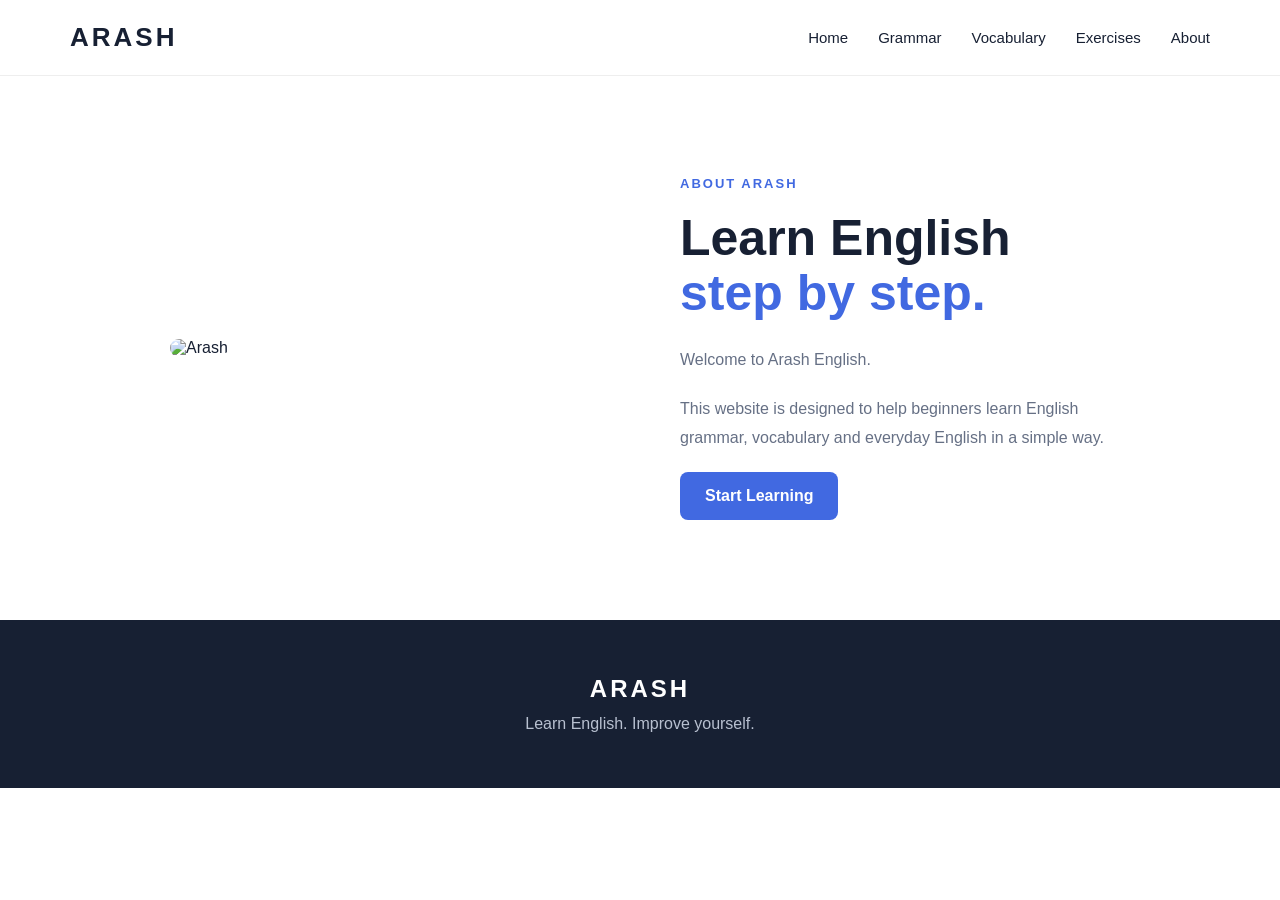
==== about.html @ e454b67d "Add files via upload" ====
<!DOCTYPE html>
<html lang="en">

<head>

    <meta charset="UTF-8">

    <meta name="viewport"
          content="width=device-width, initial-scale=1.0">

    <title>About | Arash English</title>

    <link rel="stylesheet" href="style.css">

</head>

<body>

<header>

    <nav class="navbar">

        <a href="index.html" class="logo">
            ARASH
        </a>

        <div class="nav-links">

            <a href="index.html">Home</a>

            <a href="grammar.html">Grammar</a>

            <a href="vocabulary.html">Vocabulary</a>

            <a href="exercises.html">Exercises</a>

            <a href="about.html">About</a>

        </div>

    </nav>

</header>


<main class="about">

    <div class="about-image">

        <img src="images/arash.jpg"
             alt="Arash">

    </div>


    <div class="about-text">

        <p class="eyebrow">
            ABOUT ARASH
        </p>

        <h1>
            Learn English
            <span>step by step.</span>
        </h1>

        <p>
            Welcome to Arash English.
        </p>

        <p>
            This website is designed to help beginners
            learn English grammar, vocabulary and
            everyday English in a simple way.
        </p>

        <a href="grammar.html" class="button">
            Start Learning
        </a>

    </div>

</main>


<footer>

    <h2>ARASH</h2>

    <p>Learn English. Improve yourself.</p>

</footer>

</body>

</html>
---- style.css ----
* {
    margin: 0;
    padding: 0;
    box-sizing: border-box;
}

body {
    font-family: Arial, sans-serif;
    color: #172033;
    background: #ffffff;
}


/* NAVIGATION */

header {
    border-bottom: 1px solid #eeeeee;
}

.navbar {
    max-width: 1200px;
    margin: auto;
    padding: 22px 30px;

    display: flex;
    align-items: center;
    justify-content: space-between;
}

.logo {
    font-size: 26px;
    font-weight: bold;
    letter-spacing: 3px;
    color: #172033;
    text-decoration: none;
}

.nav-links {
    display: flex;
    gap: 30px;
}

.nav-links a {
    color: #172033;
    text-decoration: none;
    font-size: 15px;
}

.nav-links a:hover {
    color: #4169e1;
}


/* HERO */

.hero {
    max-width: 1200px;
    margin: auto;

    min-height: 650px;

    padding: 80px 30px;

    display: flex;
    align-items: center;
    justify-content: space-between;

    gap: 60px;
}

.hero-content {
    max-width: 650px;
}

.eyebrow {
    color: #4169e1;
    font-size: 13px;
    font-weight: bold;
    letter-spacing: 2px;
    margin-bottom: 20px;
}

.hero h1 {
    font-size: 64px;
    line-height: 1.1;
    margin-bottom: 25px;
}

.hero h1 span {
    display: block;
    color: #4169e1;
}

.hero-description {
    color: #667085;
    font-size: 19px;
    line-height: 1.7;
    max-width: 580px;
    margin-bottom: 35px;
}

.hero-buttons {
    display: flex;
    gap: 15px;
}

.button {
    display: inline-block;

    padding: 15px 25px;

    background: #4169e1;
    color: white;

    text-decoration: none;

    border-radius: 8px;

    font-weight: bold;
}

.button:hover {
    background: #3154c7;
}

.button.secondary {
    background: #eef2ff;
    color: #4169e1;
}

.hero-photo img {
    width: 380px;
    height: 420px;

    object-fit: cover;

    border-radius: 30px;
}


/* LEARNING */

.learning {
    background: #f7f9fc;
    padding: 90px 30px;

    text-align: center;
}

.center {
    text-align: center;
}

.learning h2 {
    font-size: 42px;
    margin-bottom: 15px;
}

.section-description {
    color: #667085;
    margin-bottom: 50px;
}

.feature-grid {
    max-width: 1100px;
    margin: auto;

    display: grid;
    grid-template-columns: repeat(3, 1fr);

    gap: 25px;
}

.feature-card {
    background: white;

    padding: 35px;

    border-radius: 18px;

    text-align: left;

    text-decoration: none;

    color: #172033;

    box-shadow: 0 8px 30px rgba(0,0,0,0.05);

    transition: transform 0.2s;
}

.feature-card:hover {
    transform: translateY(-5px);
}

.icon {
    font-size: 35px;
    margin-bottom: 20px;
}

.feature-card h3 {
    font-size: 23px;
    margin-bottom: 15px;
}

.feature-card p {
    color: #667085;
    line-height: 1.6;
    margin-bottom: 25px;
}

.feature-card span {
    color: #4169e1;
    font-weight: bold;
}


/* GRAMMAR PREVIEW */

.grammar-preview {
    max-width: 1100px;
    margin: auto;

    padding: 100px 30px;

    display: grid;

    grid-template-columns: 1fr 1fr;

    gap: 80px;

    align-items: center;
}

.grammar-preview h2 {
    font-size: 42px;
    margin-bottom: 20px;
}

.grammar-preview p {
    color: #667085;
    line-height: 1.7;
    margin-bottom: 30px;
}

.grammar-list {
    border-top: 1px solid #ddd;
}

.grammar-list a {
    display: flex;

    align-items: center;

    gap: 20px;

    padding: 22px 5px;

    border-bottom: 1px solid #ddd;

    color: #172033;

    text-decoration: none;

    font-size: 18px;
}

.grammar-list strong {
    color: #4169e1;
}

.grammar-list span {
    margin-left: auto;
}


/* GENERAL PAGES */

.page {
    max-width: 1100px;

    margin: auto;

    padding: 80px 30px;
}

.page h1 {
    font-size: 52px;
    margin-bottom: 20px;
}

.page-intro {
    color: #667085;

    font-size: 18px;

    line-height: 1.7;

    max-width: 650px;

    margin-bottom: 50px;
}


/* LESSON GRID */

.lesson-grid {
    display: grid;

    grid-template-columns: repeat(3, 1fr);

    gap: 25px;
}

.lesson-card {
    padding: 30px;

    border: 1px solid #eeeeee;

    border-radius: 15px;

    text-decoration: none;

    color: #172033;

    transition: 0.2s;
}

.lesson-card:hover {
    border-color: #4169e1;

    transform: translateY(-4px);
}

.lesson-card > span {
    color: #4169e1;

    font-weight: bold;
}

.lesson-card h2 {
    margin: 20px 0 12px;
}

.lesson-card p {
    color: #667085;

    line-height: 1.6;

    margin-bottom: 25px;
}

.lesson-card strong {
    color: #4169e1;
}


/* LESSON */

.lesson {
    max-width: 900px;

    margin: auto;

    padding: 70px 30px;
}

.lesson h1 {
    font-size: 52px;

    margin-bottom: 20px;
}

.lesson-box {
    background: #f7f9fc;

    padding: 35px;

    border-radius: 15px;

    margin-bottom: 25px;
}

.lesson-box h2 {
    margin-bottom: 15px;
}

.lesson-box p {
    color: #4b5563;

    line-height: 1.7;
}

.examples {
    display: flex;

    flex-direction: column;

    gap: 10px;

    margin-top: 15px;
}


/* TABLE */

table {
    width: 100%;

    border-collapse: collapse;

    margin-top: 25px;

    background: white;
}

th,
td {
    padding: 15px;

    text-align: left;

    border-bottom: 1px solid #eeeeee;
}

th {
    background: #4169e1;

    color: white;
}


/* PRACTICE */

.practice button,
.exercise button {
    border: none;

    background: #eef2ff;

    color: #4169e1;

    padding: 12px 20px;

    border-radius: 7px;

    margin: 15px 5px 5px 0;

    cursor: pointer;

    font-weight: bold;
}

.practice button:hover,
.exercise button:hover {
    background: #4169e1;

    color: white;
}

#result,
[id^="answer"] {
    margin-top: 20px;

    font-weight: bold;

    color: #4169e1 !important;
}


/* VOCABULARY */

.word-grid {
    display: grid;

    grid-template-columns: repeat(3, 1fr);

    gap: 25px;
}

.word-card {
    padding: 30px;

    background: #f7f9fc;

    border-radius: 15px;
}

.word-card h2 {
    margin-bottom: 15px;
}

.word-card p {
    color: #667085;

    line-height: 1.6;

    margin-bottom: 20px;
}


/* EXERCISES */

.exercise {
    background: #f7f9fc;

    padding: 35px;

    border-radius: 15px;

    margin-bottom: 25px;
}

.exercise h2 {
    margin-bottom: 20px;
}

.exercise p {
    font-size: 18px;

    margin-bottom: 15px;
}


/* ABOUT */

.about {
    max-width: 1000px;

    margin: auto;

    padding: 100px 30px;

    display: grid;

    grid-template-columns: 1fr 1fr;

    gap: 80px;

    align-items: center;
}

.about-image img {
    width: 100%;

    max-width: 400px;

    height: 450px;

    object-fit: cover;

    border-radius: 25px;
}

.about-text h1 {
    font-size: 50px;

    line-height: 1.1;

    margin-bottom: 25px;
}

.about-text h1 span {
    color: #4169e1;
}

.about-text p:not(.eyebrow) {
    color: #667085;

    line-height: 1.8;

    margin-bottom: 20px;
}


/* FOOTER */

footer {
    background: #172033;

    color: white;

    text-align: center;

    padding: 55px 20px;
}

footer h2 {
    margin-bottom: 12px;

    letter-spacing: 3px;
}

footer p {
    color: #b8c0d0;
}

.footer-links {
    margin: 25px 0;

    display: flex;

    justify-content: center;

    gap: 25px;
}

.footer-links a {
    color: #b8c0d0;

    text-decoration: none;
}

.copyright {
    font-size: 13px;
}


/* MOBILE */

@media (max-width: 800px) {

    .nav-links {
        gap: 12px;
    }

    .nav-links a {
        font-size: 13px;
    }

    .hero {
        flex-direction: column;

        text-align: center;

        padding-top: 60px;
    }

    .hero h1 {
        font-size: 45px;
    }

    .hero-buttons {
        justify-content: center;
    }

    .feature-grid,
    .lesson-grid,
    .word-grid {
        grid-template-columns: 1fr;
    }

    .grammar-preview,
    .about {
        grid-template-columns: 1fr;

        gap: 40px;
    }

    .grammar-preview {
        padding: 70px 30px;
    }

    .about {
        text-align: center;
    }

    .about-image img {
        margin: auto;
    }

}
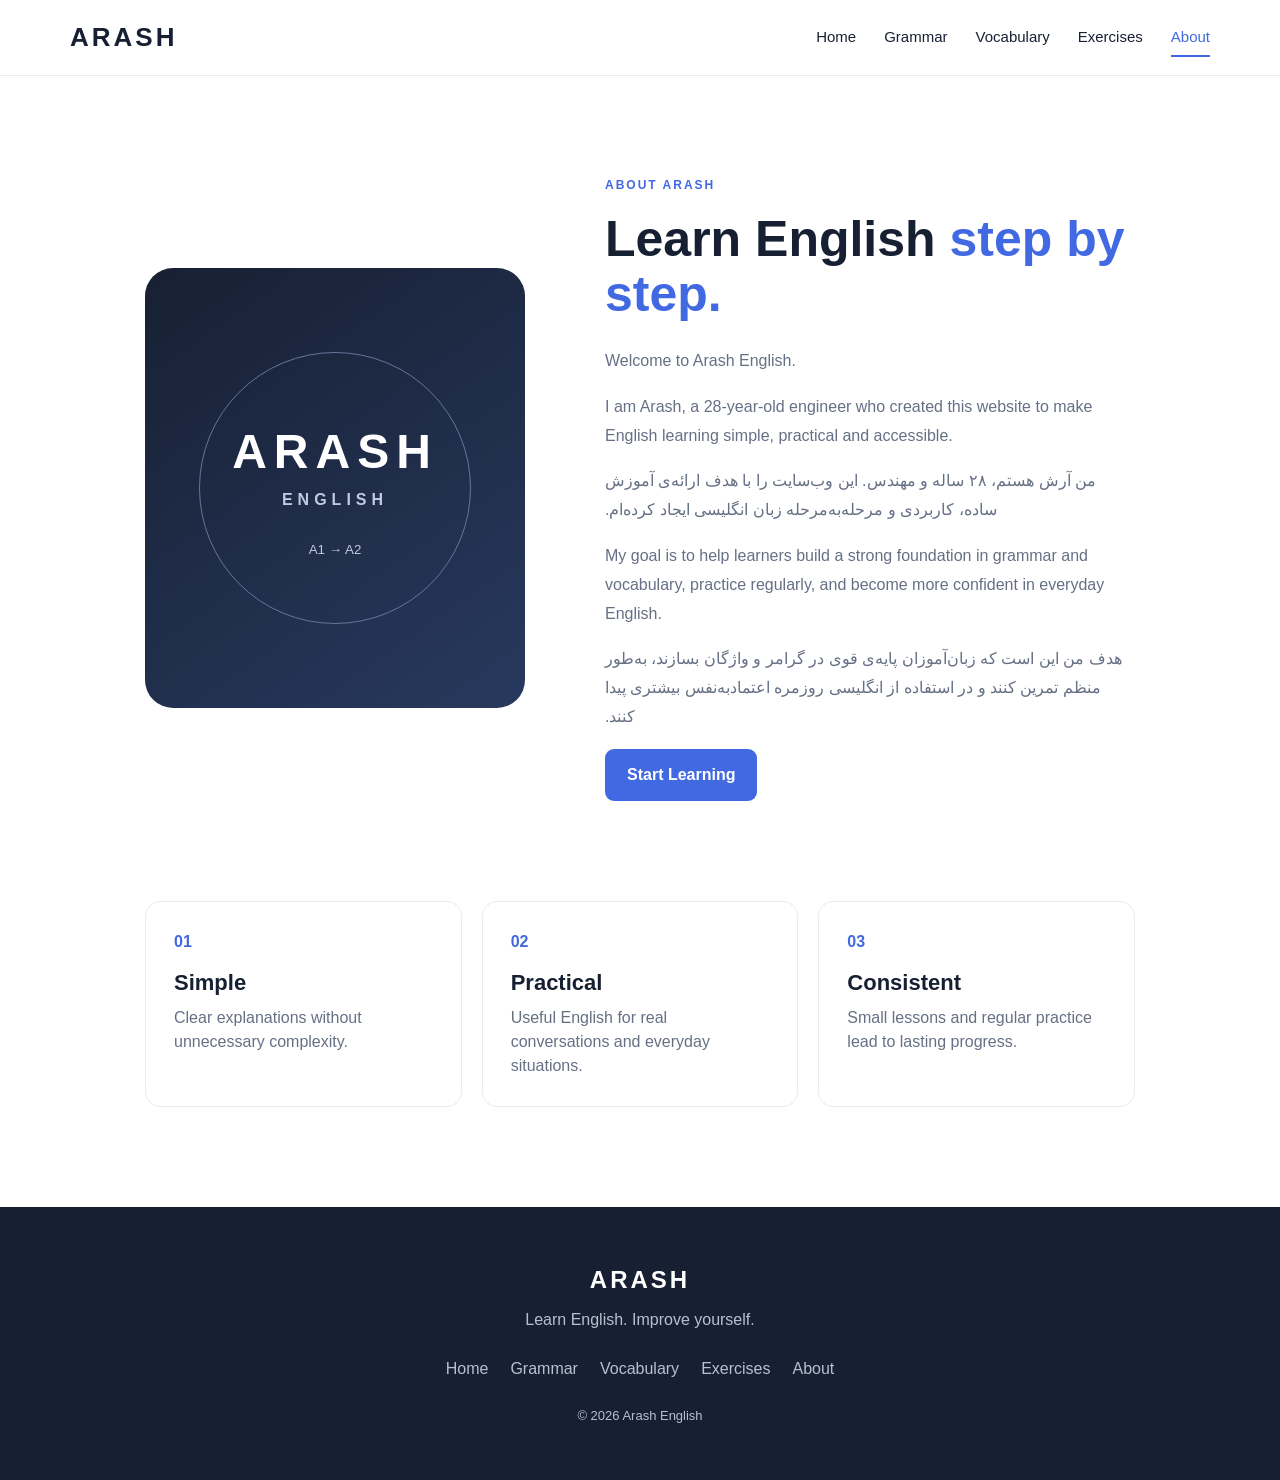
==== commit 13e6b066: "Add files via upload" ====
--- a/about.html
+++ b/about.html
@@ -1,96 +1,22 @@
-<!DOCTYPE html>
-<html lang="en">
-
-<head>
-
-    <meta charset="UTF-8">
-
-    <meta name="viewport"
-          content="width=device-width, initial-scale=1.0">
-
-    <title>About | Arash English</title>
-
-    <link rel="stylesheet" href="style.css">
-
-</head>
-
-<body>
-
-<header>
-
-    <nav class="navbar">
-
-        <a href="index.html" class="logo">
-            ARASH
-        </a>
-
-        <div class="nav-links">
-
-            <a href="index.html">Home</a>
-
-            <a href="grammar.html">Grammar</a>
-
-            <a href="vocabulary.html">Vocabulary</a>
-
-            <a href="exercises.html">Exercises</a>
-
-            <a href="about.html">About</a>
-
-        </div>
-
-    </nav>
-
-</header>
-
-
-<main class="about">
-
-    <div class="about-image">
-
-        <img src="images/arash.jpg"
-             alt="Arash">
-
-    </div>
-
-
-    <div class="about-text">
-
-        <p class="eyebrow">
-            ABOUT ARASH
-        </p>
-
-        <h1>
-            Learn English
-            <span>step by step.</span>
-        </h1>
-
-        <p>
-            Welcome to Arash English.
-        </p>
-
-        <p>
-            This website is designed to help beginners
-            learn English grammar, vocabulary and
-            everyday English in a simple way.
-        </p>
-
-        <a href="grammar.html" class="button">
-            Start Learning
-        </a>
-
-    </div>
-
-</main>
-
-
-<footer>
-
-    <h2>ARASH</h2>
-
-    <p>Learn English. Improve yourself.</p>
-
-</footer>
-
-</body>
-
-</html>+<!DOCTYPE html>
+<html lang="en">
+<head><meta charset="UTF-8"><meta name="viewport" content="width=device-width, initial-scale=1.0"><meta name="description" content="About Arash English and its creator."><title>About | Arash English</title><link rel="stylesheet" href="style.css"></head>
+<body>
+<header><nav class="navbar"><a href="index.html" class="logo">ARASH</a><button class="menu-toggle" aria-label="Open menu" aria-expanded="false">☰</button><div class="nav-links"><a href="index.html">Home</a><a href="grammar.html">Grammar</a><a href="vocabulary.html">Vocabulary</a><a href="exercises.html">Exercises</a><a class="active" href="about.html">About</a></div></nav></header>
+<main class="about">
+<div class="about-visual"><span>ARASH</span><b>ENGLISH</b><small>A1 → A2</small></div>
+<div class="about-text">
+<p class="eyebrow">ABOUT ARASH</p><h1>Learn English <span>step by step.</span></h1>
+<p>Welcome to Arash English.</p>
+<p>I am Arash, a 28-year-old engineer who created this website to make English learning simple, practical and accessible.</p>
+<p class="persian">من آرش هستم، ۲۸ ساله و مهندس. این وب‌سایت را با هدف ارائه‌ی آموزش ساده، کاربردی و مرحله‌به‌مرحله زبان انگلیسی ایجاد کرده‌ام.</p>
+<p>My goal is to help learners build a strong foundation in grammar and vocabulary, practice regularly, and become more confident in everyday English.</p>
+<p class="persian">هدف من این است که زبان‌آموزان پایه‌ی قوی در گرامر و واژگان بسازند، به‌طور منظم تمرین کنند و در استفاده از انگلیسی روزمره اعتمادبه‌نفس بیشتری پیدا کنند.</p>
+<a href="grammar.html" class="button">Start Learning</a>
+</div>
+</main>
+<section class="about-values"><div><span>01</span><h3>Simple</h3><p>Clear explanations without unnecessary complexity.</p></div><div><span>02</span><h3>Practical</h3><p>Useful English for real conversations and everyday situations.</p></div><div><span>03</span><h3>Consistent</h3><p>Small lessons and regular practice lead to lasting progress.</p></div></section>
+<footer><h2>ARASH</h2><p>Learn English. Improve yourself.</p><div class="footer-links"><a href="index.html">Home</a><a href="grammar.html">Grammar</a><a href="vocabulary.html">Vocabulary</a><a href="exercises.html">Exercises</a><a href="about.html">About</a></div><p class="copyright">© 2026 Arash English</p></footer>
+<script src="script.js"></script>
+</body>
+</html>
--- a/style.css
+++ b/style.css
@@ -1,672 +1,37 @@
-* {
-    margin: 0;
-    padding: 0;
-    box-sizing: border-box;
-}
-
-body {
-    font-family: Arial, sans-serif;
-    color: #172033;
-    background: #ffffff;
-}
-
-
-/* NAVIGATION */
-
-header {
-    border-bottom: 1px solid #eeeeee;
-}
-
-.navbar {
-    max-width: 1200px;
-    margin: auto;
-    padding: 22px 30px;
-
-    display: flex;
-    align-items: center;
-    justify-content: space-between;
-}
-
-.logo {
-    font-size: 26px;
-    font-weight: bold;
-    letter-spacing: 3px;
-    color: #172033;
-    text-decoration: none;
-}
-
-.nav-links {
-    display: flex;
-    gap: 30px;
-}
-
-.nav-links a {
-    color: #172033;
-    text-decoration: none;
-    font-size: 15px;
-}
-
-.nav-links a:hover {
-    color: #4169e1;
-}
-
-
-/* HERO */
-
-.hero {
-    max-width: 1200px;
-    margin: auto;
-
-    min-height: 650px;
-
-    padding: 80px 30px;
-
-    display: flex;
-    align-items: center;
-    justify-content: space-between;
-
-    gap: 60px;
-}
-
-.hero-content {
-    max-width: 650px;
-}
-
-.eyebrow {
-    color: #4169e1;
-    font-size: 13px;
-    font-weight: bold;
-    letter-spacing: 2px;
-    margin-bottom: 20px;
-}
-
-.hero h1 {
-    font-size: 64px;
-    line-height: 1.1;
-    margin-bottom: 25px;
-}
-
-.hero h1 span {
-    display: block;
-    color: #4169e1;
-}
-
-.hero-description {
-    color: #667085;
-    font-size: 19px;
-    line-height: 1.7;
-    max-width: 580px;
-    margin-bottom: 35px;
-}
-
-.hero-buttons {
-    display: flex;
-    gap: 15px;
-}
-
-.button {
-    display: inline-block;
-
-    padding: 15px 25px;
-
-    background: #4169e1;
-    color: white;
-
-    text-decoration: none;
-
-    border-radius: 8px;
-
-    font-weight: bold;
-}
-
-.button:hover {
-    background: #3154c7;
-}
-
-.button.secondary {
-    background: #eef2ff;
-    color: #4169e1;
-}
-
-.hero-photo img {
-    width: 380px;
-    height: 420px;
-
-    object-fit: cover;
-
-    border-radius: 30px;
-}
-
-
-/* LEARNING */
-
-.learning {
-    background: #f7f9fc;
-    padding: 90px 30px;
-
-    text-align: center;
-}
-
-.center {
-    text-align: center;
-}
-
-.learning h2 {
-    font-size: 42px;
-    margin-bottom: 15px;
-}
-
-.section-description {
-    color: #667085;
-    margin-bottom: 50px;
-}
-
-.feature-grid {
-    max-width: 1100px;
-    margin: auto;
-
-    display: grid;
-    grid-template-columns: repeat(3, 1fr);
-
-    gap: 25px;
-}
-
-.feature-card {
-    background: white;
-
-    padding: 35px;
-
-    border-radius: 18px;
-
-    text-align: left;
-
-    text-decoration: none;
-
-    color: #172033;
-
-    box-shadow: 0 8px 30px rgba(0,0,0,0.05);
-
-    transition: transform 0.2s;
-}
-
-.feature-card:hover {
-    transform: translateY(-5px);
-}
-
-.icon {
-    font-size: 35px;
-    margin-bottom: 20px;
-}
-
-.feature-card h3 {
-    font-size: 23px;
-    margin-bottom: 15px;
-}
-
-.feature-card p {
-    color: #667085;
-    line-height: 1.6;
-    margin-bottom: 25px;
-}
-
-.feature-card span {
-    color: #4169e1;
-    font-weight: bold;
-}
-
-
-/* GRAMMAR PREVIEW */
-
-.grammar-preview {
-    max-width: 1100px;
-    margin: auto;
-
-    padding: 100px 30px;
-
-    display: grid;
-
-    grid-template-columns: 1fr 1fr;
-
-    gap: 80px;
-
-    align-items: center;
-}
-
-.grammar-preview h2 {
-    font-size: 42px;
-    margin-bottom: 20px;
-}
-
-.grammar-preview p {
-    color: #667085;
-    line-height: 1.7;
-    margin-bottom: 30px;
-}
-
-.grammar-list {
-    border-top: 1px solid #ddd;
-}
-
-.grammar-list a {
-    display: flex;
-
-    align-items: center;
-
-    gap: 20px;
-
-    padding: 22px 5px;
-
-    border-bottom: 1px solid #ddd;
-
-    color: #172033;
-
-    text-decoration: none;
-
-    font-size: 18px;
-}
-
-.grammar-list strong {
-    color: #4169e1;
-}
-
-.grammar-list span {
-    margin-left: auto;
-}
-
-
-/* GENERAL PAGES */
-
-.page {
-    max-width: 1100px;
-
-    margin: auto;
-
-    padding: 80px 30px;
-}
-
-.page h1 {
-    font-size: 52px;
-    margin-bottom: 20px;
-}
-
-.page-intro {
-    color: #667085;
-
-    font-size: 18px;
-
-    line-height: 1.7;
-
-    max-width: 650px;
-
-    margin-bottom: 50px;
-}
-
-
-/* LESSON GRID */
-
-.lesson-grid {
-    display: grid;
-
-    grid-template-columns: repeat(3, 1fr);
-
-    gap: 25px;
-}
-
-.lesson-card {
-    padding: 30px;
-
-    border: 1px solid #eeeeee;
-
-    border-radius: 15px;
-
-    text-decoration: none;
-
-    color: #172033;
-
-    transition: 0.2s;
-}
-
-.lesson-card:hover {
-    border-color: #4169e1;
-
-    transform: translateY(-4px);
-}
-
-.lesson-card > span {
-    color: #4169e1;
-
-    font-weight: bold;
-}
-
-.lesson-card h2 {
-    margin: 20px 0 12px;
-}
-
-.lesson-card p {
-    color: #667085;
-
-    line-height: 1.6;
-
-    margin-bottom: 25px;
-}
-
-.lesson-card strong {
-    color: #4169e1;
-}
-
-
-/* LESSON */
-
-.lesson {
-    max-width: 900px;
-
-    margin: auto;
-
-    padding: 70px 30px;
-}
-
-.lesson h1 {
-    font-size: 52px;
-
-    margin-bottom: 20px;
-}
-
-.lesson-box {
-    background: #f7f9fc;
-
-    padding: 35px;
-
-    border-radius: 15px;
-
-    margin-bottom: 25px;
-}
-
-.lesson-box h2 {
-    margin-bottom: 15px;
-}
-
-.lesson-box p {
-    color: #4b5563;
-
-    line-height: 1.7;
-}
-
-.examples {
-    display: flex;
-
-    flex-direction: column;
-
-    gap: 10px;
-
-    margin-top: 15px;
-}
-
-
-/* TABLE */
-
-table {
-    width: 100%;
-
-    border-collapse: collapse;
-
-    margin-top: 25px;
-
-    background: white;
-}
-
-th,
-td {
-    padding: 15px;
-
-    text-align: left;
-
-    border-bottom: 1px solid #eeeeee;
-}
-
-th {
-    background: #4169e1;
-
-    color: white;
-}
-
-
-/* PRACTICE */
-
-.practice button,
-.exercise button {
-    border: none;
-
-    background: #eef2ff;
-
-    color: #4169e1;
-
-    padding: 12px 20px;
-
-    border-radius: 7px;
-
-    margin: 15px 5px 5px 0;
-
-    cursor: pointer;
-
-    font-weight: bold;
-}
-
-.practice button:hover,
-.exercise button:hover {
-    background: #4169e1;
-
-    color: white;
-}
-
-#result,
-[id^="answer"] {
-    margin-top: 20px;
-
-    font-weight: bold;
-
-    color: #4169e1 !important;
-}
-
-
-/* VOCABULARY */
-
-.word-grid {
-    display: grid;
-
-    grid-template-columns: repeat(3, 1fr);
-
-    gap: 25px;
-}
-
-.word-card {
-    padding: 30px;
-
-    background: #f7f9fc;
-
-    border-radius: 15px;
-}
-
-.word-card h2 {
-    margin-bottom: 15px;
-}
-
-.word-card p {
-    color: #667085;
-
-    line-height: 1.6;
-
-    margin-bottom: 20px;
-}
-
-
-/* EXERCISES */
-
-.exercise {
-    background: #f7f9fc;
-
-    padding: 35px;
-
-    border-radius: 15px;
-
-    margin-bottom: 25px;
-}
-
-.exercise h2 {
-    margin-bottom: 20px;
-}
-
-.exercise p {
-    font-size: 18px;
-
-    margin-bottom: 15px;
-}
-
-
-/* ABOUT */
-
-.about {
-    max-width: 1000px;
-
-    margin: auto;
-
-    padding: 100px 30px;
-
-    display: grid;
-
-    grid-template-columns: 1fr 1fr;
-
-    gap: 80px;
-
-    align-items: center;
-}
-
-.about-image img {
-    width: 100%;
-
-    max-width: 400px;
-
-    height: 450px;
-
-    object-fit: cover;
-
-    border-radius: 25px;
-}
-
-.about-text h1 {
-    font-size: 50px;
-
-    line-height: 1.1;
-
-    margin-bottom: 25px;
-}
-
-.about-text h1 span {
-    color: #4169e1;
-}
-
-.about-text p:not(.eyebrow) {
-    color: #667085;
-
-    line-height: 1.8;
-
-    margin-bottom: 20px;
-}
-
-
-/* FOOTER */
-
-footer {
-    background: #172033;
-
-    color: white;
-
-    text-align: center;
-
-    padding: 55px 20px;
-}
-
-footer h2 {
-    margin-bottom: 12px;
-
-    letter-spacing: 3px;
-}
-
-footer p {
-    color: #b8c0d0;
-}
-
-.footer-links {
-    margin: 25px 0;
-
-    display: flex;
-
-    justify-content: center;
-
-    gap: 25px;
-}
-
-.footer-links a {
-    color: #b8c0d0;
-
-    text-decoration: none;
-}
-
-.copyright {
-    font-size: 13px;
-}
-
-
-/* MOBILE */
-
-@media (max-width: 800px) {
-
-    .nav-links {
-        gap: 12px;
-    }
-
-    .nav-links a {
-        font-size: 13px;
-    }
-
-    .hero {
-        flex-direction: column;
-
-        text-align: center;
-
-        padding-top: 60px;
-    }
-
-    .hero h1 {
-        font-size: 45px;
-    }
-
-    .hero-buttons {
-        justify-content: center;
-    }
-
-    .feature-grid,
-    .lesson-grid,
-    .word-grid {
-        grid-template-columns: 1fr;
-    }
-
-    .grammar-preview,
-    .about {
-        grid-template-columns: 1fr;
-
-        gap: 40px;
-    }
-
-    .grammar-preview {
-        padding: 70px 30px;
-    }
-
-    .about {
-        text-align: center;
-    }
-
-    .about-image img {
-        margin: auto;
-    }
-
-}+*{margin:0;padding:0;box-sizing:border-box}
+:root{--navy:#172033;--blue:#4169e1;--muted:#667085;--soft:#f7f9fc;--line:#e8ebf0;--pale:#eef2ff;--success:#17804f;--danger:#c53b3b}
+html{scroll-behavior:smooth}
+body{font-family:Arial,sans-serif;color:var(--navy);background:#fff;line-height:1.5}
+button,input{font:inherit}
+header{border-bottom:1px solid var(--line);background:#fff;position:sticky;top:0;z-index:20}
+.navbar{max-width:1200px;margin:auto;padding:18px 30px;display:flex;align-items:center;justify-content:space-between}
+.logo{font-size:26px;font-weight:800;letter-spacing:3px;color:var(--navy);text-decoration:none}
+.nav-links{display:flex;gap:28px;align-items:center}
+.nav-links a{color:var(--navy);text-decoration:none;font-size:15px;padding:8px 0;position:relative}
+.nav-links a:after{content:"";position:absolute;left:0;right:100%;bottom:0;height:2px;background:var(--blue);transition:.2s}
+.nav-links a:hover:after,.nav-links a.active:after{right:0}
+.nav-links a:hover,.nav-links a.active{color:var(--blue)}
+.menu-toggle{display:none;border:0;background:none;font-size:25px;cursor:pointer;color:var(--navy)}
+.hero{max-width:1200px;margin:auto;min-height:650px;padding:80px 30px;display:flex;align-items:center;justify-content:space-between;gap:70px}
+.hero-content{max-width:680px}.eyebrow{color:var(--blue);font-size:12px;font-weight:800;letter-spacing:2px;margin-bottom:18px}
+.hero h1{font-size:64px;line-height:1.08;margin-bottom:24px;letter-spacing:-2px}.hero h1 span{display:block;color:var(--blue)}
+.hero-description{color:var(--muted);font-size:19px;line-height:1.75;max-width:610px;margin-bottom:28px}
+.hero-buttons{display:flex;gap:12px;flex-wrap:wrap}.button{display:inline-block;border:0;padding:14px 22px;background:var(--blue);color:white;text-decoration:none;border-radius:9px;font-weight:800;cursor:pointer;transition:.2s}
+.button:hover{background:#3154c7;transform:translateY(-2px)}.button.secondary{background:var(--pale);color:var(--blue)}
+.hero-note{margin-top:22px;color:var(--muted);font-size:14px}.hero-card{width:390px;height:430px;border-radius:32px;background:linear-gradient(145deg,#f7f9fc,#eef2ff);border:1px solid var(--line);padding:25px;display:flex;flex-direction:column;justify-content:space-between;box-shadow:0 25px 70px rgba(23,32,51,.08)}
+.hero-card-top,.hero-card-bottom{display:flex;justify-content:space-between;font-size:11px;letter-spacing:2px;font-weight:800;color:var(--muted)}.hero-orbit{flex:1;display:flex;align-items:center;justify-content:center;position:relative;min-height:260px}
+.hero-orbit:before,.hero-orbit:after{content:"";position:absolute;border:1px solid #cbd5ff;border-radius:50%}.hero-orbit:before{width:230px;height:230px}.hero-orbit:after{width:150px;height:150px}
+.hero-orbit span{position:absolute;background:#fff;border:1px solid var(--line);padding:13px 17px;border-radius:50px;font-weight:800;box-shadow:0 8px 25px rgba(23,32,51,.07)}.hero-orbit span:nth-child(1){top:35px}.hero-orbit span:nth-child(2){left:10px;bottom:50px}.hero-orbit span:nth-child(3){right:5px;bottom:70px}
+.learning{background:var(--soft);padding:90px 30px;text-align:center}.center{text-align:center}.learning h2,.roadmap h2,.cta h2{font-size:42px;margin-bottom:14px}.section-description{color:var(--muted);margin-bottom:45px}
+.feature-grid{max-width:1100px;margin:auto;display:grid;grid-template-columns:repeat(3,1fr);gap:22px}.feature-card{background:white;padding:32px;border-radius:18px;text-align:left;text-decoration:none;color:var(--navy);box-shadow:0 8px 30px rgba(0,0,0,.05);transition:.2s}.feature-card:hover{transform:translateY(-5px)}.icon{font-size:34px;margin-bottom:18px}.feature-card h3{font-size:23px;margin-bottom:12px}.feature-card p{color:var(--muted);line-height:1.65;margin-bottom:22px}.feature-card span,.lesson-card strong{color:var(--blue);font-weight:800}
+.roadmap{max-width:1100px;margin:auto;padding:100px 30px;display:grid;grid-template-columns:1fr 1fr;gap:80px;align-items:center}.roadmap>div>p:not(.eyebrow){color:var(--muted);line-height:1.7}.roadmap-steps{display:grid;gap:12px}.roadmap-steps div{display:flex;gap:18px;align-items:center;padding:20px;border:1px solid var(--line);border-radius:14px}.roadmap-steps b{color:var(--blue);font-size:13px}.roadmap-steps span{font-weight:800}.roadmap-steps small{color:var(--muted);font-weight:normal}.cta{margin:20px auto 100px;max-width:1100px;background:var(--navy);color:white;padding:65px 45px;border-radius:24px;text-align:center}.cta p:not(.eyebrow){color:#c5ccda;margin-bottom:25px}
+.page{max-width:1100px;margin:auto;padding:75px 30px}.page h1,.lesson h1{font-size:52px;line-height:1.1;margin-bottom:18px}.page-intro{color:var(--muted);font-size:18px;line-height:1.75;max-width:720px;margin-bottom:42px}.persian{direction:rtl;text-align:left;color:#596579}
+.level-tabs{display:flex;gap:10px;margin-bottom:40px}.level-tabs a{padding:11px 18px;border-radius:30px;background:var(--soft);color:var(--muted);text-decoration:none;font-weight:800}.level-tabs a.selected{background:var(--blue);color:#fff}
+.lesson-section{margin-bottom:65px}.section-heading{display:flex;justify-content:space-between;align-items:center;margin-bottom:22px}.section-heading h2{font-size:30px}.section-heading span{color:var(--muted);font-weight:800}.lesson-grid{display:grid;grid-template-columns:repeat(3,1fr);gap:20px}.lesson-card{padding:28px;border:1px solid var(--line);border-radius:15px;text-decoration:none;color:var(--navy);transition:.2s;min-height:225px;display:flex;flex-direction:column}.lesson-card:hover{border-color:var(--blue);transform:translateY(-4px)}.lesson-card>span{color:var(--blue);font-weight:800;font-size:12px}.lesson-card h2{margin:17px 0 10px;font-size:22px}.lesson-card p{color:var(--muted);line-height:1.6;margin-bottom:20px}.lesson-card strong{margin-top:auto}.lesson-card.coming{background:var(--soft);opacity:.82}.lesson-card.coming strong{color:#7b8494}.coming-banner{margin-top:25px;padding:35px;background:var(--pale);border-radius:18px;display:flex;justify-content:space-between;align-items:center;gap:25px}.coming-banner h2{margin-bottom:8px}.coming-banner p:not(.eyebrow){color:var(--muted);max-width:650px}
+.lesson{max-width:900px;margin:auto;padding:70px 30px}.lesson-box{background:var(--soft);padding:32px;border-radius:15px;margin-bottom:22px}.lesson-box h2{margin-bottom:13px}.lesson-box p{color:#4b5563;line-height:1.75;margin-bottom:8px}.examples{display:flex;flex-direction:column;gap:7px;margin-top:15px}.lesson table{width:100%;border-collapse:collapse;margin-top:20px;background:white}.lesson th,.lesson td{padding:13px;text-align:left;border-bottom:1px solid var(--line)}.lesson th{background:var(--blue);color:white}.practice button,.exercise button{border:1px solid #dbe2f4;background:var(--pale);color:var(--blue);padding:12px 18px;border-radius:7px;margin:15px 5px 5px 0;cursor:pointer;font-weight:800}.practice button:hover,.exercise button:hover{background:var(--blue);color:white}.correct{color:var(--success)!important;font-weight:800}.wrong{color:var(--danger)!important;font-weight:800}
+.vocab-tools{display:flex;justify-content:space-between;gap:20px;align-items:center;margin-bottom:28px;flex-wrap:wrap}.vocab-tools input{width:300px;padding:13px 16px;border:1px solid var(--line);border-radius:9px;outline:none}.vocab-tools input:focus{border-color:var(--blue)}.filter-buttons{display:flex;gap:8px;flex-wrap:wrap}.filter{border:0;background:var(--soft);padding:10px 13px;border-radius:20px;cursor:pointer;color:var(--muted);font-weight:700}.filter.active{background:var(--blue);color:white}.word-grid{display:grid;grid-template-columns:repeat(3,1fr);gap:20px}.word-card{padding:26px;background:var(--soft);border-radius:15px;position:relative}.word-card .level{display:inline-block;color:var(--blue);font-size:11px;font-weight:800;letter-spacing:1px;margin-bottom:10px}.word-card h2{font-size:23px;margin-bottom:7px}.word-card p{color:var(--muted);margin-bottom:13px}.word-card strong{display:block;margin-bottom:5px}.word-card small{color:#7a8495;display:block}.empty-state{text-align:center;color:var(--muted);padding:40px}
+.quiz-header{display:flex;justify-content:space-between;border-bottom:1px solid var(--line);padding-bottom:18px;margin-bottom:22px}.quiz-card{background:var(--soft);padding:35px;border-radius:18px}.quiz-card h2{margin:12px 0 24px}.options{display:grid;grid-template-columns:1fr 1fr;gap:12px}.option{padding:15px;text-align:left;border:1px solid var(--line);background:white;border-radius:10px;cursor:pointer;color:var(--navy)}.option:hover:not(:disabled){border-color:var(--blue)}.option:disabled{cursor:default}.correct-option{border-color:var(--success)!important;background:#eaf8f1!important}.wrong-option{border-color:var(--danger)!important;background:#fff0f0!important}.feedback{margin-top:20px;min-height:25px}.quiz-actions{display:flex;gap:10px;margin-top:20px}.final-score{text-align:center;background:var(--soft);padding:55px 25px;border-radius:20px}.final-score h2{font-size:65px;margin:10px}.final-score p{color:var(--muted);margin:8px}
+.about{max-width:1050px;margin:auto;padding:100px 30px;display:grid;grid-template-columns:380px 1fr;gap:80px;align-items:center}.about-visual{height:440px;border-radius:28px;background:linear-gradient(145deg,var(--navy),#28395e);color:white;display:flex;flex-direction:column;align-items:center;justify-content:center;position:relative;overflow:hidden}.about-visual:before{content:"";width:270px;height:270px;border:1px solid #65759a;border-radius:50%;position:absolute}.about-visual span{font-size:48px;letter-spacing:7px;font-weight:800;z-index:1}.about-visual b{letter-spacing:5px;color:#bfc9df;z-index:1}.about-visual small{margin-top:28px;color:#bfc9df;z-index:1}.about-text h1{font-size:50px;line-height:1.1;margin-bottom:25px}.about-text h1 span{color:var(--blue)}.about-text p:not(.eyebrow){color:var(--muted);line-height:1.8;margin-bottom:17px}.about-values{max-width:1050px;margin:0 auto 100px;padding:0 30px;display:grid;grid-template-columns:repeat(3,1fr);gap:20px}.about-values div{padding:28px;border:1px solid var(--line);border-radius:15px}.about-values span{color:var(--blue);font-weight:800}.about-values h3{font-size:22px;margin:12px 0 7px}.about-values p{color:var(--muted)}
+footer{background:var(--navy);color:white;text-align:center;padding:55px 20px}footer h2{margin-bottom:10px;letter-spacing:3px}footer p{color:#b8c0d0}.footer-links{margin:25px 0;display:flex;justify-content:center;gap:22px;flex-wrap:wrap}.footer-links a{color:#b8c0d0;text-decoration:none}.footer-links a:hover{color:white}.copyright{font-size:13px}
+@media(max-width:900px){.hero{flex-direction:column;text-align:center;padding-top:60px}.hero-card{width:min(390px,100%)}.feature-grid,.lesson-grid,.word-grid{grid-template-columns:1fr 1fr}.roadmap{grid-template-columns:1fr;gap:40px}.about{grid-template-columns:1fr;gap:40px}.about-visual{max-width:420px;margin:auto;width:100%}}
+@media(max-width:650px){header{position:relative}.navbar{padding:16px 20px}.menu-toggle{display:block}.nav-links{display:none;position:absolute;left:0;right:0;top:100%;background:white;border-bottom:1px solid var(--line);padding:15px 20px;flex-direction:column;align-items:flex-start;gap:8px}.nav-links.open{display:flex}.hero{padding:55px 20px;min-height:auto}.hero h1{font-size:44px;letter-spacing:-1px}.hero-description{font-size:17px}.hero-buttons{justify-content:center}.hero-card{height:350px}.learning,.page{padding:65px 20px}.learning h2,.roadmap h2,.cta h2{font-size:32px}.feature-grid,.lesson-grid,.word-grid,.options,.about-values{grid-template-columns:1fr}.page h1,.lesson h1,.about-text h1{font-size:40px}.roadmap{padding:70px 20px}.cta{margin:10px 20px 70px;padding:45px 25px}.coming-banner{flex-direction:column;align-items:flex-start}.lesson{padding:55px 20px}.lesson-box{padding:24px}.lesson table{font-size:13px;display:block;overflow-x:auto;white-space:nowrap}.about{padding:70px 20px}.about-visual{height:330px}.vocab-tools input{width:100%}}
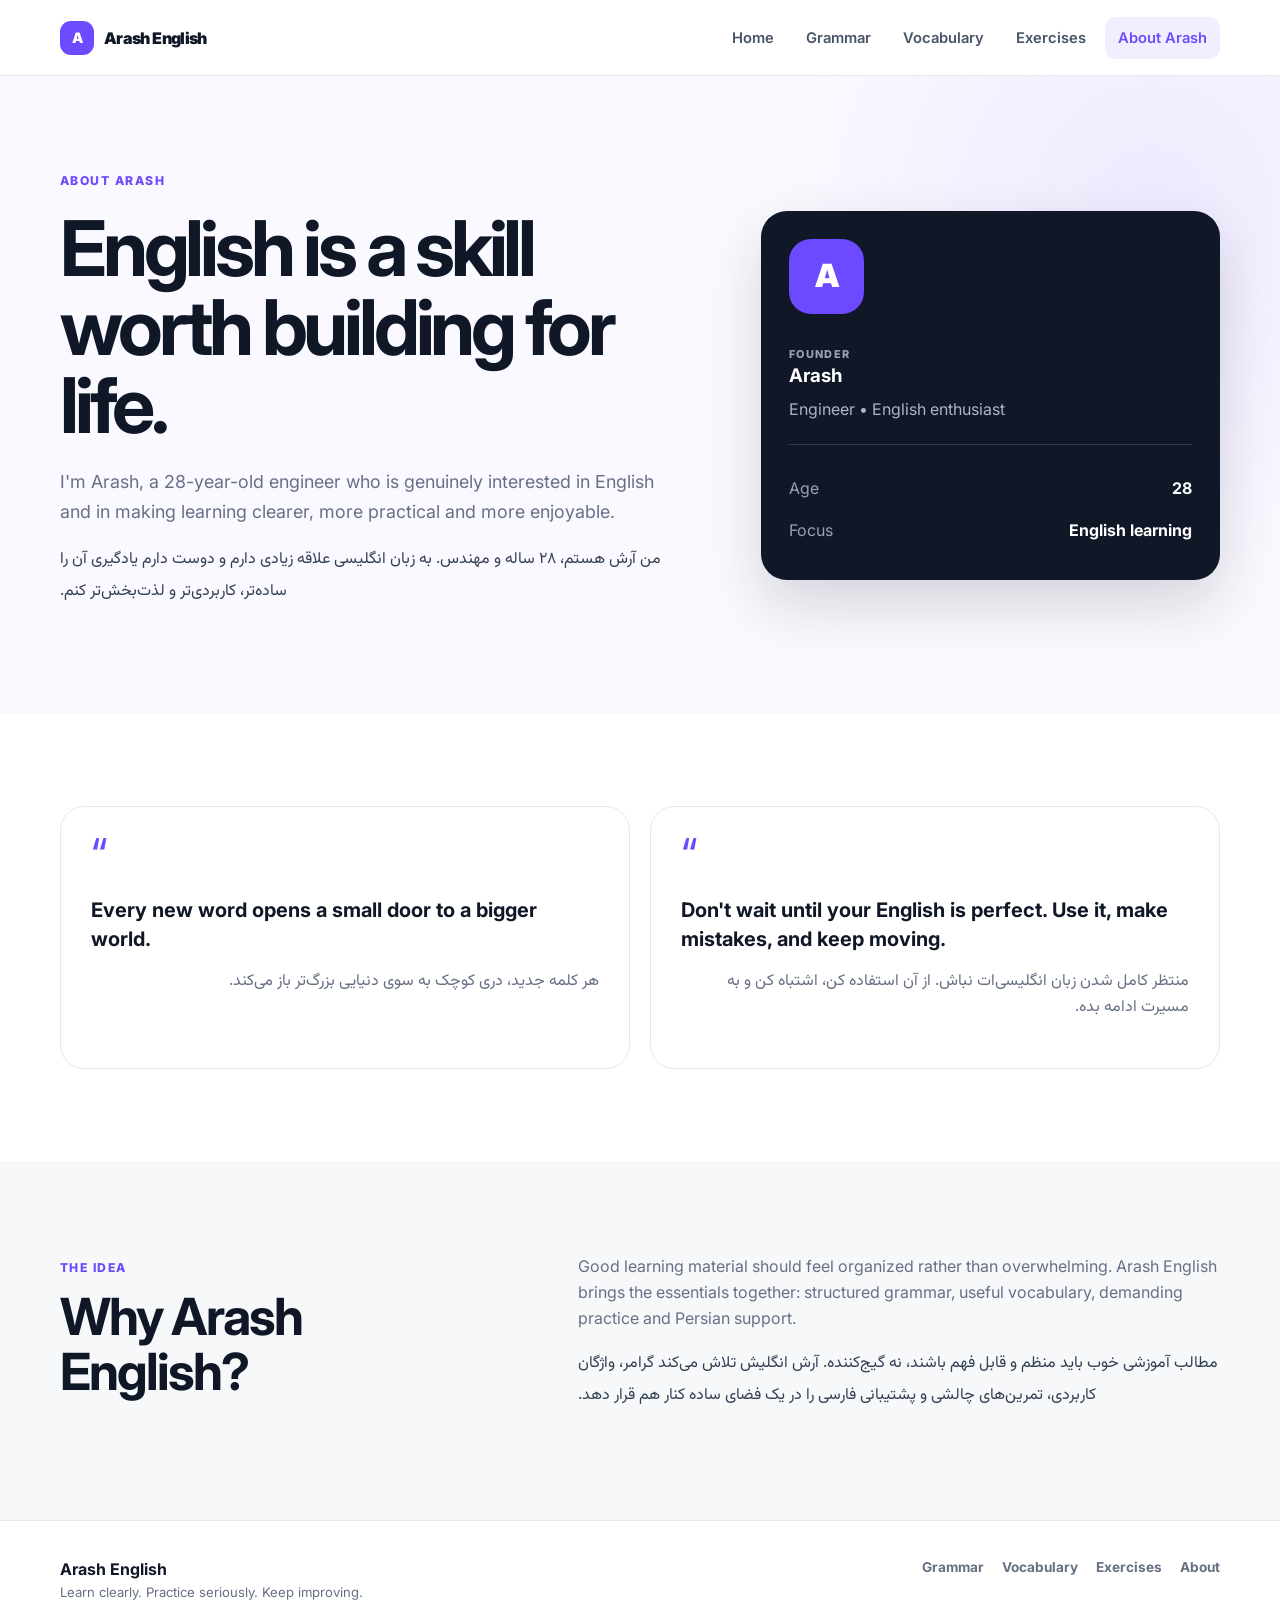
==== commit 52a4007b: "Upload files" ====
--- a/about.html
+++ b/about.html
@@ -1,22 +1,62 @@
 <!DOCTYPE html>
-<html lang="en">
-<head><meta charset="UTF-8"><meta name="viewport" content="width=device-width, initial-scale=1.0"><meta name="description" content="About Arash English and its creator."><title>About | Arash English</title><link rel="stylesheet" href="style.css"></head>
+<html lang="en" dir="ltr">
+<head>
+  <meta charset="UTF-8">
+  <meta name="viewport" content="width=device-width, initial-scale=1.0">
+  <meta name="description" content="About Arash and the idea behind Arash English.">
+  <title>About Arash | Arash English</title>
+  <link rel="preconnect" href="https://fonts.googleapis.com">
+  <link rel="preconnect" href="https://fonts.gstatic.com" crossorigin>
+  <link href="https://fonts.googleapis.com/css2?family=Inter:wght@400;500;600;700;800&family=Vazirmatn:wght@400;500;600;700;800&display=swap" rel="stylesheet">
+  <link rel="stylesheet" href="style.css">
+</head>
 <body>
-<header><nav class="navbar"><a href="index.html" class="logo">ARASH</a><button class="menu-toggle" aria-label="Open menu" aria-expanded="false">☰</button><div class="nav-links"><a href="index.html">Home</a><a href="grammar.html">Grammar</a><a href="vocabulary.html">Vocabulary</a><a href="exercises.html">Exercises</a><a class="active" href="about.html">About</a></div></nav></header>
-<main class="about">
-<div class="about-visual"><span>ARASH</span><b>ENGLISH</b><small>A1 → A2</small></div>
-<div class="about-text">
-<p class="eyebrow">ABOUT ARASH</p><h1>Learn English <span>step by step.</span></h1>
-<p>Welcome to Arash English.</p>
-<p>I am Arash, a 28-year-old engineer who created this website to make English learning simple, practical and accessible.</p>
-<p class="persian">من آرش هستم، ۲۸ ساله و مهندس. این وب‌سایت را با هدف ارائه‌ی آموزش ساده، کاربردی و مرحله‌به‌مرحله زبان انگلیسی ایجاد کرده‌ام.</p>
-<p>My goal is to help learners build a strong foundation in grammar and vocabulary, practice regularly, and become more confident in everyday English.</p>
-<p class="persian">هدف من این است که زبان‌آموزان پایه‌ی قوی در گرامر و واژگان بسازند، به‌طور منظم تمرین کنند و در استفاده از انگلیسی روزمره اعتمادبه‌نفس بیشتری پیدا کنند.</p>
-<a href="grammar.html" class="button">Start Learning</a>
-</div>
-</main>
-<section class="about-values"><div><span>01</span><h3>Simple</h3><p>Clear explanations without unnecessary complexity.</p></div><div><span>02</span><h3>Practical</h3><p>Useful English for real conversations and everyday situations.</p></div><div><span>03</span><h3>Consistent</h3><p>Small lessons and regular practice lead to lasting progress.</p></div></section>
-<footer><h2>ARASH</h2><p>Learn English. Improve yourself.</p><div class="footer-links"><a href="index.html">Home</a><a href="grammar.html">Grammar</a><a href="vocabulary.html">Vocabulary</a><a href="exercises.html">Exercises</a><a href="about.html">About</a></div><p class="copyright">© 2026 Arash English</p></footer>
-<script src="script.js"></script>
+  <div id="site-header"></div>
+  <main class="page-main">
+    <section class="about-hero">
+      <div class="container about-grid">
+        <div>
+          <span class="eyebrow">ABOUT ARASH</span>
+          <h1>English is a skill worth building for life.</h1>
+          <p class="lead">I'm Arash, a 28-year-old engineer who is genuinely interested in English and in making learning clearer, more practical and more enjoyable.</p>
+          <p class="persian">من آرش هستم، ۲۸ ساله و مهندس. به زبان انگلیسی علاقه زیادی دارم و دوست دارم یادگیری آن را ساده‌تر، کاربردی‌تر و لذت‌بخش‌تر کنم.</p>
+        </div>
+        <div class="profile-card">
+          <div class="profile-avatar">A</div>
+          <div><span class="mini-label">FOUNDER</span><h3>Arash</h3><p>Engineer • English enthusiast</p></div>
+          <div class="profile-line"></div>
+          <div class="profile-meta"><span>Age</span><b>28</b></div>
+          <div class="profile-meta"><span>Focus</span><b>English learning</b></div>
+        </div>
+      </div>
+    </section>
+
+    <section class="section">
+      <div class="container quote-grid">
+        <div class="quote-card">
+          <span class="quote-mark">“</span>
+          <blockquote>Every new word opens a small door to a bigger world.</blockquote>
+          <p>هر کلمه جدید، دری کوچک به سوی دنیایی بزرگ‌تر باز می‌کند.</p>
+        </div>
+        <div class="quote-card">
+          <span class="quote-mark">“</span>
+          <blockquote>Don't wait until your English is perfect. Use it, make mistakes, and keep moving.</blockquote>
+          <p>منتظر کامل شدن زبان انگلیسی‌ات نباش. از آن استفاده کن، اشتباه کن و به مسیرت ادامه بده.</p>
+        </div>
+      </div>
+    </section>
+
+    <section class="section soft-section">
+      <div class="container split-section">
+        <div><span class="eyebrow">THE IDEA</span><h2>Why Arash English?</h2></div>
+        <div>
+          <p>Good learning material should feel organized rather than overwhelming. Arash English brings the essentials together: structured grammar, useful vocabulary, demanding practice and Persian support.</p>
+          <p class="persian">مطالب آموزشی خوب باید منظم و قابل فهم باشند، نه گیج‌کننده. آرش انگلیش تلاش می‌کند گرامر، واژگان کاربردی، تمرین‌های چالشی و پشتیبانی فارسی را در یک فضای ساده کنار هم قرار دهد.</p>
+        </div>
+      </div>
+    </section>
+  </main>
+  <div id="site-footer"></div>
+  <script src="script.js"></script>
 </body>
 </html>
--- a/style.css
+++ b/style.css
@@ -1,37 +1,124 @@
-*{margin:0;padding:0;box-sizing:border-box}
-:root{--navy:#172033;--blue:#4169e1;--muted:#667085;--soft:#f7f9fc;--line:#e8ebf0;--pale:#eef2ff;--success:#17804f;--danger:#c53b3b}
+/* ARASH ENGLISH — professional responsive design */
+:root{
+  --ink:#101828; --muted:#667085; --line:#e6e8ec; --surface:#f7f8fa; --white:#fff;
+  --primary:#6d4aff; --primary-dark:#5031d8; --accent:#11b981; --dark:#101828;
+  --shadow:0 18px 50px rgba(16,24,40,.08); --radius:22px; --radius-sm:14px;
+}
+*{box-sizing:border-box}
 html{scroll-behavior:smooth}
-body{font-family:Arial,sans-serif;color:var(--navy);background:#fff;line-height:1.5}
-button,input{font:inherit}
-header{border-bottom:1px solid var(--line);background:#fff;position:sticky;top:0;z-index:20}
-.navbar{max-width:1200px;margin:auto;padding:18px 30px;display:flex;align-items:center;justify-content:space-between}
-.logo{font-size:26px;font-weight:800;letter-spacing:3px;color:var(--navy);text-decoration:none}
-.nav-links{display:flex;gap:28px;align-items:center}
-.nav-links a{color:var(--navy);text-decoration:none;font-size:15px;padding:8px 0;position:relative}
-.nav-links a:after{content:"";position:absolute;left:0;right:100%;bottom:0;height:2px;background:var(--blue);transition:.2s}
-.nav-links a:hover:after,.nav-links a.active:after{right:0}
-.nav-links a:hover,.nav-links a.active{color:var(--blue)}
-.menu-toggle{display:none;border:0;background:none;font-size:25px;cursor:pointer;color:var(--navy)}
-.hero{max-width:1200px;margin:auto;min-height:650px;padding:80px 30px;display:flex;align-items:center;justify-content:space-between;gap:70px}
-.hero-content{max-width:680px}.eyebrow{color:var(--blue);font-size:12px;font-weight:800;letter-spacing:2px;margin-bottom:18px}
-.hero h1{font-size:64px;line-height:1.08;margin-bottom:24px;letter-spacing:-2px}.hero h1 span{display:block;color:var(--blue)}
-.hero-description{color:var(--muted);font-size:19px;line-height:1.75;max-width:610px;margin-bottom:28px}
-.hero-buttons{display:flex;gap:12px;flex-wrap:wrap}.button{display:inline-block;border:0;padding:14px 22px;background:var(--blue);color:white;text-decoration:none;border-radius:9px;font-weight:800;cursor:pointer;transition:.2s}
-.button:hover{background:#3154c7;transform:translateY(-2px)}.button.secondary{background:var(--pale);color:var(--blue)}
-.hero-note{margin-top:22px;color:var(--muted);font-size:14px}.hero-card{width:390px;height:430px;border-radius:32px;background:linear-gradient(145deg,#f7f9fc,#eef2ff);border:1px solid var(--line);padding:25px;display:flex;flex-direction:column;justify-content:space-between;box-shadow:0 25px 70px rgba(23,32,51,.08)}
-.hero-card-top,.hero-card-bottom{display:flex;justify-content:space-between;font-size:11px;letter-spacing:2px;font-weight:800;color:var(--muted)}.hero-orbit{flex:1;display:flex;align-items:center;justify-content:center;position:relative;min-height:260px}
-.hero-orbit:before,.hero-orbit:after{content:"";position:absolute;border:1px solid #cbd5ff;border-radius:50%}.hero-orbit:before{width:230px;height:230px}.hero-orbit:after{width:150px;height:150px}
-.hero-orbit span{position:absolute;background:#fff;border:1px solid var(--line);padding:13px 17px;border-radius:50px;font-weight:800;box-shadow:0 8px 25px rgba(23,32,51,.07)}.hero-orbit span:nth-child(1){top:35px}.hero-orbit span:nth-child(2){left:10px;bottom:50px}.hero-orbit span:nth-child(3){right:5px;bottom:70px}
-.learning{background:var(--soft);padding:90px 30px;text-align:center}.center{text-align:center}.learning h2,.roadmap h2,.cta h2{font-size:42px;margin-bottom:14px}.section-description{color:var(--muted);margin-bottom:45px}
-.feature-grid{max-width:1100px;margin:auto;display:grid;grid-template-columns:repeat(3,1fr);gap:22px}.feature-card{background:white;padding:32px;border-radius:18px;text-align:left;text-decoration:none;color:var(--navy);box-shadow:0 8px 30px rgba(0,0,0,.05);transition:.2s}.feature-card:hover{transform:translateY(-5px)}.icon{font-size:34px;margin-bottom:18px}.feature-card h3{font-size:23px;margin-bottom:12px}.feature-card p{color:var(--muted);line-height:1.65;margin-bottom:22px}.feature-card span,.lesson-card strong{color:var(--blue);font-weight:800}
-.roadmap{max-width:1100px;margin:auto;padding:100px 30px;display:grid;grid-template-columns:1fr 1fr;gap:80px;align-items:center}.roadmap>div>p:not(.eyebrow){color:var(--muted);line-height:1.7}.roadmap-steps{display:grid;gap:12px}.roadmap-steps div{display:flex;gap:18px;align-items:center;padding:20px;border:1px solid var(--line);border-radius:14px}.roadmap-steps b{color:var(--blue);font-size:13px}.roadmap-steps span{font-weight:800}.roadmap-steps small{color:var(--muted);font-weight:normal}.cta{margin:20px auto 100px;max-width:1100px;background:var(--navy);color:white;padding:65px 45px;border-radius:24px;text-align:center}.cta p:not(.eyebrow){color:#c5ccda;margin-bottom:25px}
-.page{max-width:1100px;margin:auto;padding:75px 30px}.page h1,.lesson h1{font-size:52px;line-height:1.1;margin-bottom:18px}.page-intro{color:var(--muted);font-size:18px;line-height:1.75;max-width:720px;margin-bottom:42px}.persian{direction:rtl;text-align:left;color:#596579}
-.level-tabs{display:flex;gap:10px;margin-bottom:40px}.level-tabs a{padding:11px 18px;border-radius:30px;background:var(--soft);color:var(--muted);text-decoration:none;font-weight:800}.level-tabs a.selected{background:var(--blue);color:#fff}
-.lesson-section{margin-bottom:65px}.section-heading{display:flex;justify-content:space-between;align-items:center;margin-bottom:22px}.section-heading h2{font-size:30px}.section-heading span{color:var(--muted);font-weight:800}.lesson-grid{display:grid;grid-template-columns:repeat(3,1fr);gap:20px}.lesson-card{padding:28px;border:1px solid var(--line);border-radius:15px;text-decoration:none;color:var(--navy);transition:.2s;min-height:225px;display:flex;flex-direction:column}.lesson-card:hover{border-color:var(--blue);transform:translateY(-4px)}.lesson-card>span{color:var(--blue);font-weight:800;font-size:12px}.lesson-card h2{margin:17px 0 10px;font-size:22px}.lesson-card p{color:var(--muted);line-height:1.6;margin-bottom:20px}.lesson-card strong{margin-top:auto}.lesson-card.coming{background:var(--soft);opacity:.82}.lesson-card.coming strong{color:#7b8494}.coming-banner{margin-top:25px;padding:35px;background:var(--pale);border-radius:18px;display:flex;justify-content:space-between;align-items:center;gap:25px}.coming-banner h2{margin-bottom:8px}.coming-banner p:not(.eyebrow){color:var(--muted);max-width:650px}
-.lesson{max-width:900px;margin:auto;padding:70px 30px}.lesson-box{background:var(--soft);padding:32px;border-radius:15px;margin-bottom:22px}.lesson-box h2{margin-bottom:13px}.lesson-box p{color:#4b5563;line-height:1.75;margin-bottom:8px}.examples{display:flex;flex-direction:column;gap:7px;margin-top:15px}.lesson table{width:100%;border-collapse:collapse;margin-top:20px;background:white}.lesson th,.lesson td{padding:13px;text-align:left;border-bottom:1px solid var(--line)}.lesson th{background:var(--blue);color:white}.practice button,.exercise button{border:1px solid #dbe2f4;background:var(--pale);color:var(--blue);padding:12px 18px;border-radius:7px;margin:15px 5px 5px 0;cursor:pointer;font-weight:800}.practice button:hover,.exercise button:hover{background:var(--blue);color:white}.correct{color:var(--success)!important;font-weight:800}.wrong{color:var(--danger)!important;font-weight:800}
-.vocab-tools{display:flex;justify-content:space-between;gap:20px;align-items:center;margin-bottom:28px;flex-wrap:wrap}.vocab-tools input{width:300px;padding:13px 16px;border:1px solid var(--line);border-radius:9px;outline:none}.vocab-tools input:focus{border-color:var(--blue)}.filter-buttons{display:flex;gap:8px;flex-wrap:wrap}.filter{border:0;background:var(--soft);padding:10px 13px;border-radius:20px;cursor:pointer;color:var(--muted);font-weight:700}.filter.active{background:var(--blue);color:white}.word-grid{display:grid;grid-template-columns:repeat(3,1fr);gap:20px}.word-card{padding:26px;background:var(--soft);border-radius:15px;position:relative}.word-card .level{display:inline-block;color:var(--blue);font-size:11px;font-weight:800;letter-spacing:1px;margin-bottom:10px}.word-card h2{font-size:23px;margin-bottom:7px}.word-card p{color:var(--muted);margin-bottom:13px}.word-card strong{display:block;margin-bottom:5px}.word-card small{color:#7a8495;display:block}.empty-state{text-align:center;color:var(--muted);padding:40px}
-.quiz-header{display:flex;justify-content:space-between;border-bottom:1px solid var(--line);padding-bottom:18px;margin-bottom:22px}.quiz-card{background:var(--soft);padding:35px;border-radius:18px}.quiz-card h2{margin:12px 0 24px}.options{display:grid;grid-template-columns:1fr 1fr;gap:12px}.option{padding:15px;text-align:left;border:1px solid var(--line);background:white;border-radius:10px;cursor:pointer;color:var(--navy)}.option:hover:not(:disabled){border-color:var(--blue)}.option:disabled{cursor:default}.correct-option{border-color:var(--success)!important;background:#eaf8f1!important}.wrong-option{border-color:var(--danger)!important;background:#fff0f0!important}.feedback{margin-top:20px;min-height:25px}.quiz-actions{display:flex;gap:10px;margin-top:20px}.final-score{text-align:center;background:var(--soft);padding:55px 25px;border-radius:20px}.final-score h2{font-size:65px;margin:10px}.final-score p{color:var(--muted);margin:8px}
-.about{max-width:1050px;margin:auto;padding:100px 30px;display:grid;grid-template-columns:380px 1fr;gap:80px;align-items:center}.about-visual{height:440px;border-radius:28px;background:linear-gradient(145deg,var(--navy),#28395e);color:white;display:flex;flex-direction:column;align-items:center;justify-content:center;position:relative;overflow:hidden}.about-visual:before{content:"";width:270px;height:270px;border:1px solid #65759a;border-radius:50%;position:absolute}.about-visual span{font-size:48px;letter-spacing:7px;font-weight:800;z-index:1}.about-visual b{letter-spacing:5px;color:#bfc9df;z-index:1}.about-visual small{margin-top:28px;color:#bfc9df;z-index:1}.about-text h1{font-size:50px;line-height:1.1;margin-bottom:25px}.about-text h1 span{color:var(--blue)}.about-text p:not(.eyebrow){color:var(--muted);line-height:1.8;margin-bottom:17px}.about-values{max-width:1050px;margin:0 auto 100px;padding:0 30px;display:grid;grid-template-columns:repeat(3,1fr);gap:20px}.about-values div{padding:28px;border:1px solid var(--line);border-radius:15px}.about-values span{color:var(--blue);font-weight:800}.about-values h3{font-size:22px;margin:12px 0 7px}.about-values p{color:var(--muted)}
-footer{background:var(--navy);color:white;text-align:center;padding:55px 20px}footer h2{margin-bottom:10px;letter-spacing:3px}footer p{color:#b8c0d0}.footer-links{margin:25px 0;display:flex;justify-content:center;gap:22px;flex-wrap:wrap}.footer-links a{color:#b8c0d0;text-decoration:none}.footer-links a:hover{color:white}.copyright{font-size:13px}
-@media(max-width:900px){.hero{flex-direction:column;text-align:center;padding-top:60px}.hero-card{width:min(390px,100%)}.feature-grid,.lesson-grid,.word-grid{grid-template-columns:1fr 1fr}.roadmap{grid-template-columns:1fr;gap:40px}.about{grid-template-columns:1fr;gap:40px}.about-visual{max-width:420px;margin:auto;width:100%}}
-@media(max-width:650px){header{position:relative}.navbar{padding:16px 20px}.menu-toggle{display:block}.nav-links{display:none;position:absolute;left:0;right:0;top:100%;background:white;border-bottom:1px solid var(--line);padding:15px 20px;flex-direction:column;align-items:flex-start;gap:8px}.nav-links.open{display:flex}.hero{padding:55px 20px;min-height:auto}.hero h1{font-size:44px;letter-spacing:-1px}.hero-description{font-size:17px}.hero-buttons{justify-content:center}.hero-card{height:350px}.learning,.page{padding:65px 20px}.learning h2,.roadmap h2,.cta h2{font-size:32px}.feature-grid,.lesson-grid,.word-grid,.options,.about-values{grid-template-columns:1fr}.page h1,.lesson h1,.about-text h1{font-size:40px}.roadmap{padding:70px 20px}.cta{margin:10px 20px 70px;padding:45px 25px}.coming-banner{flex-direction:column;align-items:flex-start}.lesson{padding:55px 20px}.lesson-box{padding:24px}.lesson table{font-size:13px;display:block;overflow-x:auto;white-space:nowrap}.about{padding:70px 20px}.about-visual{height:330px}.vocab-tools input{width:100%}}
+body{margin:0;color:var(--ink);background:#fff;font-family:Inter,Arial,sans-serif;line-height:1.65}
+button,input,select{font:inherit}
+a{color:inherit;text-decoration:none}
+.container{width:min(1160px,calc(100% - 40px));margin:auto}
+.narrow{width:min(850px,calc(100% - 40px))}
+.page-main{min-height:70vh}
+.eyebrow{display:inline-flex;align-items:center;gap:8px;color:var(--primary);font-size:.76rem;font-weight:800;letter-spacing:.12em}
+.mini-label{font-size:.68rem;letter-spacing:.12em;font-weight:800;color:#98a2b3}
+h1,h2,h3,p{margin-top:0}
+h1{font-size:clamp(2.8rem,6vw,5.2rem);line-height:1.02;letter-spacing:-.055em;margin:18px 0 22px}
+h2{font-size:clamp(2rem,4vw,3.2rem);line-height:1.08;letter-spacing:-.04em;margin:10px 0 14px}
+h3{line-height:1.2;margin-bottom:8px}
+p{color:var(--muted)}
+.muted{color:var(--muted)}
+.persian{font-family:Vazirmatn,Tahoma,sans-serif;direction:rtl;text-align:left;line-height:2;color:#344054}
+.btn{border:0;border-radius:999px;padding:13px 20px;font-weight:800;display:inline-flex;justify-content:center;align-items:center;gap:10px;cursor:pointer;transition:.2s ease}
+.btn:hover{transform:translateY(-2px)}
+.btn-primary{background:var(--primary);color:#fff;box-shadow:0 10px 22px rgba(109,74,255,.22)}
+.btn-primary:hover{background:var(--primary-dark)}
+.btn-secondary{background:#fff;border:1px solid var(--line);color:var(--ink)}
+.btn-light{background:#fff;color:var(--ink)}
+.site-header{height:76px;border-bottom:1px solid rgba(230,232,236,.85);background:rgba(255,255,255,.9);backdrop-filter:blur(14px);position:sticky;top:0;z-index:50}
+.nav{height:76px;display:flex;align-items:center;justify-content:space-between}
+.logo{display:flex;align-items:center;gap:10px;font-weight:900;letter-spacing:-.04em}
+.logo-mark{width:34px;height:34px;border-radius:11px;background:var(--primary);color:#fff;display:grid;place-items:center;font-size:.9rem}
+.nav-links{display:flex;align-items:center;gap:6px}
+.nav-links a{padding:9px 13px;border-radius:10px;color:#475467;font-weight:600;font-size:.92rem}
+.nav-links a:hover,.nav-links a.active{background:#f1efff;color:var(--primary)}
+.menu-btn{display:none;border:0;background:var(--surface);border-radius:10px;padding:9px}
+.hero{background:radial-gradient(circle at 75% 25%,#eeeaff 0,transparent 30%),linear-gradient(135deg,#faf9ff,#fff);padding:90px 0 80px;overflow:hidden}
+.hero-grid{display:grid;grid-template-columns:1.15fr .85fr;gap:80px;align-items:center}
+.hero h1 span{color:var(--primary)}
+.hero-text{font-size:1.08rem;max-width:640px}
+.hero-actions{display:flex;gap:12px;margin:30px 0 22px;flex-wrap:wrap}
+.hero-trust{display:flex;gap:18px;flex-wrap:wrap;color:#667085;font-size:.82rem;font-weight:600}
+.hero-card{background:var(--dark);color:#fff;border-radius:28px;padding:30px;box-shadow:0 30px 70px rgba(16,24,40,.2);transform:rotate(2deg)}
+.hero-card p{color:#b8c0ce}
+.hero-card h3{font-size:2rem;margin:12px 0 5px}
+.hero-card-top{display:flex;justify-content:space-between;align-items:center}
+.status-dot{width:9px;height:9px;background:#32d583;border-radius:50%;box-shadow:0 0 0 7px rgba(50,213,131,.1)}
+.formula{background:#1c2535;border:1px solid #2e3a4e;border-radius:14px;padding:15px;margin:25px 0;color:#c9d2df}
+.formula span{color:#a98cff}.formula strong{color:#fff}
+.example-line{display:flex;justify-content:space-between;align-items:center;border-top:1px solid #2b3545;padding-top:18px}
+.example-line small{display:block;color:#aab4c4;margin-top:3px;font-family:Vazirmatn}
+.level-pill{font-size:.72rem;border:1px solid #4b5a72;padding:5px 9px;border-radius:999px}
+.section{padding:92px 0}.section-tight{padding-top:62px}.soft-section{background:var(--surface)}
+.section-heading{display:flex;justify-content:space-between;gap:30px;align-items:end;margin-bottom:30px}
+.section-heading>p{max-width:360px;margin-bottom:5px}
+.feature-grid{display:grid;grid-template-columns:repeat(3,1fr);gap:18px}
+.feature-card{display:flex;gap:18px;border:1px solid var(--line);border-radius:var(--radius);padding:25px;background:#fff;box-shadow:0 5px 25px rgba(16,24,40,.03);transition:.2s}
+.feature-card:hover{transform:translateY(-5px);box-shadow:var(--shadow)}
+.feature-icon{flex:0 0 48px;height:48px;border-radius:15px;background:#f0edff;color:var(--primary);display:grid;place-items:center;font-weight:900}
+.feature-card p{font-size:.9rem;margin-bottom:12px}.card-link{font-size:.83rem;font-weight:800;color:var(--primary)}
+.dark-section{background:var(--dark);color:#fff;padding:45px 0}.stats-grid{display:grid;grid-template-columns:repeat(4,1fr);text-align:center}
+.stats-grid strong{display:block;font-size:2rem}.stats-grid span{color:#aab4c4;font-size:.85rem}
+.split-section{display:grid;grid-template-columns:.8fr 1.2fr;gap:90px}
+.steps{display:grid;gap:12px}.step{display:grid;grid-template-columns:55px 1fr;gap:18px;padding:20px;border-bottom:1px solid var(--line)}
+.step>span{font-weight:900;color:var(--primary)}.step p{font-size:.9rem;margin:0}
+.cta-section{padding-top:20px}.cta-box{background:var(--primary);color:#fff;border-radius:30px;padding:50px;display:flex;align-items:center;justify-content:space-between;gap:30px}.cta-box p{color:#e4ddff}
+.page-hero{background:linear-gradient(135deg,#f8f7ff,#fff);padding:75px 0 55px;border-bottom:1px solid var(--line)}
+.page-hero h1{font-size:clamp(2.6rem,5vw,4.2rem)}
+.page-hero p{font-size:1.05rem;max-width:720px}
+.toolbar{display:flex;gap:14px;justify-content:space-between;align-items:center;margin-bottom:28px;flex-wrap:wrap}
+.search-wrap{display:flex;align-items:center;gap:9px;border:1px solid var(--line);border-radius:14px;padding:0 14px;min-width:300px;background:#fff}
+.search-wrap span{font-size:1.5rem;color:#98a2b3}.search-wrap input{border:0;outline:0;padding:13px 0;width:100%}
+.filter-tabs{display:flex;gap:5px;background:var(--surface);padding:5px;border-radius:13px}
+.filter-btn{border:0;background:transparent;padding:8px 14px;border-radius:9px;font-weight:700;color:#667085;cursor:pointer}
+.filter-btn.active{background:#fff;color:var(--primary);box-shadow:0 2px 8px rgba(16,24,40,.08)}
+.lesson-grid{display:grid;grid-template-columns:repeat(2,1fr);gap:16px}
+.lesson-card{border:1px solid var(--line);border-radius:20px;padding:22px;background:#fff;transition:.2s;cursor:pointer}
+.lesson-card:hover{box-shadow:var(--shadow);transform:translateY(-3px)}
+.lesson-top{display:flex;justify-content:space-between;align-items:center;margin-bottom:12px}
+.level-badge{font-size:.7rem;font-weight:900;padding:5px 9px;border-radius:999px;background:#f1efff;color:var(--primary)}
+.lesson-card h3{font-size:1.18rem}.lesson-card p{font-size:.9rem;margin-bottom:13px}
+.lesson-meta{font-size:.78rem;color:#98a2b3}
+.lesson-detail{margin-top:15px;padding-top:15px;border-top:1px solid var(--line);display:none}
+.lesson-card.open .lesson-detail{display:block}
+.rule-box{background:var(--surface);padding:15px;border-radius:12px;margin:10px 0;font-weight:700}
+.example{padding:11px 0;border-bottom:1px dashed var(--line)}.example:last-child{border-bottom:0}
+.example .fa{display:block;font-family:Vazirmatn;direction:rtl;color:#475467;margin-top:3px}
+.vocab-grid{display:grid;grid-template-columns:repeat(3,1fr);gap:15px}
+.vocab-card{border:1px solid var(--line);border-radius:18px;padding:19px;background:#fff}
+.vocab-card:hover{box-shadow:var(--shadow)}
+.word-row{display:flex;justify-content:space-between;gap:10px}.word{font-size:1.2rem;font-weight:850}.pos{font-size:.68rem;color:var(--primary);font-weight:900;text-transform:uppercase}
+.meaning{font-family:Vazirmatn;direction:rtl;color:#475467;margin:5px 0 12px}.vocab-example{font-size:.86rem}.vocab-example .fa{font-family:Vazirmatn;direction:rtl;color:#667085;margin-top:4px}
+.select-control{border:1px solid var(--line);border-radius:13px;background:#fff;padding:12px 14px;min-width:170px;outline:0}
+.exercise-layout{display:grid;grid-template-columns:1fr 310px;gap:22px;align-items:start}
+.quiz-card,.tip-card{border:1px solid var(--line);border-radius:24px;background:#fff;padding:28px;box-shadow:0 10px 35px rgba(16,24,40,.04)}
+.quiz-head{display:flex;justify-content:space-between;gap:20px;border-bottom:1px solid var(--line);padding-bottom:20px;margin-bottom:25px}
+.score-box{background:#f1efff;color:var(--primary);padding:10px 14px;border-radius:12px;font-weight:900;white-space:nowrap}
+.question{padding:20px 0;border-bottom:1px solid var(--line)}.question:last-child{border-bottom:0}
+.question-number{font-size:.72rem;font-weight:900;color:var(--primary);letter-spacing:.08em}.question h3{font-size:1.05rem;margin:6px 0 14px}
+.options{display:grid;gap:8px}.option{border:1px solid var(--line);border-radius:12px;padding:11px 13px;cursor:pointer;transition:.15s}.option:hover{border-color:#c8bfff;background:#faf9ff}.option input{margin-right:8px}
+.question.correct .option.selected{border-color:#12b76a;background:#ecfdf3}.question.incorrect .option.selected{border-color:#f04438;background:#fef3f2}
+.explanation{margin-top:12px;padding:12px 14px;border-radius:11px;background:var(--surface);font-size:.86rem;display:none}.question.answered .explanation{display:block}
+.quiz-actions{display:flex;gap:10px;margin-top:24px}.quiz-result{margin-top:18px;border-radius:15px;padding:17px;background:#f1efff;color:#40328c;font-weight:700}.hidden{display:none}
+.tip-card{position:sticky;top:100px;background:var(--dark);color:#fff}.tip-card p,.tip-card li{color:#b8c0ce}.tip-card ul{padding-left:20px}
+.about-hero{padding:90px 0;background:radial-gradient(circle at 90% 20%,#eeeaff,transparent 30%),#faf9ff}
+.about-grid{display:grid;grid-template-columns:1.15fr .85fr;gap:80px;align-items:center}.lead{font-size:1.12rem;max-width:680px}
+.profile-card{background:var(--dark);color:#fff;border-radius:26px;padding:28px;box-shadow:0 25px 60px rgba(16,24,40,.16)}
+.profile-avatar{width:75px;height:75px;border-radius:22px;background:var(--primary);display:grid;place-items:center;font-size:2rem;font-weight:900;margin-bottom:25px}
+.profile-card p{color:#aab4c4}.profile-line{border-top:1px solid #2d3748;margin:22px 0}.profile-meta{display:flex;justify-content:space-between;padding:8px 0;color:#98a2b3}.profile-meta b{color:#fff}
+.quote-grid{display:grid;grid-template-columns:1fr 1fr;gap:20px}.quote-card{border:1px solid var(--line);border-radius:24px;padding:30px}.quote-mark{font-size:3rem;color:var(--primary);line-height:.8}.quote-card blockquote{font-size:1.25rem;font-weight:700;line-height:1.45;margin:15px 0}.quote-card p{font-family:Vazirmatn;direction:rtl}
+.site-footer{border-top:1px solid var(--line);padding:35px 0;background:#fff}.footer-grid{display:flex;justify-content:space-between;gap:25px}.footer-grid p{font-size:.82rem}.footer-links{display:flex;gap:18px;font-size:.85rem;font-weight:700;color:#667085}
+.empty-state{grid-column:1/-1;text-align:center;padding:50px;color:#667085;border:1px dashed var(--line);border-radius:18px}
+@media(max-width:850px){
+  .nav-links{display:none;position:absolute;top:76px;left:0;right:0;background:#fff;border-bottom:1px solid var(--line);padding:12px 20px;flex-direction:column;align-items:stretch}.nav-links.open{display:flex}.nav-links a{text-align:center}.menu-btn{display:block}
+  .hero-grid,.about-grid,.split-section,.exercise-layout{grid-template-columns:1fr;gap:40px}.hero{padding:65px 0}.hero-card{transform:none}
+  .feature-grid,.lesson-grid,.vocab-grid{grid-template-columns:1fr 1fr}.stats-grid{grid-template-columns:1fr 1fr;gap:25px}
+  .section-heading{display:block}.section-heading>p{max-width:none}.cta-box{display:block}.cta-box .btn{margin-top:20px}
+  .tip-card{position:static}
+}
+@media(max-width:560px){
+  .container,.narrow{width:min(100% - 28px,1160px)}.hero h1{font-size:3rem}.feature-grid,.lesson-grid,.vocab-grid,.quote-grid{grid-template-columns:1fr}.section{padding:65px 0}.toolbar{align-items:stretch}.search-wrap{min-width:100%}.filter-tabs{justify-content:center}.select-control{width:100%}
+  .footer-grid{display:block}.footer-links{margin-top:15px}.cta-box{padding:30px}.quiz-card{padding:20px}
+}
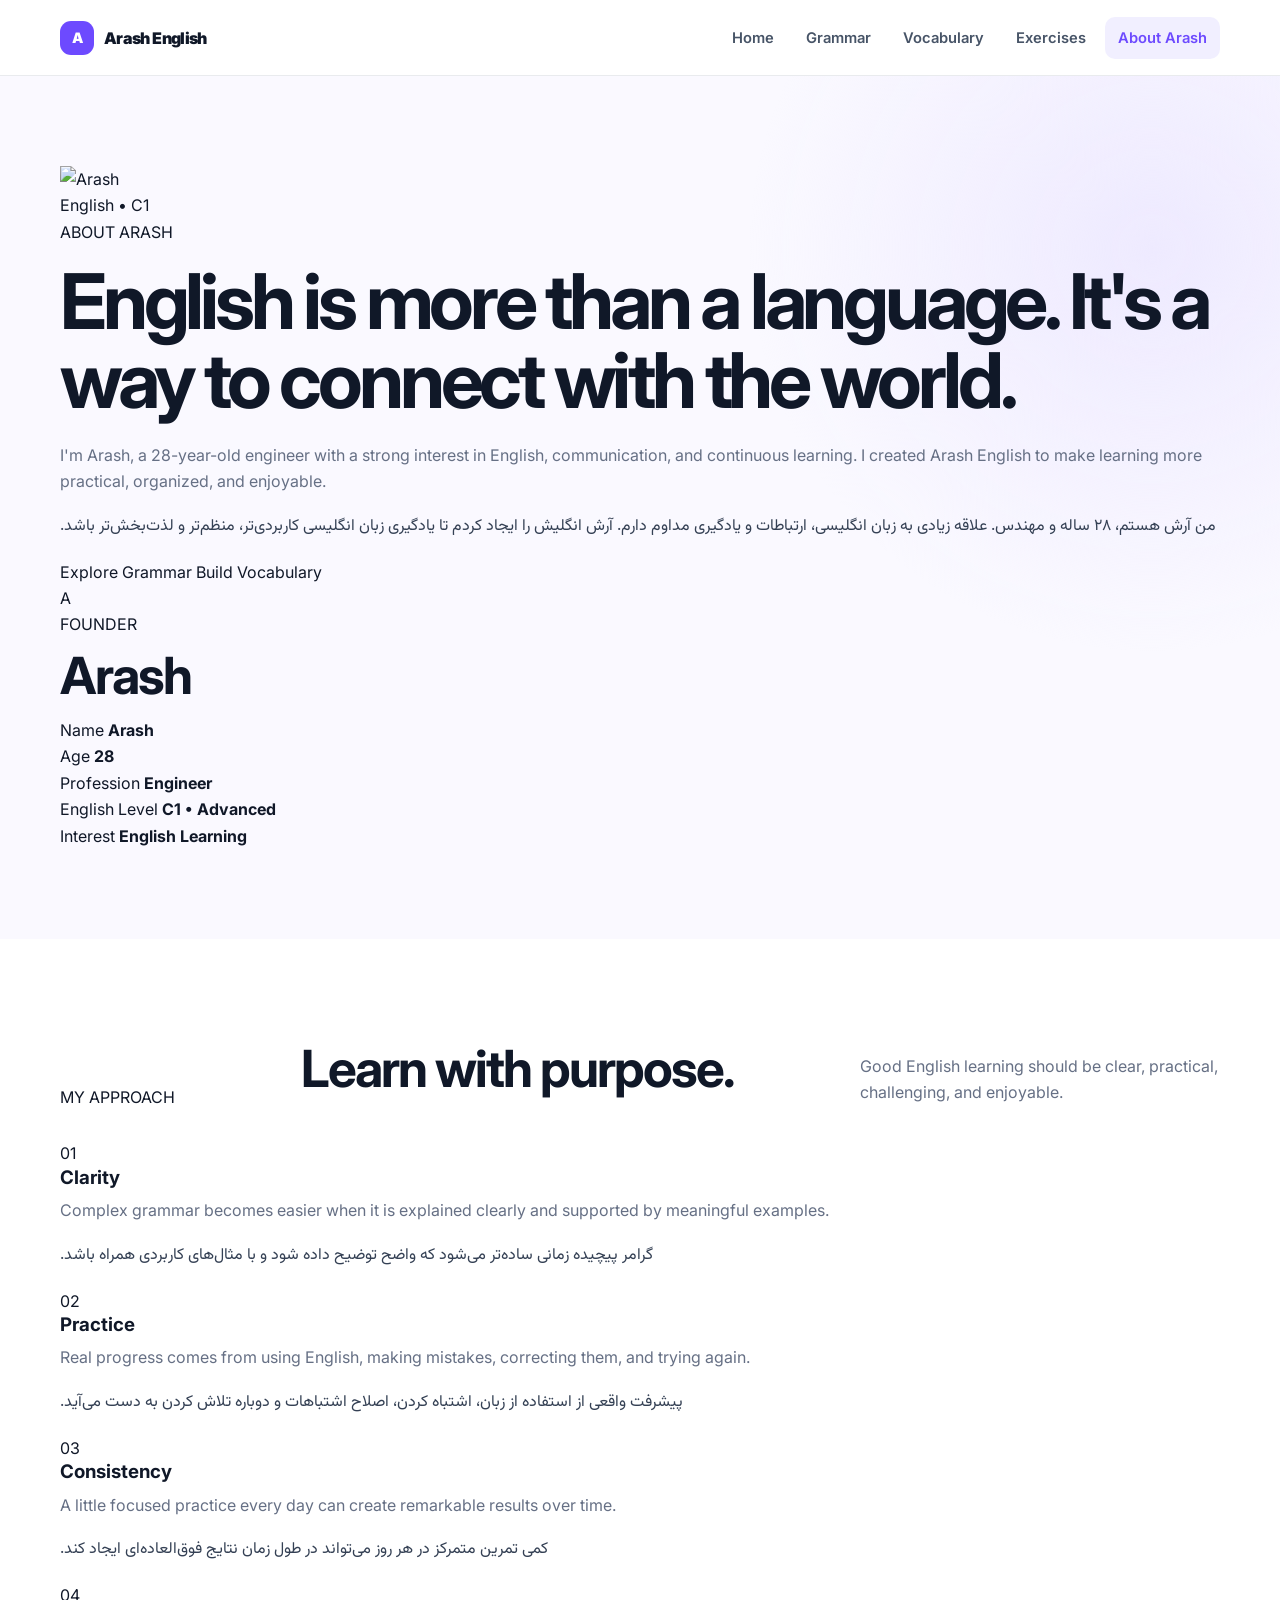
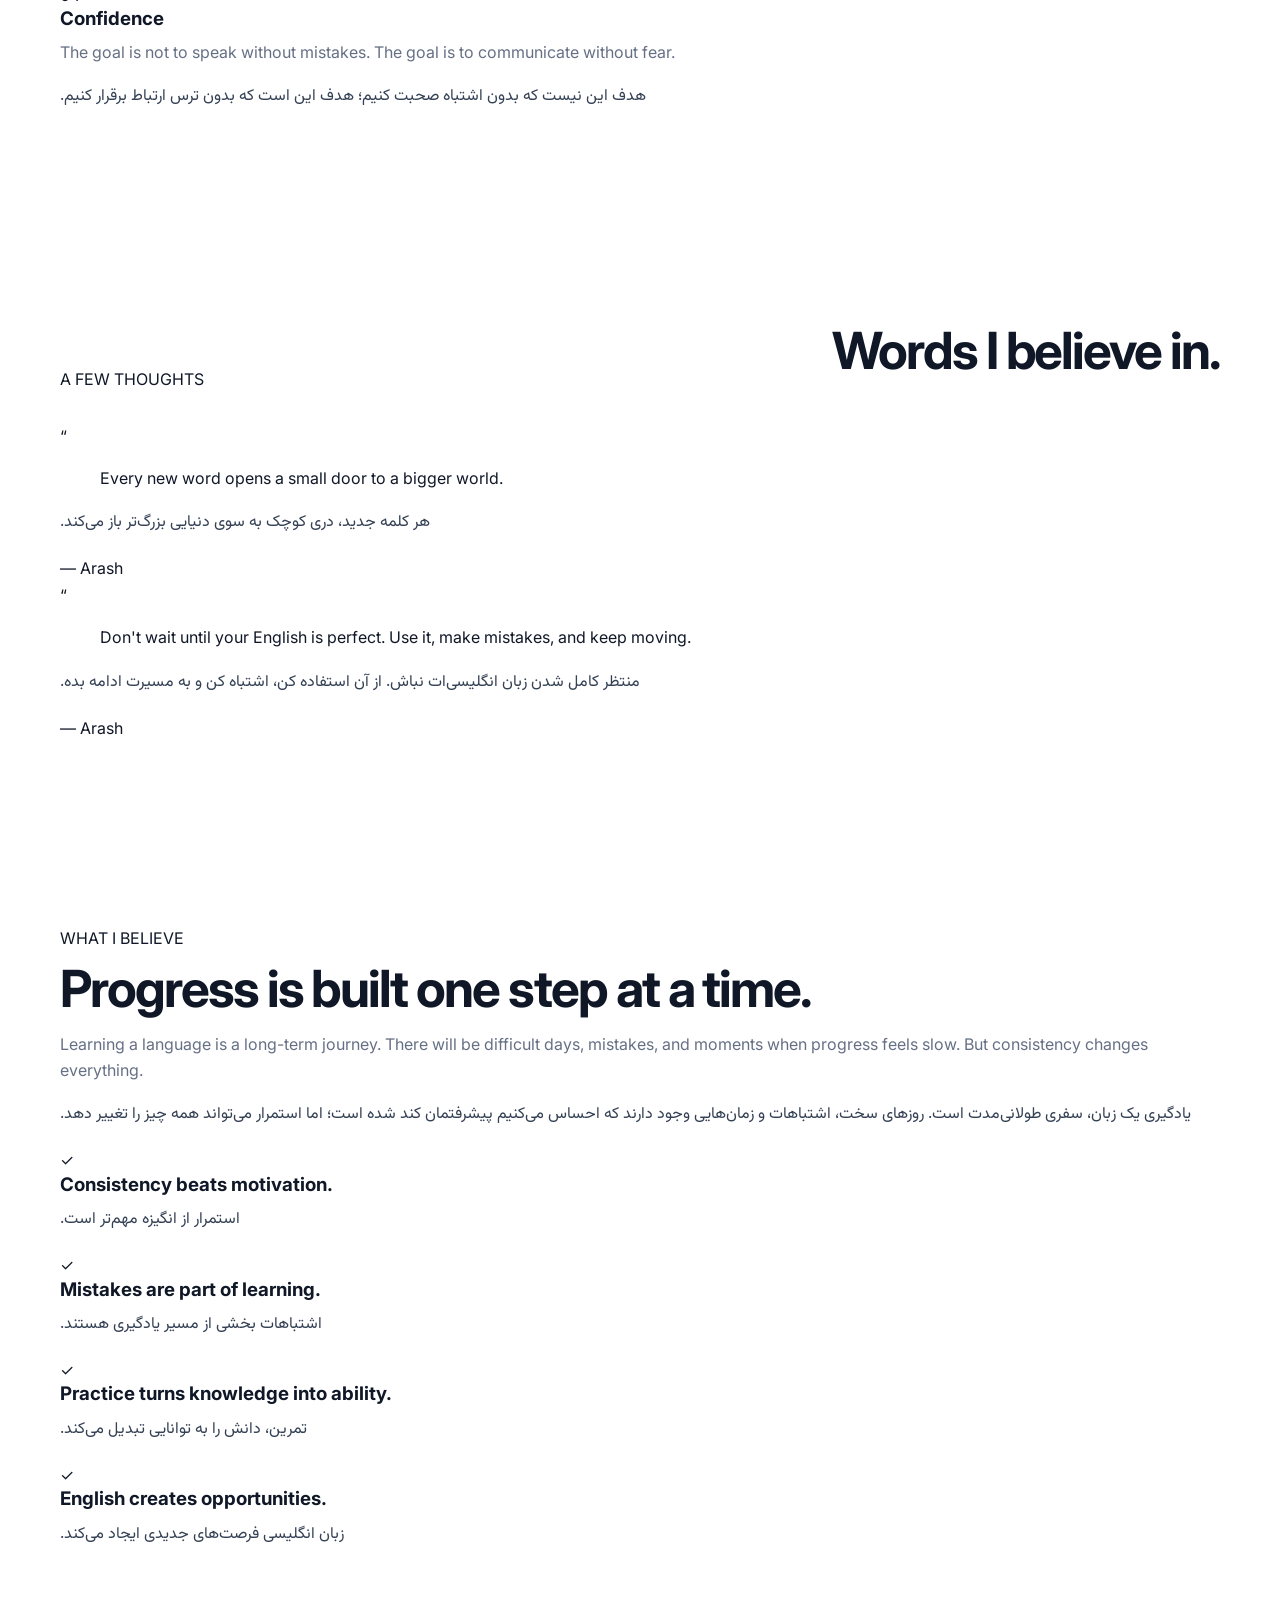
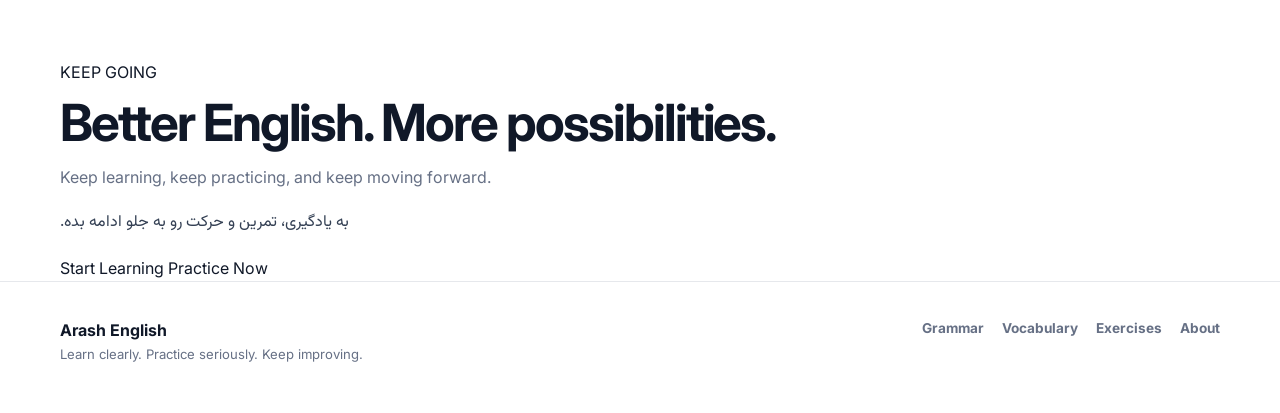
==== commit 7891b4df: "Update about.html" ====
--- a/about.html
+++ b/about.html
@@ -3,60 +3,378 @@
 <head>
   <meta charset="UTF-8">
   <meta name="viewport" content="width=device-width, initial-scale=1.0">
-  <meta name="description" content="About Arash and the idea behind Arash English.">
+
+  <meta
+    name="description"
+    content="Meet Arash, the creator of Arash English — a professional English-learning website."
+  >
+
   <title>About Arash | Arash English</title>
+
   <link rel="preconnect" href="https://fonts.googleapis.com">
   <link rel="preconnect" href="https://fonts.gstatic.com" crossorigin>
-  <link href="https://fonts.googleapis.com/css2?family=Inter:wght@400;500;600;700;800&family=Vazirmatn:wght@400;500;600;700;800&display=swap" rel="stylesheet">
+
+  <link
+    href="https://fonts.googleapis.com/css2?family=Inter:wght@400;500;600;700;800&family=Vazirmatn:wght@400;500;600;700;800&display=swap"
+    rel="stylesheet"
+  >
+
   <link rel="stylesheet" href="style.css">
 </head>
+
 <body>
+
+  <!-- HEADER -->
   <div id="site-header"></div>
-  <main class="page-main">
+
+  <main class="about-page">
+
+    <!-- HERO -->
     <section class="about-hero">
-      <div class="container about-grid">
+      <div class="container about-hero-grid">
+
+        <!-- PHOTO -->
+        <div class="about-photo-wrapper">
+          <div class="about-photo-frame">
+            <img
+              src="arash.jpg"
+              alt="Arash"
+              class="about-photo"
+            >
+          </div>
+
+          <div class="photo-badge">
+            <span class="badge-dot"></span>
+            English • C1
+          </div>
+        </div>
+
+        <!-- INTRODUCTION -->
+        <div class="about-introduction">
+
+          <span class="about-eyebrow">
+            ABOUT ARASH
+          </span>
+
+          <h1>
+            English is more than a language.
+            <span>It's a way to connect with the world.</span>
+          </h1>
+
+          <p class="about-lead">
+            I'm Arash, a 28-year-old engineer with a strong interest
+            in English, communication, and continuous learning.
+            I created Arash English to make learning more practical,
+            organized, and enjoyable.
+          </p>
+
+          <p class="persian about-persian">
+            من آرش هستم، ۲۸ ساله و مهندس. علاقه زیادی به زبان انگلیسی،
+            ارتباطات و یادگیری مداوم دارم. آرش انگلیش را ایجاد کردم تا
+            یادگیری زبان انگلیسی کاربردی‌تر، منظم‌تر و لذت‌بخش‌تر باشد.
+          </p>
+
+          <div class="about-buttons">
+            <a href="grammar.html" class="about-btn primary">
+              Explore Grammar
+            </a>
+
+            <a href="vocabulary.html" class="about-btn secondary">
+              Build Vocabulary
+            </a>
+          </div>
+
+        </div>
+
+        <!-- PROFILE CARD -->
+        <aside class="about-profile-card">
+
+          <div class="profile-icon">
+            A
+          </div>
+
+          <div class="profile-name">
+            <span>FOUNDER</span>
+            <h2>Arash</h2>
+          </div>
+
+          <div class="profile-divider"></div>
+
+          <div class="profile-detail">
+            <span>Name</span>
+            <strong>Arash</strong>
+          </div>
+
+          <div class="profile-detail">
+            <span>Age</span>
+            <strong>28</strong>
+          </div>
+
+          <div class="profile-detail">
+            <span>Profession</span>
+            <strong>Engineer</strong>
+          </div>
+
+          <div class="profile-detail">
+            <span>English Level</span>
+            <strong>C1 • Advanced</strong>
+          </div>
+
+          <div class="profile-detail">
+            <span>Interest</span>
+            <strong>English Learning</strong>
+          </div>
+
+        </aside>
+
+      </div>
+    </section>
+
+
+    <!-- VALUES -->
+    <section class="about-values section">
+      <div class="container">
+
+        <div class="section-heading">
+          <span class="about-eyebrow">MY APPROACH</span>
+          <h2>Learn with purpose.</h2>
+          <p>
+            Good English learning should be clear, practical,
+            challenging, and enjoyable.
+          </p>
+        </div>
+
+        <div class="values-grid">
+
+          <article class="value-card">
+            <div class="value-number">01</div>
+            <h3>Clarity</h3>
+            <p>
+              Complex grammar becomes easier when it is explained
+              clearly and supported by meaningful examples.
+            </p>
+            <p class="persian">
+              گرامر پیچیده زمانی ساده‌تر می‌شود که واضح توضیح داده شود
+              و با مثال‌های کاربردی همراه باشد.
+            </p>
+          </article>
+
+          <article class="value-card">
+            <div class="value-number">02</div>
+            <h3>Practice</h3>
+            <p>
+              Real progress comes from using English, making mistakes,
+              correcting them, and trying again.
+            </p>
+            <p class="persian">
+              پیشرفت واقعی از استفاده از زبان، اشتباه کردن،
+              اصلاح اشتباهات و دوباره تلاش کردن به دست می‌آید.
+            </p>
+          </article>
+
+          <article class="value-card">
+            <div class="value-number">03</div>
+            <h3>Consistency</h3>
+            <p>
+              A little focused practice every day can create
+              remarkable results over time.
+            </p>
+            <p class="persian">
+              کمی تمرین متمرکز در هر روز می‌تواند در طول زمان
+              نتایج فوق‌العاده‌ای ایجاد کند.
+            </p>
+          </article>
+
+          <article class="value-card">
+            <div class="value-number">04</div>
+            <h3>Confidence</h3>
+            <p>
+              The goal is not to speak without mistakes.
+              The goal is to communicate without fear.
+            </p>
+            <p class="persian">
+              هدف این نیست که بدون اشتباه صحبت کنیم؛
+              هدف این است که بدون ترس ارتباط برقرار کنیم.
+            </p>
+          </article>
+
+        </div>
+      </div>
+    </section>
+
+
+    <!-- QUOTES -->
+    <section class="about-quotes section">
+      <div class="container">
+
+        <div class="section-heading">
+          <span class="about-eyebrow">A FEW THOUGHTS</span>
+          <h2>Words I believe in.</h2>
+        </div>
+
+        <div class="quotes-grid">
+
+          <article class="quote-card-new">
+            <span class="quote-symbol">“</span>
+
+            <blockquote>
+              Every new word opens a small door to a bigger world.
+            </blockquote>
+
+            <p class="persian">
+              هر کلمه جدید، دری کوچک به سوی دنیایی بزرگ‌تر باز می‌کند.
+            </p>
+
+            <span class="quote-author">
+              — Arash
+            </span>
+          </article>
+
+
+          <article class="quote-card-new purple">
+            <span class="quote-symbol">“</span>
+
+            <blockquote>
+              Don't wait until your English is perfect.
+              Use it, make mistakes, and keep moving.
+            </blockquote>
+
+            <p class="persian">
+              منتظر کامل شدن زبان انگلیسی‌ات نباش.
+              از آن استفاده کن، اشتباه کن و به مسیرت ادامه بده.
+            </p>
+
+            <span class="quote-author">
+              — Arash
+            </span>
+          </article>
+
+        </div>
+      </div>
+    </section>
+
+
+    <!-- BELIEFS -->
+    <section class="about-beliefs section">
+      <div class="container beliefs-grid">
+
         <div>
-          <span class="eyebrow">ABOUT ARASH</span>
-          <h1>English is a skill worth building for life.</h1>
-          <p class="lead">I'm Arash, a 28-year-old engineer who is genuinely interested in English and in making learning clearer, more practical and more enjoyable.</p>
-          <p class="persian">من آرش هستم، ۲۸ ساله و مهندس. به زبان انگلیسی علاقه زیادی دارم و دوست دارم یادگیری آن را ساده‌تر، کاربردی‌تر و لذت‌بخش‌تر کنم.</p>
-        </div>
-        <div class="profile-card">
-          <div class="profile-avatar">A</div>
-          <div><span class="mini-label">FOUNDER</span><h3>Arash</h3><p>Engineer • English enthusiast</p></div>
-          <div class="profile-line"></div>
-          <div class="profile-meta"><span>Age</span><b>28</b></div>
-          <div class="profile-meta"><span>Focus</span><b>English learning</b></div>
-        </div>
-      </div>
-    </section>
-
-    <section class="section">
-      <div class="container quote-grid">
-        <div class="quote-card">
-          <span class="quote-mark">“</span>
-          <blockquote>Every new word opens a small door to a bigger world.</blockquote>
-          <p>هر کلمه جدید، دری کوچک به سوی دنیایی بزرگ‌تر باز می‌کند.</p>
-        </div>
-        <div class="quote-card">
-          <span class="quote-mark">“</span>
-          <blockquote>Don't wait until your English is perfect. Use it, make mistakes, and keep moving.</blockquote>
-          <p>منتظر کامل شدن زبان انگلیسی‌ات نباش. از آن استفاده کن، اشتباه کن و به مسیرت ادامه بده.</p>
-        </div>
-      </div>
-    </section>
-
-    <section class="section soft-section">
-      <div class="container split-section">
-        <div><span class="eyebrow">THE IDEA</span><h2>Why Arash English?</h2></div>
-        <div>
-          <p>Good learning material should feel organized rather than overwhelming. Arash English brings the essentials together: structured grammar, useful vocabulary, demanding practice and Persian support.</p>
-          <p class="persian">مطالب آموزشی خوب باید منظم و قابل فهم باشند، نه گیج‌کننده. آرش انگلیش تلاش می‌کند گرامر، واژگان کاربردی، تمرین‌های چالشی و پشتیبانی فارسی را در یک فضای ساده کنار هم قرار دهد.</p>
-        </div>
-      </div>
-    </section>
+          <span class="about-eyebrow">WHAT I BELIEVE</span>
+
+          <h2>
+            Progress is built
+            <span>one step at a time.</span>
+          </h2>
+
+          <p>
+            Learning a language is a long-term journey.
+            There will be difficult days, mistakes, and moments
+            when progress feels slow. But consistency changes everything.
+          </p>
+
+          <p class="persian">
+            یادگیری یک زبان، سفری طولانی‌مدت است. روزهای سخت،
+            اشتباهات و زمان‌هایی وجود دارند که احساس می‌کنیم
+            پیشرفتمان کند شده است؛ اما استمرار می‌تواند همه چیز را تغییر دهد.
+          </p>
+        </div>
+
+
+        <div class="belief-list">
+
+          <div class="belief-item">
+            <div class="belief-check">✓</div>
+            <div>
+              <h3>Consistency beats motivation.</h3>
+              <p class="persian">
+                استمرار از انگیزه مهم‌تر است.
+              </p>
+            </div>
+          </div>
+
+          <div class="belief-item">
+            <div class="belief-check">✓</div>
+            <div>
+              <h3>Mistakes are part of learning.</h3>
+              <p class="persian">
+                اشتباهات بخشی از مسیر یادگیری هستند.
+              </p>
+            </div>
+          </div>
+
+          <div class="belief-item">
+            <div class="belief-check">✓</div>
+            <div>
+              <h3>Practice turns knowledge into ability.</h3>
+              <p class="persian">
+                تمرین، دانش را به توانایی تبدیل می‌کند.
+              </p>
+            </div>
+          </div>
+
+          <div class="belief-item">
+            <div class="belief-check">✓</div>
+            <div>
+              <h3>English creates opportunities.</h3>
+              <p class="persian">
+                زبان انگلیسی فرصت‌های جدیدی ایجاد می‌کند.
+              </p>
+            </div>
+          </div>
+
+        </div>
+
+      </div>
+    </section>
+
+
+    <!-- FINAL CTA -->
+    <section class="about-cta">
+      <div class="container">
+
+        <div class="cta-inner">
+
+          <div>
+            <span class="about-eyebrow">
+              KEEP GOING
+            </span>
+
+            <h2>
+              Better English.
+              <span>More possibilities.</span>
+            </h2>
+
+            <p>
+              Keep learning, keep practicing, and keep moving forward.
+            </p>
+
+            <p class="persian">
+              به یادگیری، تمرین و حرکت رو به جلو ادامه بده.
+            </p>
+          </div>
+
+          <div class="cta-actions">
+            <a href="grammar.html" class="about-btn primary">
+              Start Learning
+            </a>
+
+            <a href="exercises.html" class="about-btn secondary">
+              Practice Now
+            </a>
+          </div>
+
+        </div>
+
+      </div>
+    </section>
+
   </main>
+
+
+  <!-- FOOTER -->
   <div id="site-footer"></div>
+
   <script src="script.js"></script>
+
 </body>
 </html>
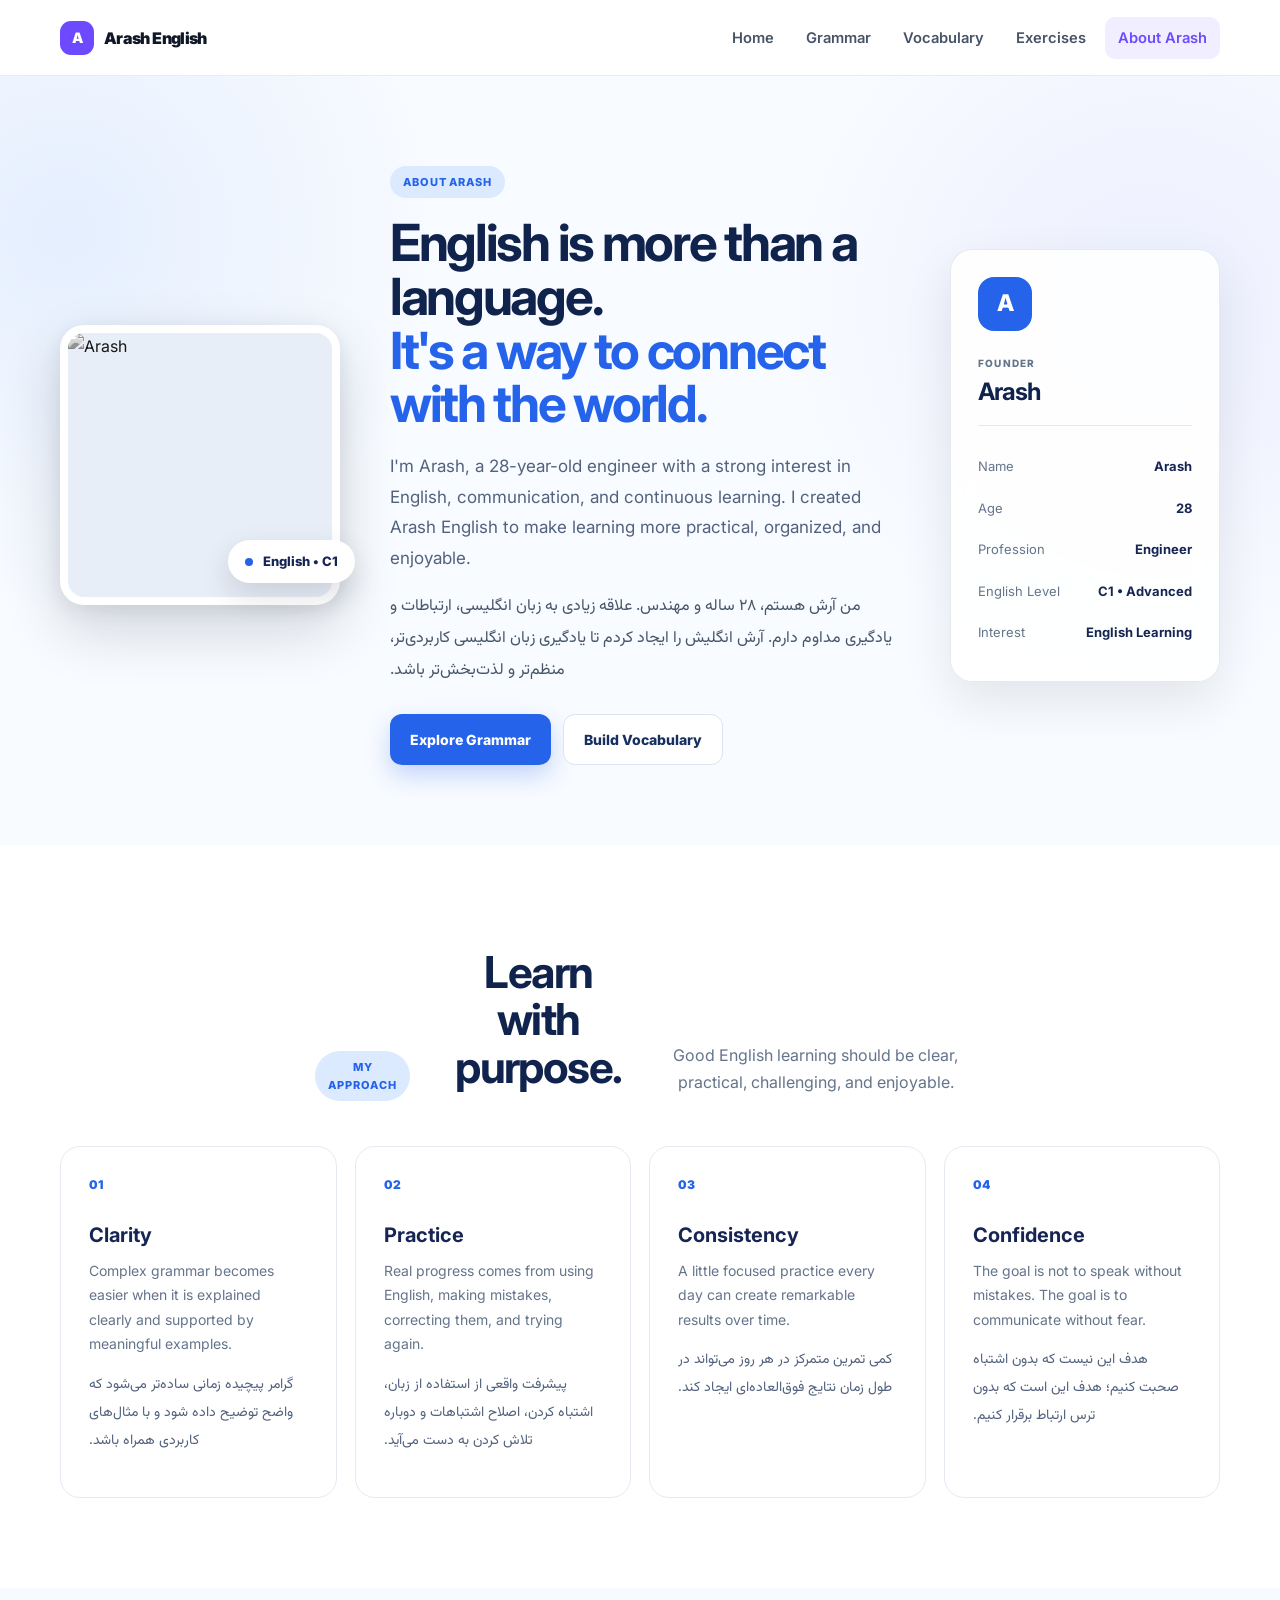
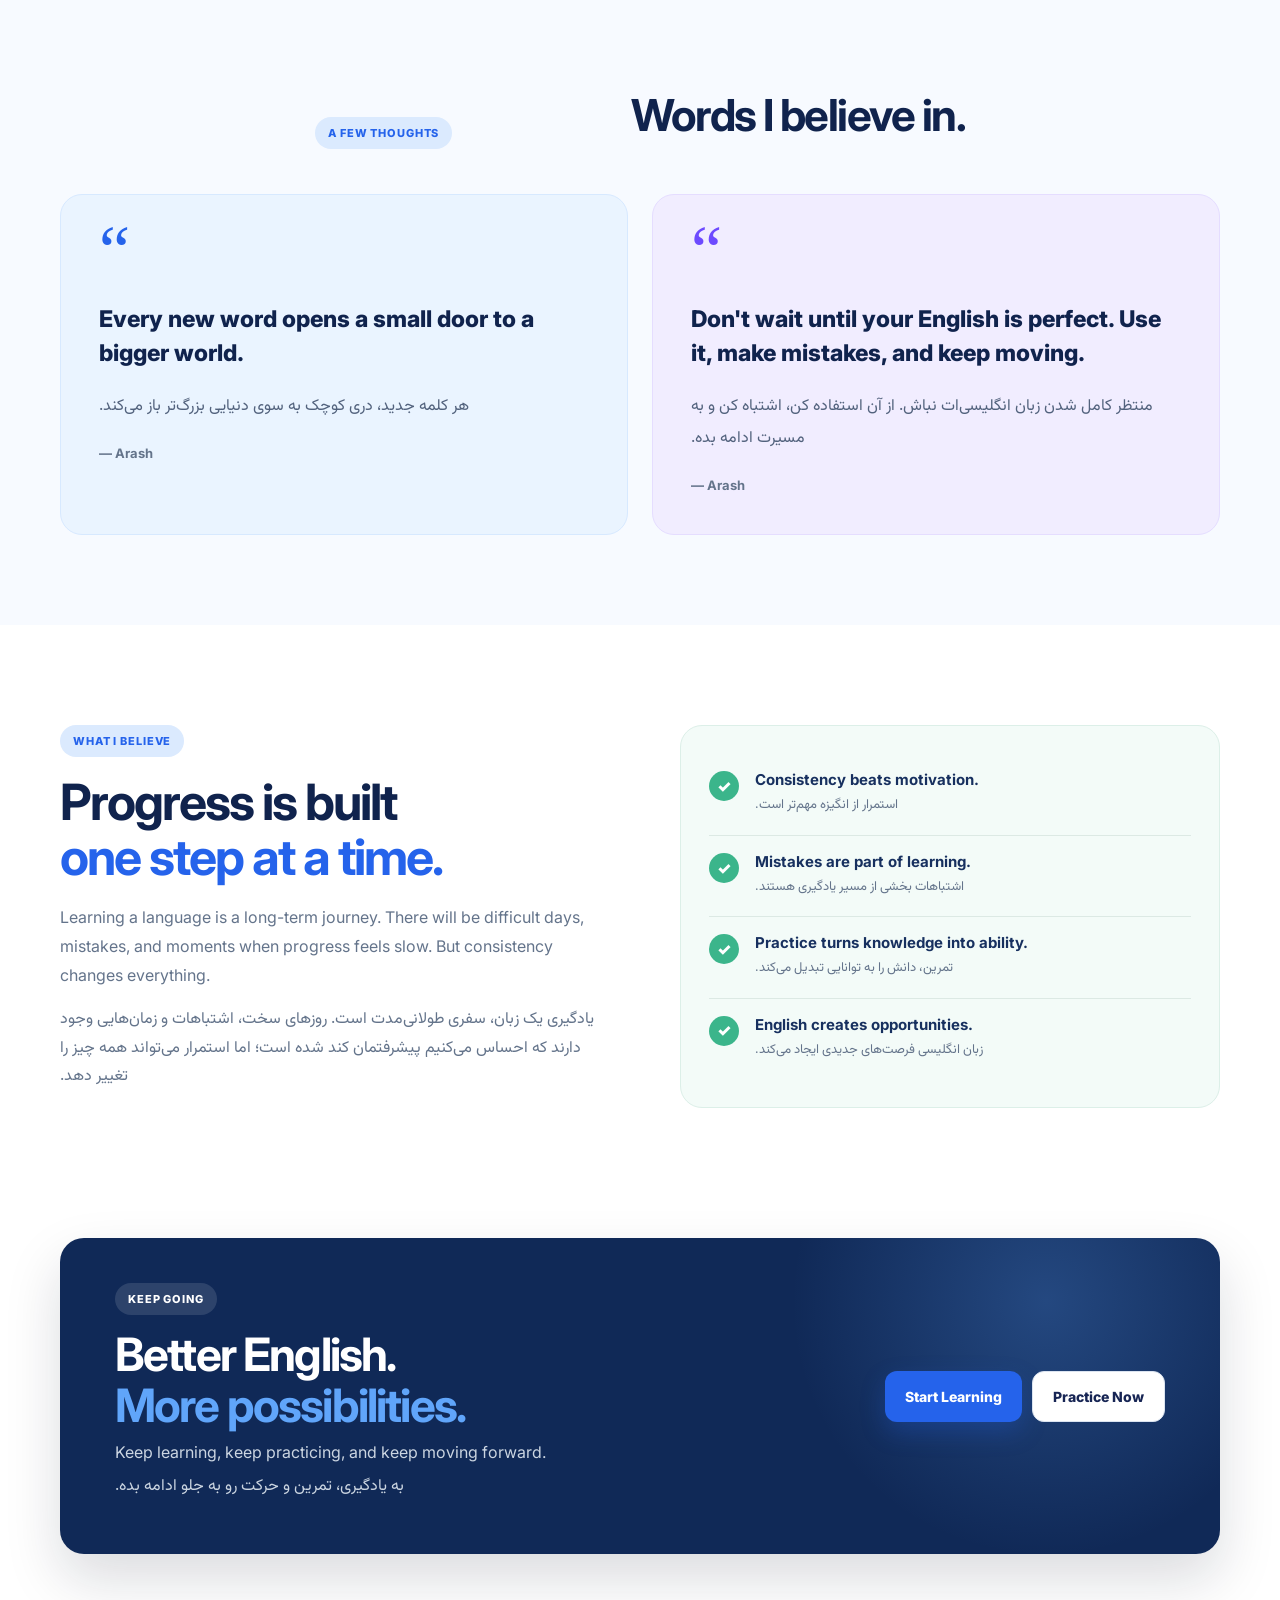
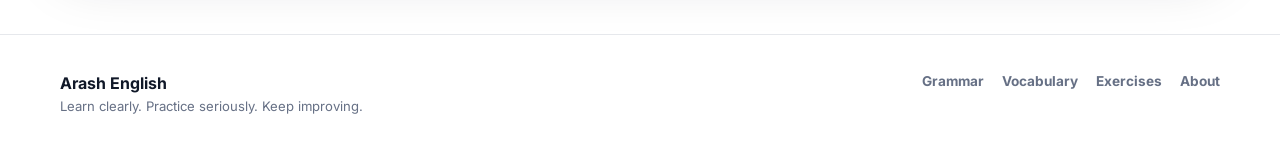
==== commit bd093308: "Update about.html" ====
--- a/about.html
+++ b/about.html
@@ -1,16 +1,22 @@
 <!DOCTYPE html>
 <html lang="en" dir="ltr">
+
 <head>
   <meta charset="UTF-8">
-  <meta name="viewport" content="width=device-width, initial-scale=1.0">
+
+  <meta
+    name="viewport"
+    content="width=device-width, initial-scale=1.0"
+  >
 
   <meta
     name="description"
-    content="Meet Arash, the creator of Arash English — a professional English-learning website."
+    content="About Arash, the creator of Arash English. Learn about his background, English journey, and approach to learning."
   >
 
   <title>About Arash | Arash English</title>
 
+  <!-- Google Fonts -->
   <link rel="preconnect" href="https://fonts.googleapis.com">
   <link rel="preconnect" href="https://fonts.gstatic.com" crossorigin>
 
@@ -19,362 +25,725 @@
     rel="stylesheet"
   >
 
+  <!-- Website CSS -->
   <link rel="stylesheet" href="style.css">
 </head>
 
+
 <body>
 
-  <!-- HEADER -->
+  <!-- =========================
+       HEADER
+  ========================== -->
+
   <div id="site-header"></div>
 
+
+  <!-- =========================
+       MAIN CONTENT
+  ========================== -->
+
   <main class="about-page">
 
-    <!-- HERO -->
+
+    <!-- =========================
+         HERO / INTRODUCTION
+    ========================== -->
+
     <section class="about-hero">
+
       <div class="container about-hero-grid">
 
-        <!-- PHOTO -->
+
+        <!-- YOUR PHOTO -->
+
         <div class="about-photo-wrapper">
+
           <div class="about-photo-frame">
+
             <img
               src="arash.jpg"
               alt="Arash"
               class="about-photo"
             >
-          </div>
+
+          </div>
+
 
           <div class="photo-badge">
+
             <span class="badge-dot"></span>
+
             English • C1
-          </div>
-        </div>
+
+          </div>
+
+        </div>
+
+
 
         <!-- INTRODUCTION -->
+
         <div class="about-introduction">
 
           <span class="about-eyebrow">
             ABOUT ARASH
           </span>
 
+
           <h1>
+
             English is more than a language.
-            <span>It's a way to connect with the world.</span>
+
+            <span>
+              It's a way to connect with the world.
+            </span>
+
           </h1>
 
+
           <p class="about-lead">
-            I'm Arash, a 28-year-old engineer with a strong interest
-            in English, communication, and continuous learning.
-            I created Arash English to make learning more practical,
-            organized, and enjoyable.
+
+            I'm Arash, a 28-year-old engineer with a strong
+            interest in English, communication, and continuous
+            learning.
+
+            I created Arash English to make learning more
+            practical, organized, and enjoyable.
+
           </p>
 
+
           <p class="persian about-persian">
-            من آرش هستم، ۲۸ ساله و مهندس. علاقه زیادی به زبان انگلیسی،
-            ارتباطات و یادگیری مداوم دارم. آرش انگلیش را ایجاد کردم تا
-            یادگیری زبان انگلیسی کاربردی‌تر، منظم‌تر و لذت‌بخش‌تر باشد.
+
+            من آرش هستم، ۲۸ ساله و مهندس.
+
+            علاقه زیادی به زبان انگلیسی، ارتباطات و یادگیری
+            مداوم دارم.
+
+            آرش انگلیش را ایجاد کردم تا یادگیری زبان انگلیسی
+            کاربردی‌تر، منظم‌تر و لذت‌بخش‌تر باشد.
+
           </p>
 
+
           <div class="about-buttons">
-            <a href="grammar.html" class="about-btn primary">
+
+            <a
+              href="grammar.html"
+              class="about-btn primary"
+            >
               Explore Grammar
             </a>
 
-            <a href="vocabulary.html" class="about-btn secondary">
+
+            <a
+              href="vocabulary.html"
+              class="about-btn secondary"
+            >
               Build Vocabulary
             </a>
-          </div>
-
-        </div>
+
+          </div>
+
+        </div>
+
+
 
         <!-- PROFILE CARD -->
+
         <aside class="about-profile-card">
+
 
           <div class="profile-icon">
             A
           </div>
 
+
           <div class="profile-name">
-            <span>FOUNDER</span>
-            <h2>Arash</h2>
-          </div>
+
+            <span>
+              FOUNDER
+            </span>
+
+            <h2>
+              Arash
+            </h2>
+
+          </div>
+
 
           <div class="profile-divider"></div>
 
+
           <div class="profile-detail">
-            <span>Name</span>
-            <strong>Arash</strong>
-          </div>
+
+            <span>
+              Name
+            </span>
+
+            <strong>
+              Arash
+            </strong>
+
+          </div>
+
 
           <div class="profile-detail">
-            <span>Age</span>
-            <strong>28</strong>
-          </div>
+
+            <span>
+              Age
+            </span>
+
+            <strong>
+              28
+            </strong>
+
+          </div>
+
 
           <div class="profile-detail">
-            <span>Profession</span>
-            <strong>Engineer</strong>
-          </div>
+
+            <span>
+              Profession
+            </span>
+
+            <strong>
+              Engineer
+            </strong>
+
+          </div>
+
 
           <div class="profile-detail">
-            <span>English Level</span>
-            <strong>C1 • Advanced</strong>
-          </div>
+
+            <span>
+              English Level
+            </span>
+
+            <strong>
+              C1 • Advanced
+            </strong>
+
+          </div>
+
 
           <div class="profile-detail">
-            <span>Interest</span>
-            <strong>English Learning</strong>
+
+            <span>
+              Interest
+            </span>
+
+            <strong>
+              English Learning
+            </strong>
+
           </div>
 
         </aside>
 
       </div>
+
     </section>
 
 
-    <!-- VALUES -->
+
+    <!-- =========================
+         MY APPROACH
+    ========================== -->
+
     <section class="about-values section">
+
       <div class="container">
 
+
         <div class="section-heading">
-          <span class="about-eyebrow">MY APPROACH</span>
-          <h2>Learn with purpose.</h2>
+
+          <span class="about-eyebrow">
+            MY APPROACH
+          </span>
+
+          <h2>
+            Learn with purpose.
+          </h2>
+
           <p>
-            Good English learning should be clear, practical,
-            challenging, and enjoyable.
+            Good English learning should be clear,
+            practical, challenging, and enjoyable.
           </p>
-        </div>
+
+        </div>
+
+
 
         <div class="values-grid">
 
+
+          <!-- CARD 1 -->
+
           <article class="value-card">
-            <div class="value-number">01</div>
-            <h3>Clarity</h3>
+
+            <div class="value-number">
+              01
+            </div>
+
+            <h3>
+              Clarity
+            </h3>
+
             <p>
-              Complex grammar becomes easier when it is explained
-              clearly and supported by meaningful examples.
-            </p>
+
+              Complex grammar becomes easier when it is
+              explained clearly and supported by meaningful
+              examples.
+
+            </p>
+
             <p class="persian">
-              گرامر پیچیده زمانی ساده‌تر می‌شود که واضح توضیح داده شود
-              و با مثال‌های کاربردی همراه باشد.
-            </p>
+
+              گرامر پیچیده زمانی ساده‌تر می‌شود که واضح
+              توضیح داده شود و با مثال‌های کاربردی همراه باشد.
+
+            </p>
+
           </article>
 
+
+
+          <!-- CARD 2 -->
+
           <article class="value-card">
-            <div class="value-number">02</div>
-            <h3>Practice</h3>
+
+            <div class="value-number">
+              02
+            </div>
+
+            <h3>
+              Practice
+            </h3>
+
             <p>
-              Real progress comes from using English, making mistakes,
-              correcting them, and trying again.
-            </p>
+
+              Real progress comes from using English,
+              making mistakes, correcting them, and trying again.
+
+            </p>
+
             <p class="persian">
+
               پیشرفت واقعی از استفاده از زبان، اشتباه کردن،
               اصلاح اشتباهات و دوباره تلاش کردن به دست می‌آید.
-            </p>
+
+            </p>
+
           </article>
 
+
+
+          <!-- CARD 3 -->
+
           <article class="value-card">
-            <div class="value-number">03</div>
-            <h3>Consistency</h3>
+
+            <div class="value-number">
+              03
+            </div>
+
+            <h3>
+              Consistency
+            </h3>
+
             <p>
+
               A little focused practice every day can create
               remarkable results over time.
-            </p>
+
+            </p>
+
             <p class="persian">
+
               کمی تمرین متمرکز در هر روز می‌تواند در طول زمان
               نتایج فوق‌العاده‌ای ایجاد کند.
-            </p>
+
+            </p>
+
           </article>
 
+
+
+          <!-- CARD 4 -->
+
           <article class="value-card">
-            <div class="value-number">04</div>
-            <h3>Confidence</h3>
+
+            <div class="value-number">
+              04
+            </div>
+
+            <h3>
+              Confidence
+            </h3>
+
             <p>
+
               The goal is not to speak without mistakes.
               The goal is to communicate without fear.
-            </p>
+
+            </p>
+
             <p class="persian">
+
               هدف این نیست که بدون اشتباه صحبت کنیم؛
               هدف این است که بدون ترس ارتباط برقرار کنیم.
-            </p>
+
+            </p>
+
           </article>
 
         </div>
+
       </div>
+
     </section>
 
 
-    <!-- QUOTES -->
+
+    <!-- =========================
+         QUOTES
+    ========================== -->
+
     <section class="about-quotes section">
+
       <div class="container">
 
+
         <div class="section-heading">
-          <span class="about-eyebrow">A FEW THOUGHTS</span>
-          <h2>Words I believe in.</h2>
-        </div>
+
+          <span class="about-eyebrow">
+            A FEW THOUGHTS
+          </span>
+
+          <h2>
+            Words I believe in.
+          </h2>
+
+        </div>
+
+
 
         <div class="quotes-grid">
 
+
+          <!-- QUOTE 1 -->
+
           <article class="quote-card-new">
-            <span class="quote-symbol">“</span>
+
+            <span class="quote-symbol">
+              “
+            </span>
+
 
             <blockquote>
-              Every new word opens a small door to a bigger world.
+
+              Every new word opens a small door
+              to a bigger world.
+
             </blockquote>
 
+
             <p class="persian">
-              هر کلمه جدید، دری کوچک به سوی دنیایی بزرگ‌تر باز می‌کند.
-            </p>
+
+              هر کلمه جدید، دری کوچک به سوی دنیایی
+              بزرگ‌تر باز می‌کند.
+
+            </p>
+
 
             <span class="quote-author">
               — Arash
             </span>
+
           </article>
 
 
+
+          <!-- QUOTE 2 -->
+
           <article class="quote-card-new purple">
-            <span class="quote-symbol">“</span>
+
+            <span class="quote-symbol">
+              “
+            </span>
+
 
             <blockquote>
+
               Don't wait until your English is perfect.
               Use it, make mistakes, and keep moving.
+
             </blockquote>
 
+
             <p class="persian">
+
               منتظر کامل شدن زبان انگلیسی‌ات نباش.
-              از آن استفاده کن، اشتباه کن و به مسیرت ادامه بده.
-            </p>
+              از آن استفاده کن، اشتباه کن و به مسیرت
+              ادامه بده.
+
+            </p>
+
 
             <span class="quote-author">
               — Arash
             </span>
+
           </article>
 
         </div>
+
       </div>
+
     </section>
 
 
-    <!-- BELIEFS -->
+
+    <!-- =========================
+         WHAT I BELIEVE
+    ========================== -->
+
     <section class="about-beliefs section">
+
       <div class="container beliefs-grid">
 
+
+        <!-- LEFT -->
+
         <div>
-          <span class="about-eyebrow">WHAT I BELIEVE</span>
+
+          <span class="about-eyebrow">
+            WHAT I BELIEVE
+          </span>
+
 
           <h2>
+
             Progress is built
-            <span>one step at a time.</span>
+
+            <span>
+              one step at a time.
+            </span>
+
           </h2>
 
+
           <p>
+
             Learning a language is a long-term journey.
-            There will be difficult days, mistakes, and moments
-            when progress feels slow. But consistency changes everything.
+
+            There will be difficult days, mistakes, and
+            moments when progress feels slow.
+
+            But consistency changes everything.
+
           </p>
 
+
           <p class="persian">
-            یادگیری یک زبان، سفری طولانی‌مدت است. روزهای سخت،
-            اشتباهات و زمان‌هایی وجود دارند که احساس می‌کنیم
-            پیشرفتمان کند شده است؛ اما استمرار می‌تواند همه چیز را تغییر دهد.
+
+            یادگیری یک زبان، سفری طولانی‌مدت است.
+
+            روزهای سخت، اشتباهات و زمان‌هایی وجود دارند
+            که احساس می‌کنیم پیشرفتمان کند شده است؛
+
+            اما استمرار می‌تواند همه چیز را تغییر دهد.
+
           </p>
-        </div>
-
+
+        </div>
+
+
+
+        <!-- RIGHT -->
 
         <div class="belief-list">
 
+
           <div class="belief-item">
-            <div class="belief-check">✓</div>
+
+            <div class="belief-check">
+              ✓
+            </div>
+
             <div>
-              <h3>Consistency beats motivation.</h3>
+
+              <h3>
+                Consistency beats motivation.
+              </h3>
+
               <p class="persian">
                 استمرار از انگیزه مهم‌تر است.
               </p>
-            </div>
-          </div>
+
+            </div>
+
+          </div>
+
+
 
           <div class="belief-item">
-            <div class="belief-check">✓</div>
+
+            <div class="belief-check">
+              ✓
+            </div>
+
             <div>
-              <h3>Mistakes are part of learning.</h3>
+
+              <h3>
+                Mistakes are part of learning.
+              </h3>
+
               <p class="persian">
                 اشتباهات بخشی از مسیر یادگیری هستند.
               </p>
-            </div>
-          </div>
+
+            </div>
+
+          </div>
+
+
 
           <div class="belief-item">
-            <div class="belief-check">✓</div>
+
+            <div class="belief-check">
+              ✓
+            </div>
+
             <div>
-              <h3>Practice turns knowledge into ability.</h3>
+
+              <h3>
+                Practice turns knowledge into ability.
+              </h3>
+
               <p class="persian">
                 تمرین، دانش را به توانایی تبدیل می‌کند.
               </p>
-            </div>
-          </div>
+
+            </div>
+
+          </div>
+
+
 
           <div class="belief-item">
-            <div class="belief-check">✓</div>
+
+            <div class="belief-check">
+              ✓
+            </div>
+
             <div>
-              <h3>English creates opportunities.</h3>
+
+              <h3>
+                English creates opportunities.
+              </h3>
+
               <p class="persian">
                 زبان انگلیسی فرصت‌های جدیدی ایجاد می‌کند.
               </p>
-            </div>
+
+            </div>
+
           </div>
 
         </div>
 
       </div>
+
     </section>
 
 
-    <!-- FINAL CTA -->
+
+    <!-- =========================
+         FINAL CTA
+    ========================== -->
+
     <section class="about-cta">
+
       <div class="container">
 
         <div class="cta-inner">
 
+
           <div>
+
             <span class="about-eyebrow">
               KEEP GOING
             </span>
 
+
             <h2>
+
               Better English.
-              <span>More possibilities.</span>
+
+              <span>
+                More possibilities.
+              </span>
+
             </h2>
 
+
             <p>
-              Keep learning, keep practicing, and keep moving forward.
-            </p>
+              Keep learning, keep practicing,
+              and keep moving forward.
+            </p>
+
 
             <p class="persian">
-              به یادگیری، تمرین و حرکت رو به جلو ادامه بده.
-            </p>
-          </div>
+              به یادگیری، تمرین و حرکت رو به جلو
+              ادامه بده.
+            </p>
+
+          </div>
+
+
 
           <div class="cta-actions">
-            <a href="grammar.html" class="about-btn primary">
+
+            <a
+              href="grammar.html"
+              class="about-btn primary"
+            >
               Start Learning
             </a>
 
-            <a href="exercises.html" class="about-btn secondary">
+
+            <a
+              href="exercises.html"
+              class="about-btn secondary"
+            >
               Practice Now
             </a>
+
           </div>
 
         </div>
 
       </div>
+
     </section>
 
   </main>
 
 
-  <!-- FOOTER -->
+
+  <!-- =========================
+       FOOTER
+  ========================== -->
+
   <div id="site-footer"></div>
 
+
+  <!-- WEBSITE JAVASCRIPT -->
+
   <script src="script.js"></script>
 
 </body>
+
 </html>
--- a/style.css
+++ b/style.css
@@ -122,3 +122,580 @@
   .container,.narrow{width:min(100% - 28px,1160px)}.hero h1{font-size:3rem}.feature-grid,.lesson-grid,.vocab-grid,.quote-grid{grid-template-columns:1fr}.section{padding:65px 0}.toolbar{align-items:stretch}.search-wrap{min-width:100%}.filter-tabs{justify-content:center}.select-control{width:100%}
   .footer-grid{display:block}.footer-links{margin-top:15px}.cta-box{padding:30px}.quiz-card{padding:20px}
 }
+/* =========================================================
+   ABOUT PAGE
+   ========================================================= */
+
+.about-page {
+  overflow: hidden;
+}
+
+.about-hero {
+  position: relative;
+  padding: 90px 0 80px;
+  background:
+    radial-gradient(circle at 5% 20%, rgba(59, 130, 246, .10), transparent 28%),
+    radial-gradient(circle at 90% 30%, rgba(99, 102, 241, .08), transparent 30%),
+    #f8fbff;
+}
+
+.about-hero-grid {
+  display: grid;
+  grid-template-columns: 280px minmax(300px, 1fr) 270px;
+  align-items: center;
+  gap: 50px;
+}
+
+
+/* PHOTO */
+
+.about-photo-wrapper {
+  position: relative;
+  width: 100%;
+}
+
+.about-photo-frame {
+  width: 280px;
+  height: 280px;
+  border-radius: 24px;
+  overflow: hidden;
+  background: #e8eef7;
+  border: 8px solid white;
+  box-shadow:
+    0 25px 60px rgba(15, 23, 42, .16),
+    0 5px 20px rgba(15, 23, 42, .08);
+}
+
+.about-photo {
+  width: 100%;
+  height: 100%;
+  display: block;
+  object-fit: cover;
+  object-position: center top;
+  filter: grayscale(100%);
+  transition: transform .5s ease, filter .5s ease;
+}
+
+.about-photo-frame:hover .about-photo {
+  transform: scale(1.04);
+  filter: grayscale(65%);
+}
+
+.photo-badge {
+  position: absolute;
+  right: -15px;
+  bottom: 22px;
+  padding: 11px 17px;
+  border-radius: 999px;
+  background: white;
+  box-shadow: 0 12px 30px rgba(15, 23, 42, .14);
+  font-size: 13px;
+  font-weight: 800;
+  color: #172554;
+}
+
+.badge-dot {
+  display: inline-block;
+  width: 8px;
+  height: 8px;
+  margin-right: 7px;
+  border-radius: 50%;
+  background: #2563eb;
+}
+
+
+/* INTRO */
+
+.about-eyebrow {
+  display: inline-flex;
+  align-items: center;
+  padding: 7px 13px;
+  border-radius: 999px;
+  background: #dbeafe;
+  color: #2563eb;
+  font-size: 11px;
+  font-weight: 800;
+  letter-spacing: .08em;
+}
+
+.about-introduction h1 {
+  margin: 18px 0 20px;
+  max-width: 700px;
+  color: #10234d;
+  font-size: clamp(38px, 4vw, 58px);
+  line-height: 1.05;
+  letter-spacing: -.045em;
+}
+
+.about-introduction h1 span,
+.about-beliefs h2 span {
+  display: block;
+  color: #2563eb;
+}
+
+.about-lead {
+  max-width: 690px;
+  color: #52627d;
+  font-size: 17px;
+  line-height: 1.8;
+}
+
+.about-persian {
+  max-width: 690px;
+  margin-top: 15px;
+  color: #475569;
+  line-height: 2;
+  font-family: "Vazirmatn", sans-serif;
+}
+
+.about-buttons {
+  display: flex;
+  flex-wrap: wrap;
+  gap: 12px;
+  margin-top: 27px;
+}
+
+.about-btn {
+  display: inline-flex;
+  align-items: center;
+  justify-content: center;
+  padding: 13px 20px;
+  border-radius: 12px;
+  text-decoration: none;
+  font-size: 14px;
+  font-weight: 800;
+  transition: transform .2s ease, box-shadow .2s ease;
+}
+
+.about-btn:hover {
+  transform: translateY(-2px);
+}
+
+.about-btn.primary {
+  color: white;
+  background: #2563eb;
+  box-shadow: 0 10px 25px rgba(37, 99, 235, .25);
+}
+
+.about-btn.secondary {
+  color: #17305f;
+  background: white;
+  border: 1px solid #dbe4f0;
+}
+
+
+/* PROFILE CARD */
+
+.about-profile-card {
+  padding: 27px;
+  border-radius: 22px;
+  background: rgba(255,255,255,.88);
+  border: 1px solid rgba(226,232,240,.9);
+  box-shadow: 0 20px 50px rgba(15,23,42,.09);
+  backdrop-filter: blur(12px);
+}
+
+.profile-icon {
+  width: 54px;
+  height: 54px;
+  display: flex;
+  align-items: center;
+  justify-content: center;
+  border-radius: 16px;
+  color: white;
+  background: #2563eb;
+  font-size: 23px;
+  font-weight: 800;
+}
+
+.profile-name {
+  margin-top: 17px;
+}
+
+.profile-name span {
+  color: #64748b;
+  font-size: 10px;
+  font-weight: 800;
+  letter-spacing: .12em;
+}
+
+.profile-name h2 {
+  margin: 5px 0 0;
+  color: #10234d;
+  font-size: 24px;
+}
+
+.profile-divider {
+  height: 1px;
+  margin: 20px 0;
+  background: #e2e8f0;
+}
+
+.profile-detail {
+  display: flex;
+  justify-content: space-between;
+  gap: 12px;
+  padding: 10px 0;
+  font-size: 13px;
+}
+
+.profile-detail span {
+  color: #64748b;
+}
+
+.profile-detail strong {
+  color: #172554;
+  text-align: right;
+}
+
+
+/* SECTION HEADINGS */
+
+.section-heading {
+  max-width: 650px;
+  margin: 0 auto 45px;
+  text-align: center;
+}
+
+.section-heading h2 {
+  margin: 14px 0 10px;
+  color: #10234d;
+  font-size: clamp(30px, 4vw, 44px);
+  letter-spacing: -.035em;
+}
+
+.section-heading p {
+  color: #64748b;
+  line-height: 1.7;
+}
+
+
+/* VALUES */
+
+.about-values {
+  padding: 90px 0;
+  background: white;
+}
+
+.values-grid {
+  display: grid;
+  grid-template-columns: repeat(4, 1fr);
+  gap: 18px;
+}
+
+.value-card {
+  position: relative;
+  padding: 28px;
+  border: 1px solid #e5eaf2;
+  border-radius: 20px;
+  background: white;
+  transition: transform .25s ease, box-shadow .25s ease;
+}
+
+.value-card:hover {
+  transform: translateY(-5px);
+  box-shadow: 0 18px 40px rgba(15,23,42,.09);
+}
+
+.value-number {
+  margin-bottom: 28px;
+  color: #2563eb;
+  font-size: 12px;
+  font-weight: 900;
+}
+
+.value-card h3 {
+  margin: 0 0 12px;
+  color: #172554;
+  font-size: 20px;
+}
+
+.value-card p {
+  color: #64748b;
+  font-size: 14px;
+  line-height: 1.75;
+}
+
+.value-card .persian {
+  color: #52627d;
+  line-height: 2;
+}
+
+
+/* QUOTES */
+
+.about-quotes {
+  padding: 90px 0;
+  background: #f7faff;
+}
+
+.quotes-grid {
+  display: grid;
+  grid-template-columns: 1fr 1fr;
+  gap: 24px;
+}
+
+.quote-card-new {
+  position: relative;
+  padding: 38px;
+  border-radius: 22px;
+  background: #eaf4ff;
+  border: 1px solid #d7e9ff;
+}
+
+.quote-card-new.purple {
+  background: #f1edff;
+  border-color: #e5ddff;
+}
+
+.quote-symbol {
+  color: #2563eb;
+  font-family: Georgia, serif;
+  font-size: 70px;
+  line-height: .5;
+}
+
+.quote-card-new.purple .quote-symbol {
+  color: #6d4aff;
+}
+
+.quote-card-new blockquote {
+  margin: 20px 0;
+  color: #10234d;
+  font-size: 23px;
+  line-height: 1.5;
+  font-weight: 800;
+}
+
+.quote-card-new .persian {
+  color: #52627d;
+  line-height: 2;
+}
+
+.quote-author {
+  display: block;
+  margin-top: 20px;
+  color: #64748b;
+  font-size: 13px;
+  font-weight: 700;
+}
+
+
+/* BELIEFS */
+
+.about-beliefs {
+  padding: 100px 0;
+  background: white;
+}
+
+.beliefs-grid {
+  display: grid;
+  grid-template-columns: 1fr 1fr;
+  gap: 80px;
+  align-items: center;
+}
+
+.about-beliefs h2 {
+  margin: 18px 0;
+  color: #10234d;
+  font-size: clamp(34px, 4vw, 50px);
+  line-height: 1.1;
+  letter-spacing: -.04em;
+}
+
+.about-beliefs > .container > div:first-child > p {
+  max-width: 600px;
+  color: #64748b;
+  line-height: 1.8;
+}
+
+.belief-list {
+  padding: 28px;
+  border-radius: 22px;
+  background: #f3fbf8;
+  border: 1px solid #dcefe8;
+}
+
+.belief-item {
+  display: flex;
+  gap: 16px;
+  padding: 17px 0;
+}
+
+.belief-item + .belief-item {
+  border-top: 1px solid #dce9e4;
+}
+
+.belief-check {
+  flex: 0 0 auto;
+  width: 30px;
+  height: 30px;
+  display: flex;
+  align-items: center;
+  justify-content: center;
+  border-radius: 50%;
+  color: white;
+  background: #3bb58b;
+  font-weight: 900;
+}
+
+.belief-item h3 {
+  margin: 0 0 5px;
+  color: #17305f;
+  font-size: 15px;
+}
+
+.belief-item .persian {
+  margin: 0;
+  color: #64748b;
+  font-size: 13px;
+  line-height: 1.8;
+}
+
+
+/* CTA */
+
+.about-cta {
+  padding: 30px 0 80px;
+  background: white;
+}
+
+.cta-inner {
+  display: flex;
+  align-items: center;
+  justify-content: space-between;
+  gap: 35px;
+  padding: 45px 55px;
+  border-radius: 24px;
+  background:
+    radial-gradient(circle at 85% 20%, rgba(96,165,250,.25), transparent 25%),
+    #102957;
+  box-shadow: 0 25px 55px rgba(15,23,42,.15);
+}
+
+.cta-inner .about-eyebrow {
+  color: white;
+  background: rgba(255,255,255,.12);
+}
+
+.cta-inner h2 {
+  margin: 14px 0 8px;
+  color: white;
+  font-size: clamp(30px, 4vw, 46px);
+  line-height: 1.1;
+}
+
+.cta-inner h2 span {
+  display: block;
+  color: #60a5fa;
+}
+
+.cta-inner p {
+  margin: 6px 0;
+  color: #cbd5e1;
+}
+
+.cta-inner .persian {
+  font-family: "Vazirmatn", sans-serif;
+}
+
+.cta-actions {
+  display: flex;
+  flex-wrap: wrap;
+  gap: 10px;
+}
+
+.cta-inner .about-btn.secondary {
+  color: #172554;
+}
+
+
+/* MOBILE */
+
+@media (max-width: 1050px) {
+  .about-hero-grid {
+    grid-template-columns: 250px 1fr;
+  }
+
+  .about-profile-card {
+    grid-column: 1 / -1;
+    display: grid;
+    grid-template-columns: auto 1fr 1fr;
+    gap: 15px 25px;
+    align-items: center;
+  }
+
+  .profile-divider {
+    display: none;
+  }
+
+  .profile-detail {
+    padding: 5px 0;
+  }
+
+  .values-grid {
+    grid-template-columns: 1fr 1fr;
+  }
+}
+
+@media (max-width: 760px) {
+  .about-hero {
+    padding: 55px 0;
+  }
+
+  .about-hero-grid {
+    grid-template-columns: 1fr;
+    gap: 35px;
+  }
+
+  .about-photo-frame {
+    width: min(300px, 100%);
+    height: min(300px, 100vw);
+    margin: auto;
+  }
+
+  .photo-badge {
+    right: calc(50% - 145px);
+  }
+
+  .about-introduction h1 {
+    font-size: 39px;
+  }
+
+  .about-profile-card {
+    display: block;
+  }
+
+  .profile-divider {
+    display: block;
+  }
+
+  .profile-detail {
+    padding: 10px 0;
+  }
+
+  .values-grid,
+  .quotes-grid,
+  .beliefs-grid {
+    grid-template-columns: 1fr;
+  }
+
+  .beliefs-grid {
+    gap: 40px;
+  }
+
+  .about-values,
+  .about-quotes,
+  .about-beliefs {
+    padding: 65px 0;
+  }
+
+  .cta-inner {
+    display: block;
+    padding: 35px 25px;
+  }
+
+  .cta-actions {
+    margin-top: 25px;
+  }
+}
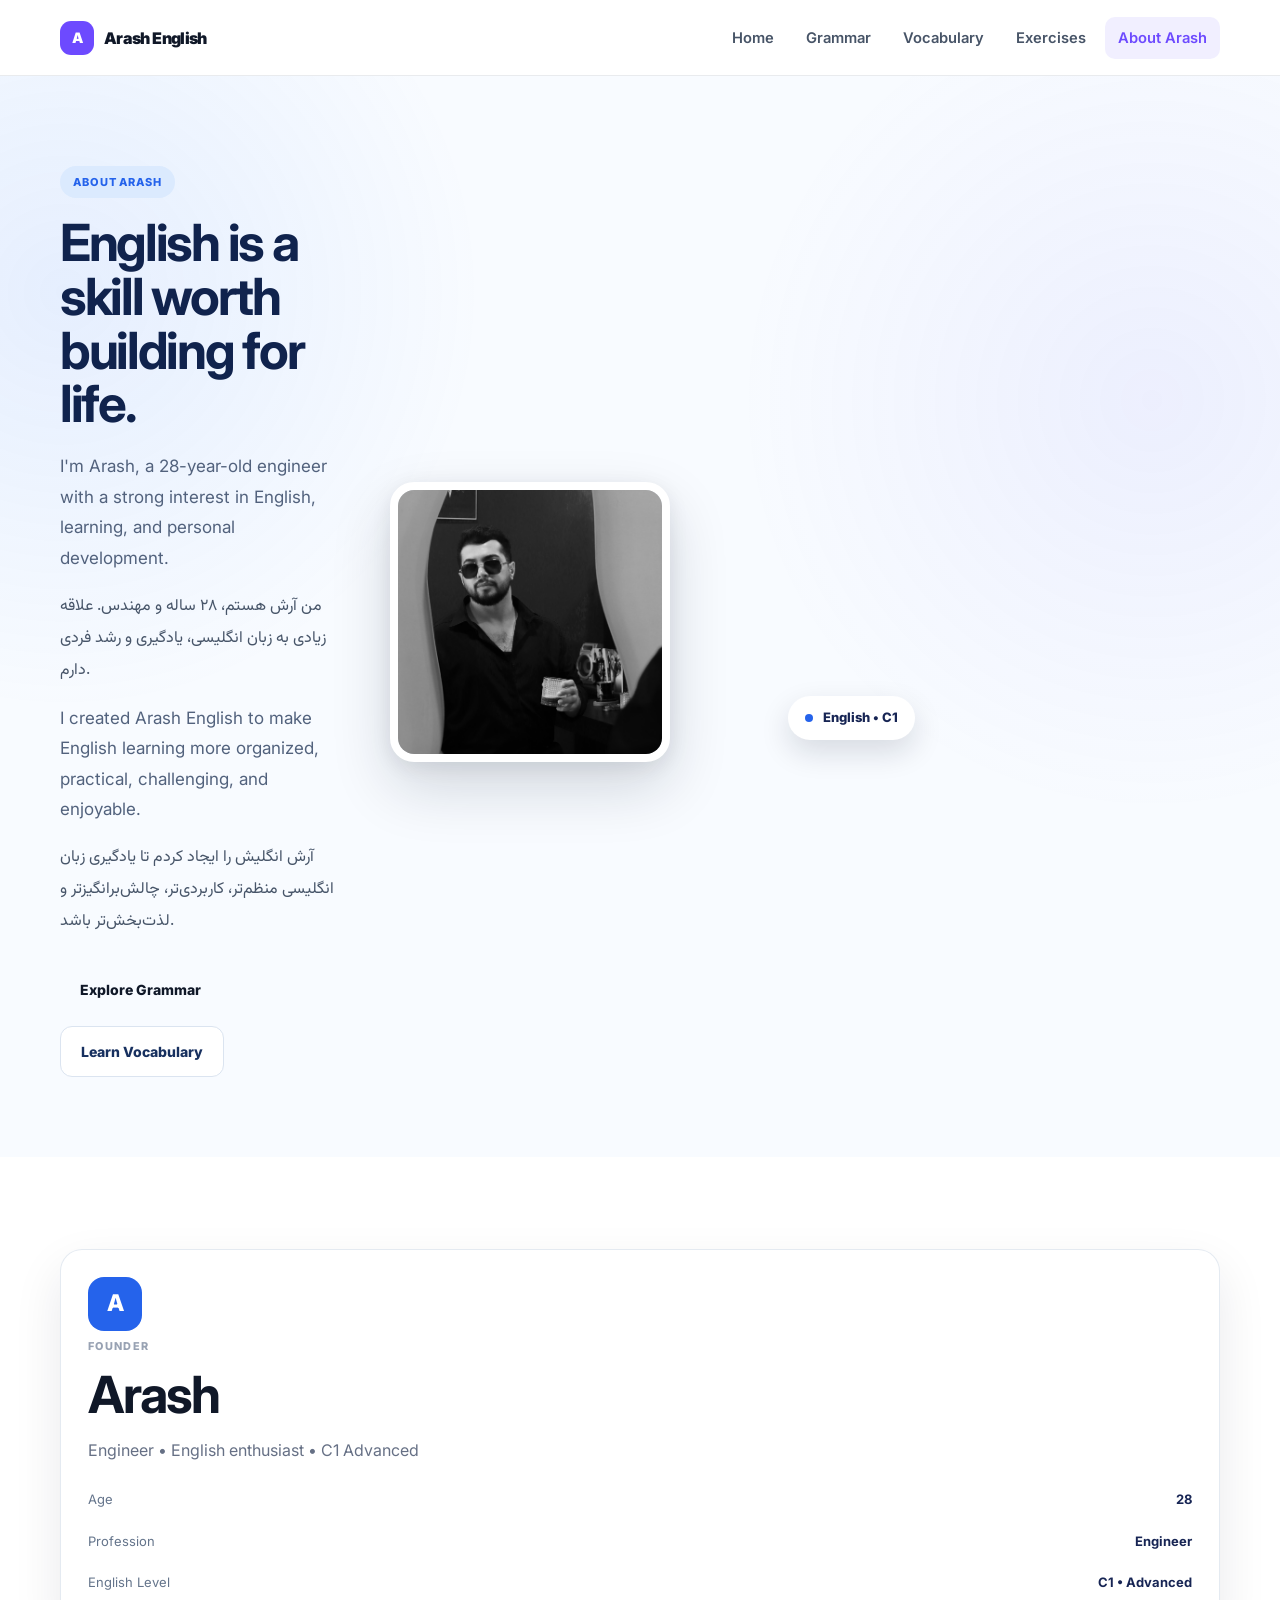
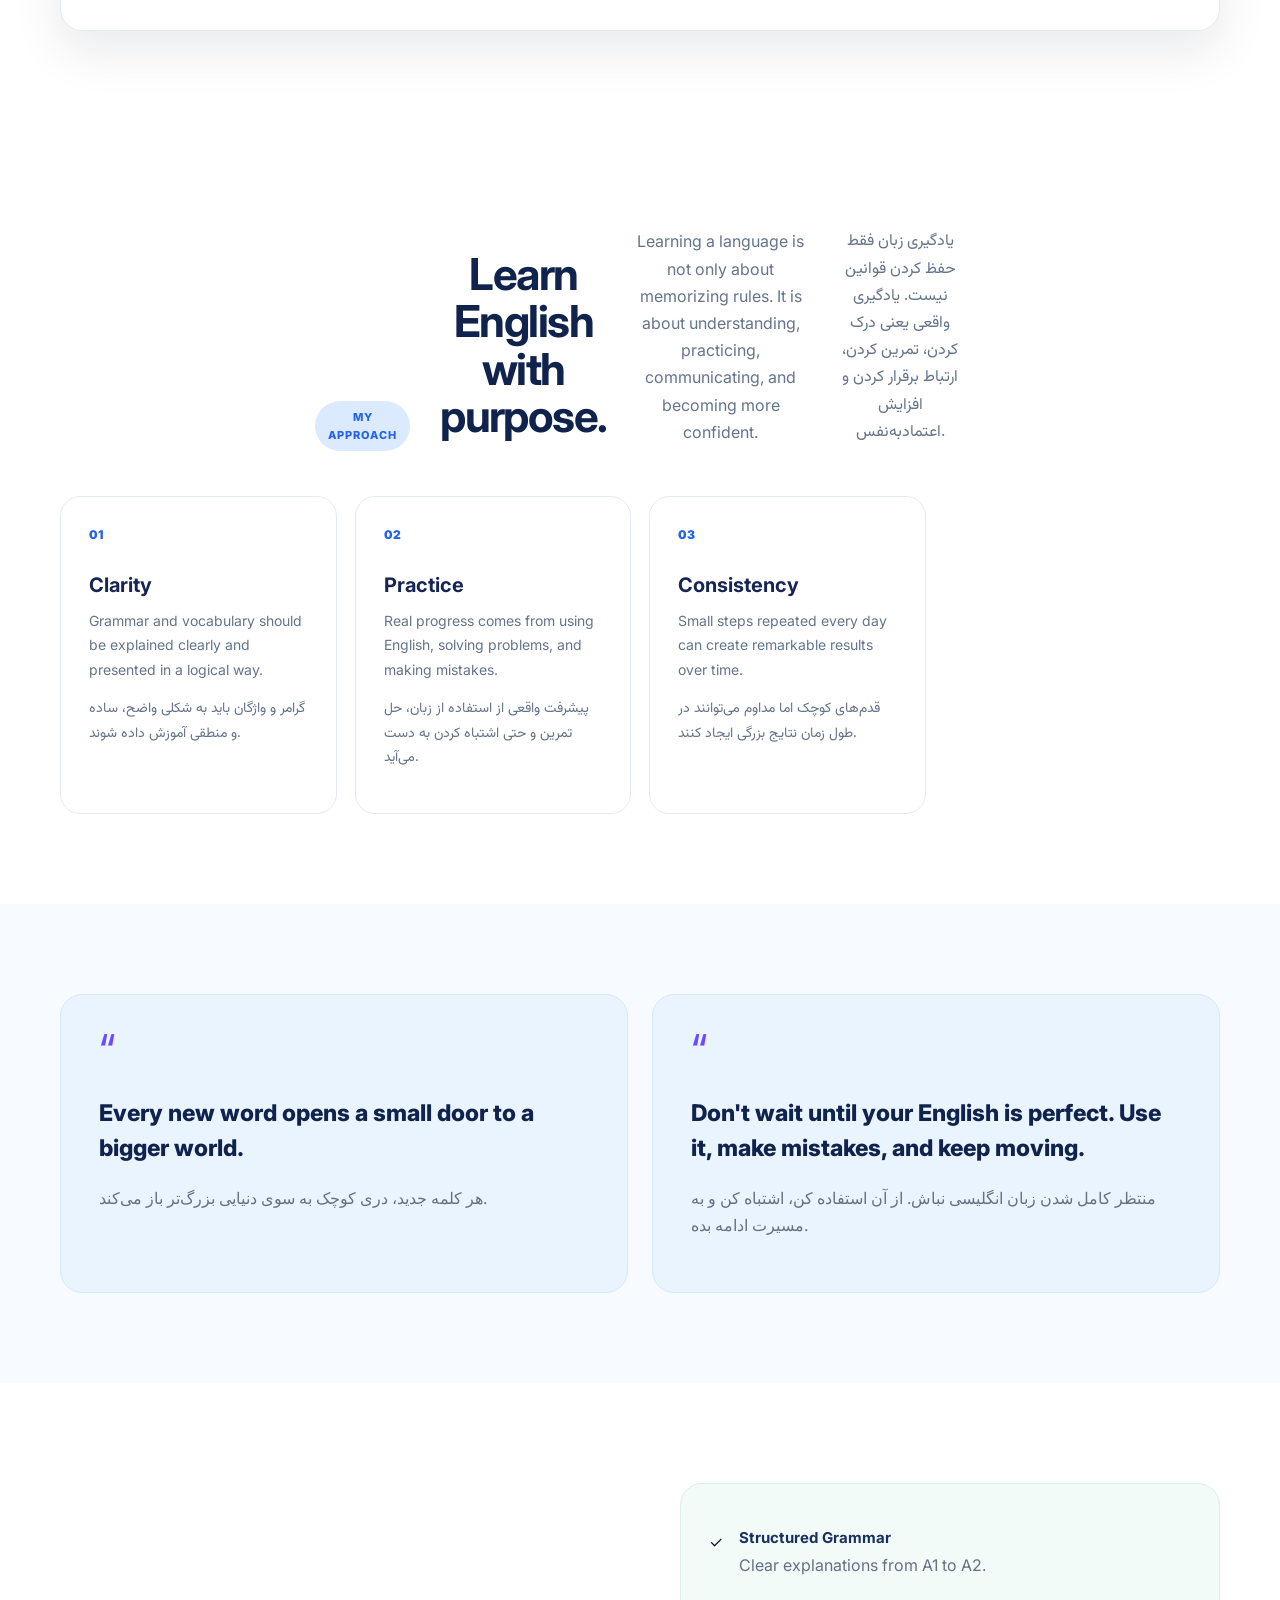
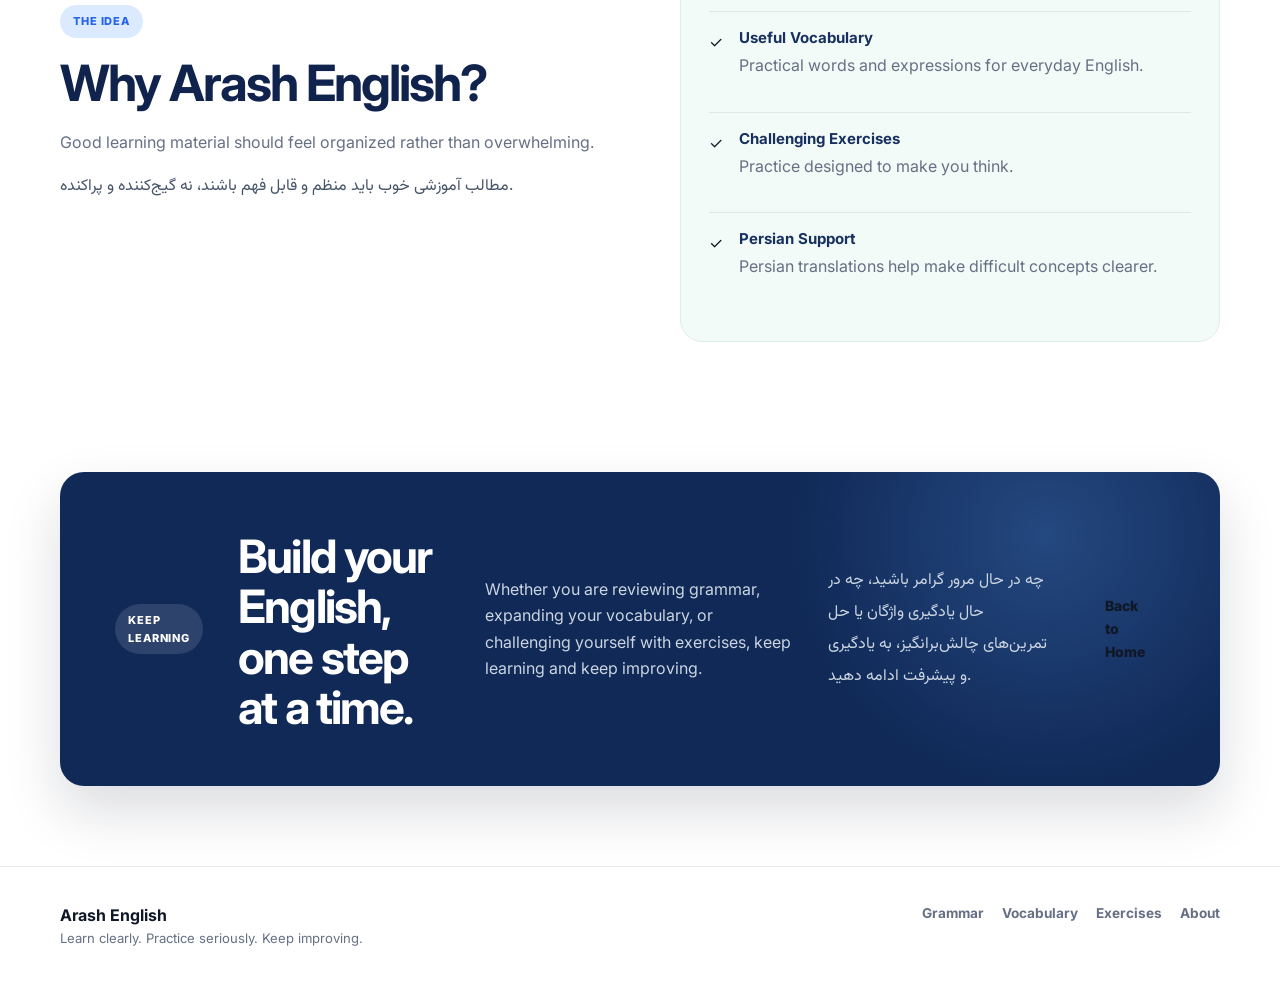
==== commit 1ee9b52a: "Update about.html" ====
--- a/about.html
+++ b/about.html
@@ -4,15 +4,11 @@
 <head>
   <meta charset="UTF-8">
 
-  <meta
-    name="viewport"
-    content="width=device-width, initial-scale=1.0"
-  >
-
-  <meta
-    name="description"
-    content="About Arash, the creator of Arash English. Learn about his background, English journey, and approach to learning."
-  >
+  <meta name="viewport"
+        content="width=device-width, initial-scale=1.0">
+
+  <meta name="description"
+        content="About Arash, the creator of Arash English. Learn about his background, English journey, and approach to learning.">
 
   <title>About Arash | Arash English</title>
 
@@ -20,56 +16,88 @@
   <link rel="preconnect" href="https://fonts.googleapis.com">
   <link rel="preconnect" href="https://fonts.gstatic.com" crossorigin>
 
-  <link
-    href="https://fonts.googleapis.com/css2?family=Inter:wght@400;500;600;700;800&family=Vazirmatn:wght@400;500;600;700;800&display=swap"
-    rel="stylesheet"
-  >
-
-  <!-- Website CSS -->
+  <link href="https://fonts.googleapis.com/css2?family=Inter:wght@400;500;600;700;800&family=Vazirmatn:wght@400;500;600;700;800&display=swap"
+        rel="stylesheet">
+
   <link rel="stylesheet" href="style.css">
 </head>
 
-
 <body>
 
+  <!-- Header -->
+  <div id="site-header"></div>
+
+
   <!-- =========================
-       HEADER
+       ABOUT HERO
   ========================== -->
 
-  <div id="site-header"></div>
-
-
-  <!-- =========================
-       MAIN CONTENT
-  ========================== -->
-
   <main class="about-page">
 
-
-    <!-- =========================
-         HERO / INTRODUCTION
-    ========================== -->
-
     <section class="about-hero">
 
       <div class="container about-hero-grid">
 
-
-        <!-- YOUR PHOTO -->
-
+        <!-- Left: Introduction -->
+        <div class="about-introduction">
+
+          <span class="about-eyebrow">
+            ABOUT ARASH
+          </span>
+
+          <h1>
+            English is a skill worth building for life.
+          </h1>
+
+          <p class="about-lead">
+            I'm Arash, a 28-year-old engineer with a strong interest
+            in English, learning, and personal development.
+          </p>
+
+          <p class="about-persian">
+            من آرش هستم، ۲۸ ساله و مهندس.
+            علاقه زیادی به زبان انگلیسی، یادگیری و رشد فردی دارم.
+          </p>
+
+          <p class="about-lead">
+            I created Arash English to make English learning more
+            organized, practical, challenging, and enjoyable.
+          </p>
+
+          <p class="about-persian">
+            آرش انگلیش را ایجاد کردم تا یادگیری زبان انگلیسی
+            منظم‌تر، کاربردی‌تر، چالش‌برانگیزتر و لذت‌بخش‌تر باشد.
+          </p>
+
+          <div class="about-buttons">
+
+            <a href="grammar.html" class="about-btn">
+              Explore Grammar
+            </a>
+
+            <a href="vocabulary.html" class="about-btn secondary">
+              Learn Vocabulary
+            </a>
+
+          </div>
+
+        </div>
+
+
+        <!-- Right: Profile -->
         <div class="about-photo-wrapper">
 
           <div class="about-photo-frame">
 
+            <!-- Your uploaded photo -->
             <img
-              src="arash.jpg"
+              src="arash.jpg.png"
               alt="Arash"
               class="about-photo"
             >
 
           </div>
 
-
           <div class="photo-badge">
 
             <span class="badge-dot"></span>
@@ -80,89 +108,28 @@
 
         </div>
 
-
-
-        <!-- INTRODUCTION -->
-
-        <div class="about-introduction">
-
-          <span class="about-eyebrow">
-            ABOUT ARASH
-          </span>
-
-
-          <h1>
-
-            English is more than a language.
-
-            <span>
-              It's a way to connect with the world.
-            </span>
-
-          </h1>
-
-
-          <p class="about-lead">
-
-            I'm Arash, a 28-year-old engineer with a strong
-            interest in English, communication, and continuous
-            learning.
-
-            I created Arash English to make learning more
-            practical, organized, and enjoyable.
-
-          </p>
-
-
-          <p class="persian about-persian">
-
-            من آرش هستم، ۲۸ ساله و مهندس.
-
-            علاقه زیادی به زبان انگلیسی، ارتباطات و یادگیری
-            مداوم دارم.
-
-            آرش انگلیش را ایجاد کردم تا یادگیری زبان انگلیسی
-            کاربردی‌تر، منظم‌تر و لذت‌بخش‌تر باشد.
-
-          </p>
-
-
-          <div class="about-buttons">
-
-            <a
-              href="grammar.html"
-              class="about-btn primary"
-            >
-              Explore Grammar
-            </a>
-
-
-            <a
-              href="vocabulary.html"
-              class="about-btn secondary"
-            >
-              Build Vocabulary
-            </a>
-
-          </div>
-
-        </div>
-
-
-
-        <!-- PROFILE CARD -->
-
-        <aside class="about-profile-card">
-
+      </div>
+
+    </section>
+
+
+    <!-- =========================
+         PROFILE
+    ========================== -->
+
+    <section class="section about-profile">
+
+      <div class="container">
+
+        <div class="about-profile-card">
 
           <div class="profile-icon">
             A
           </div>
 
-
-          <div class="profile-name">
-
-            <span>
+          <div class="profile-content">
+
+            <span class="mini-label">
               FOUNDER
             </span>
 
@@ -170,92 +137,45 @@
               Arash
             </h2>
 
-          </div>
-
-
-          <div class="profile-divider"></div>
-
-
-          <div class="profile-detail">
-
-            <span>
-              Name
-            </span>
-
-            <strong>
-              Arash
-            </strong>
-
-          </div>
-
-
-          <div class="profile-detail">
-
-            <span>
-              Age
-            </span>
-
-            <strong>
-              28
-            </strong>
-
-          </div>
-
-
-          <div class="profile-detail">
-
-            <span>
-              Profession
-            </span>
-
-            <strong>
-              Engineer
-            </strong>
-
-          </div>
-
-
-          <div class="profile-detail">
-
-            <span>
-              English Level
-            </span>
-
-            <strong>
-              C1 • Advanced
-            </strong>
-
-          </div>
-
-
-          <div class="profile-detail">
-
-            <span>
-              Interest
-            </span>
-
-            <strong>
-              English Learning
-            </strong>
-
-          </div>
-
-        </aside>
+            <p>
+              Engineer • English enthusiast • C1 Advanced
+            </p>
+
+          </div>
+
+          <div class="profile-details">
+
+            <div class="profile-detail">
+              <span>Age</span>
+              <strong>28</strong>
+            </div>
+
+            <div class="profile-detail">
+              <span>Profession</span>
+              <strong>Engineer</strong>
+            </div>
+
+            <div class="profile-detail">
+              <span>English Level</span>
+              <strong>C1 • Advanced</strong>
+            </div>
+
+          </div>
+
+        </div>
 
       </div>
 
     </section>
 
 
-
     <!-- =========================
-         MY APPROACH
+         VALUES
     ========================== -->
 
-    <section class="about-values section">
+    <section class="section about-values">
 
       <div class="container">
-
 
         <div class="section-heading">
 
@@ -264,24 +184,27 @@
           </span>
 
           <h2>
-            Learn with purpose.
+            Learn English with purpose.
           </h2>
 
           <p>
-            Good English learning should be clear,
-            practical, challenging, and enjoyable.
-          </p>
-
-        </div>
-
+            Learning a language is not only about memorizing rules.
+            It is about understanding, practicing, communicating,
+            and becoming more confident.
+          </p>
+
+          <p class="about-persian">
+            یادگیری زبان فقط حفظ کردن قوانین نیست.
+            یادگیری واقعی یعنی درک کردن، تمرین کردن،
+            ارتباط برقرار کردن و افزایش اعتمادبه‌نفس.
+          </p>
+
+        </div>
 
 
         <div class="values-grid">
 
-
-          <!-- CARD 1 -->
-
-          <article class="value-card">
+          <div class="value-card">
 
             <div class="value-number">
               01
@@ -292,27 +215,19 @@
             </h3>
 
             <p>
-
-              Complex grammar becomes easier when it is
-              explained clearly and supported by meaningful
-              examples.
-
-            </p>
-
-            <p class="persian">
-
-              گرامر پیچیده زمانی ساده‌تر می‌شود که واضح
-              توضیح داده شود و با مثال‌های کاربردی همراه باشد.
-
-            </p>
-
-          </article>
-
-
-
-          <!-- CARD 2 -->
-
-          <article class="value-card">
+              Grammar and vocabulary should be explained clearly
+              and presented in a logical way.
+            </p>
+
+            <p class="about-persian">
+              گرامر و واژگان باید به شکلی واضح،
+              ساده و منطقی آموزش داده شوند.
+            </p>
+
+          </div>
+
+
+          <div class="value-card">
 
             <div class="value-number">
               02
@@ -323,26 +238,19 @@
             </h3>
 
             <p>
-
               Real progress comes from using English,
-              making mistakes, correcting them, and trying again.
-
-            </p>
-
-            <p class="persian">
-
-              پیشرفت واقعی از استفاده از زبان، اشتباه کردن،
-              اصلاح اشتباهات و دوباره تلاش کردن به دست می‌آید.
-
-            </p>
-
-          </article>
-
-
-
-          <!-- CARD 3 -->
-
-          <article class="value-card">
+              solving problems, and making mistakes.
+            </p>
+
+            <p class="about-persian">
+              پیشرفت واقعی از استفاده از زبان،
+              حل تمرین و حتی اشتباه کردن به دست می‌آید.
+            </p>
+
+          </div>
+
+
+          <div class="value-card">
 
             <div class="value-number">
               03
@@ -353,375 +261,227 @@
             </h3>
 
             <p>
-
-              A little focused practice every day can create
+              Small steps repeated every day can create
               remarkable results over time.
-
-            </p>
-
-            <p class="persian">
-
-              کمی تمرین متمرکز در هر روز می‌تواند در طول زمان
-              نتایج فوق‌العاده‌ای ایجاد کند.
-
-            </p>
-
-          </article>
-
-
-
-          <!-- CARD 4 -->
-
-          <article class="value-card">
-
-            <div class="value-number">
-              04
-            </div>
-
-            <h3>
-              Confidence
-            </h3>
-
-            <p>
-
-              The goal is not to speak without mistakes.
-              The goal is to communicate without fear.
-
-            </p>
-
-            <p class="persian">
-
-              هدف این نیست که بدون اشتباه صحبت کنیم؛
-              هدف این است که بدون ترس ارتباط برقرار کنیم.
-
-            </p>
-
-          </article>
+            </p>
+
+            <p class="about-persian">
+              قدم‌های کوچک اما مداوم می‌توانند
+              در طول زمان نتایج بزرگی ایجاد کنند.
+            </p>
+
+          </div>
 
         </div>
 
       </div>
 
     </section>
-
 
 
     <!-- =========================
          QUOTES
     ========================== -->
 
-    <section class="about-quotes section">
+    <section class="section about-quotes">
 
       <div class="container">
 
-
-        <div class="section-heading">
-
-          <span class="about-eyebrow">
-            A FEW THOUGHTS
-          </span>
-
-          <h2>
-            Words I believe in.
-          </h2>
-
-        </div>
-
-
-
         <div class="quotes-grid">
 
-
-          <!-- QUOTE 1 -->
-
-          <article class="quote-card-new">
-
-            <span class="quote-symbol">
+          <div class="quote-card-new">
+
+            <span class="quote-mark">
               “
             </span>
 
-
             <blockquote>
-
-              Every new word opens a small door
-              to a bigger world.
-
+              Every new word opens a small door to a bigger world.
             </blockquote>
 
-
-            <p class="persian">
-
-              هر کلمه جدید، دری کوچک به سوی دنیایی
-              بزرگ‌تر باز می‌کند.
-
-            </p>
-
-
-            <span class="quote-author">
-              — Arash
-            </span>
-
-          </article>
-
-
-
-          <!-- QUOTE 2 -->
-
-          <article class="quote-card-new purple">
-
-            <span class="quote-symbol">
+            <p>
+              هر کلمه جدید، دری کوچک به سوی دنیایی بزرگ‌تر باز می‌کند.
+            </p>
+
+          </div>
+
+
+          <div class="quote-card-new">
+
+            <span class="quote-mark">
               “
             </span>
 
-
             <blockquote>
-
               Don't wait until your English is perfect.
               Use it, make mistakes, and keep moving.
-
             </blockquote>
 
-
-            <p class="persian">
-
-              منتظر کامل شدن زبان انگلیسی‌ات نباش.
-              از آن استفاده کن، اشتباه کن و به مسیرت
-              ادامه بده.
-
-            </p>
-
-
-            <span class="quote-author">
-              — Arash
+            <p>
+              منتظر کامل شدن زبان انگلیسی نباش.
+              از آن استفاده کن، اشتباه کن و به مسیرت ادامه بده.
+            </p>
+
+          </div>
+
+        </div>
+
+      </div>
+
+    </section>
+
+
+    <!-- =========================
+         WHY ARASH ENGLISH
+    ========================== -->
+
+    <section class="section about-beliefs">
+
+      <div class="container">
+
+        <div class="beliefs-grid">
+
+          <div>
+
+            <span class="about-eyebrow">
+              THE IDEA
             </span>
 
-          </article>
+            <h2>
+              Why Arash English?
+            </h2>
+
+            <p>
+              Good learning material should feel organized rather
+              than overwhelming.
+            </p>
+
+            <p class="about-persian">
+              مطالب آموزشی خوب باید منظم و قابل فهم باشند،
+              نه گیج‌کننده و پراکنده.
+            </p>
+
+          </div>
+
+
+          <div class="belief-list">
+
+            <div class="belief-item">
+
+              <span>✓</span>
+
+              <div>
+
+                <h3>
+                  Structured Grammar
+                </h3>
+
+                <p>
+                  Clear explanations from A1 to A2.
+                </p>
+
+              </div>
+
+            </div>
+
+
+            <div class="belief-item">
+
+              <span>✓</span>
+
+              <div>
+
+                <h3>
+                  Useful Vocabulary
+                </h3>
+
+                <p>
+                  Practical words and expressions for everyday English.
+                </p>
+
+              </div>
+
+            </div>
+
+
+            <div class="belief-item">
+
+              <span>✓</span>
+
+              <div>
+
+                <h3>
+                  Challenging Exercises
+                </h3>
+
+                <p>
+                  Practice designed to make you think.
+                </p>
+
+              </div>
+
+            </div>
+
+
+            <div class="belief-item">
+
+              <span>✓</span>
+
+              <div>
+
+                <h3>
+                  Persian Support
+                </h3>
+
+                <p>
+                  Persian translations help make difficult concepts clearer.
+                </p>
+
+              </div>
+
+            </div>
+
+          </div>
 
         </div>
 
       </div>
 
     </section>
-
-
-
-    <!-- =========================
-         WHAT I BELIEVE
-    ========================== -->
-
-    <section class="about-beliefs section">
-
-      <div class="container beliefs-grid">
-
-
-        <!-- LEFT -->
-
-        <div>
-
-          <span class="about-eyebrow">
-            WHAT I BELIEVE
-          </span>
-
-
-          <h2>
-
-            Progress is built
-
-            <span>
-              one step at a time.
-            </span>
-
-          </h2>
-
-
-          <p>
-
-            Learning a language is a long-term journey.
-
-            There will be difficult days, mistakes, and
-            moments when progress feels slow.
-
-            But consistency changes everything.
-
-          </p>
-
-
-          <p class="persian">
-
-            یادگیری یک زبان، سفری طولانی‌مدت است.
-
-            روزهای سخت، اشتباهات و زمان‌هایی وجود دارند
-            که احساس می‌کنیم پیشرفتمان کند شده است؛
-
-            اما استمرار می‌تواند همه چیز را تغییر دهد.
-
-          </p>
-
-        </div>
-
-
-
-        <!-- RIGHT -->
-
-        <div class="belief-list">
-
-
-          <div class="belief-item">
-
-            <div class="belief-check">
-              ✓
-            </div>
-
-            <div>
-
-              <h3>
-                Consistency beats motivation.
-              </h3>
-
-              <p class="persian">
-                استمرار از انگیزه مهم‌تر است.
-              </p>
-
-            </div>
-
-          </div>
-
-
-
-          <div class="belief-item">
-
-            <div class="belief-check">
-              ✓
-            </div>
-
-            <div>
-
-              <h3>
-                Mistakes are part of learning.
-              </h3>
-
-              <p class="persian">
-                اشتباهات بخشی از مسیر یادگیری هستند.
-              </p>
-
-            </div>
-
-          </div>
-
-
-
-          <div class="belief-item">
-
-            <div class="belief-check">
-              ✓
-            </div>
-
-            <div>
-
-              <h3>
-                Practice turns knowledge into ability.
-              </h3>
-
-              <p class="persian">
-                تمرین، دانش را به توانایی تبدیل می‌کند.
-              </p>
-
-            </div>
-
-          </div>
-
-
-
-          <div class="belief-item">
-
-            <div class="belief-check">
-              ✓
-            </div>
-
-            <div>
-
-              <h3>
-                English creates opportunities.
-              </h3>
-
-              <p class="persian">
-                زبان انگلیسی فرصت‌های جدیدی ایجاد می‌کند.
-              </p>
-
-            </div>
-
-          </div>
-
-        </div>
-
-      </div>
-
-    </section>
-
 
 
     <!-- =========================
          FINAL CTA
     ========================== -->
 
-    <section class="about-cta">
+    <section class="section about-cta">
 
       <div class="container">
 
         <div class="cta-inner">
 
-
-          <div>
-
-            <span class="about-eyebrow">
-              KEEP GOING
-            </span>
-
-
-            <h2>
-
-              Better English.
-
-              <span>
-                More possibilities.
-              </span>
-
-            </h2>
-
-
-            <p>
-              Keep learning, keep practicing,
-              and keep moving forward.
-            </p>
-
-
-            <p class="persian">
-              به یادگیری، تمرین و حرکت رو به جلو
-              ادامه بده.
-            </p>
-
-          </div>
-
-
-
-          <div class="cta-actions">
-
-            <a
-              href="grammar.html"
-              class="about-btn primary"
-            >
-              Start Learning
-            </a>
-
-
-            <a
-              href="exercises.html"
-              class="about-btn secondary"
-            >
-              Practice Now
-            </a>
-
-          </div>
+          <span class="about-eyebrow">
+            KEEP LEARNING
+          </span>
+
+          <h2>
+            Build your English, one step at a time.
+          </h2>
+
+          <p>
+            Whether you are reviewing grammar, expanding your
+            vocabulary, or challenging yourself with exercises,
+            keep learning and keep improving.
+          </p>
+
+          <p class="about-persian">
+            چه در حال مرور گرامر باشید، چه در حال یادگیری واژگان
+            یا حل تمرین‌های چالش‌برانگیز، به یادگیری و پیشرفت ادامه دهید.
+          </p>
+
+          <a href="index.html" class="about-btn">
+            Back to Home
+          </a>
 
         </div>
 
@@ -732,16 +492,11 @@
   </main>
 
 
-
-  <!-- =========================
-       FOOTER
-  ========================== -->
-
+  <!-- Footer -->
   <div id="site-footer"></div>
 
 
-  <!-- WEBSITE JAVASCRIPT -->
-
+  <!-- JavaScript -->
   <script src="script.js"></script>
 
 </body>
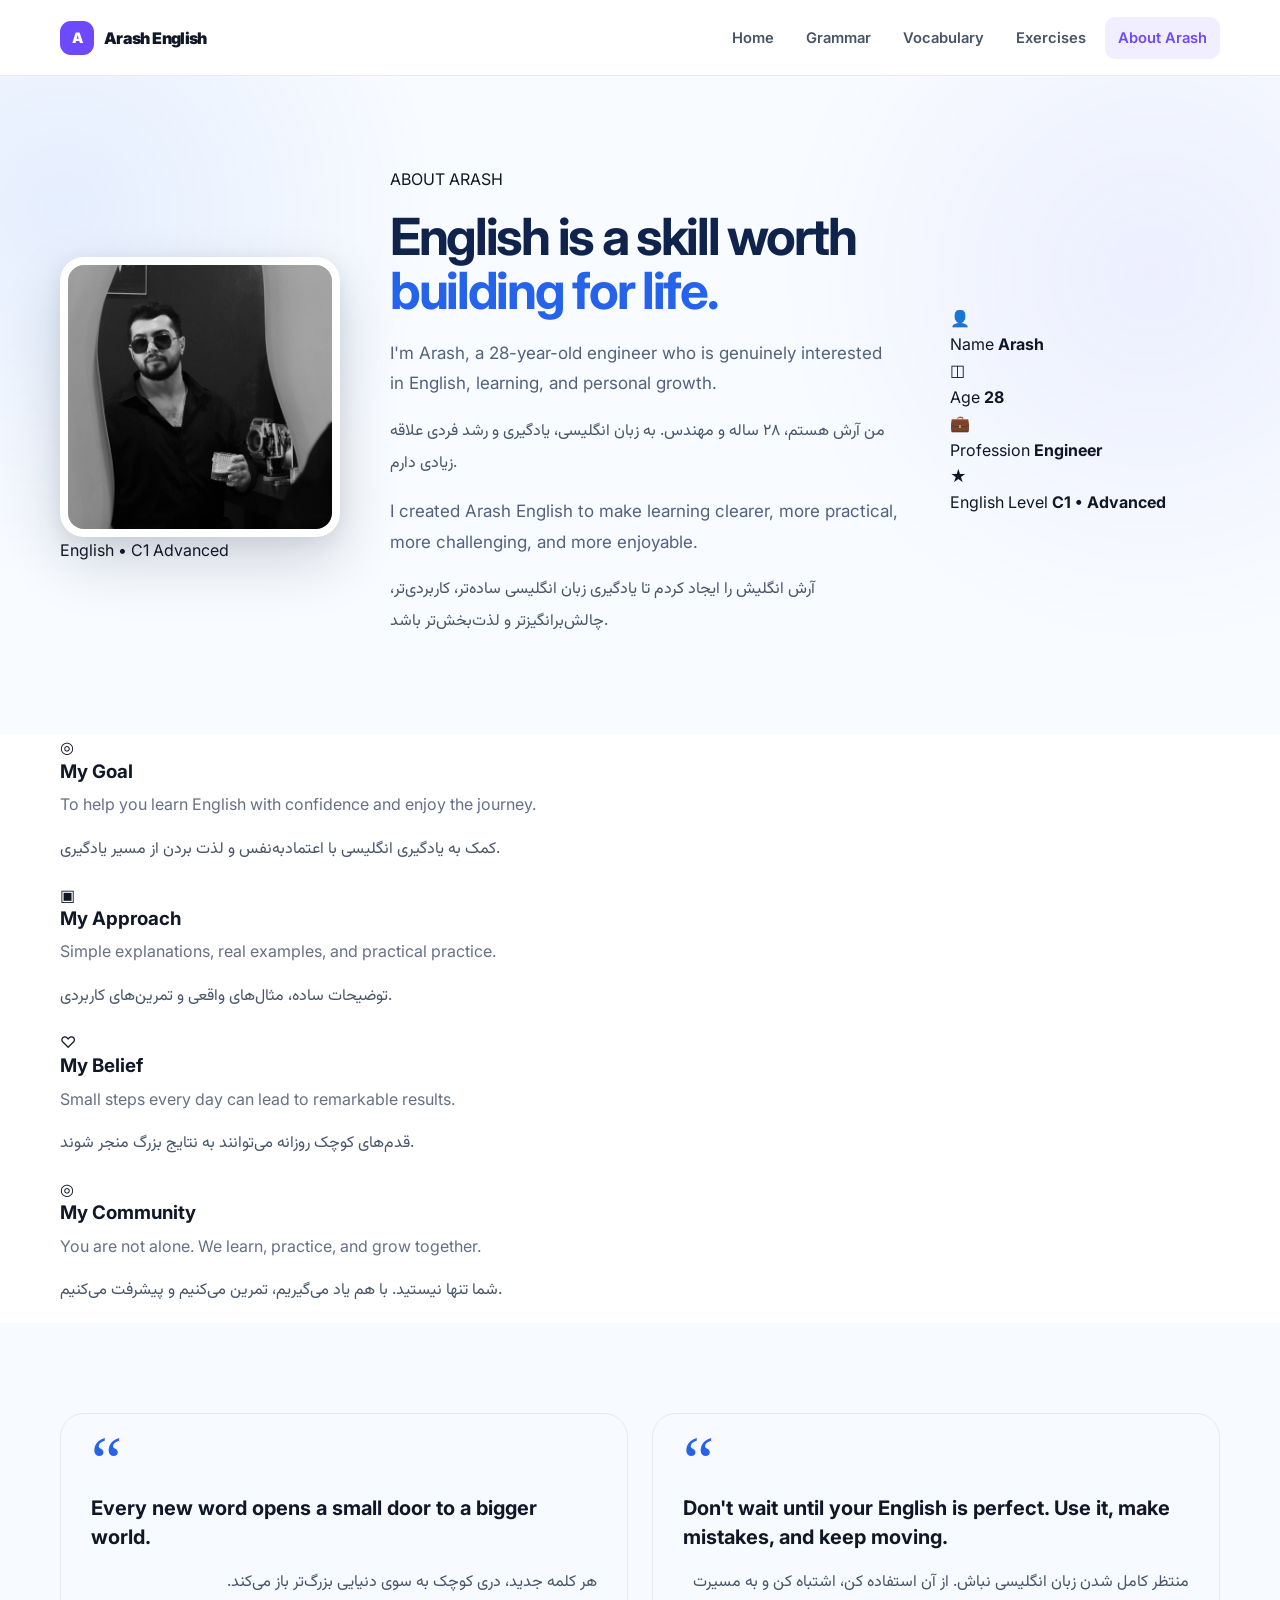
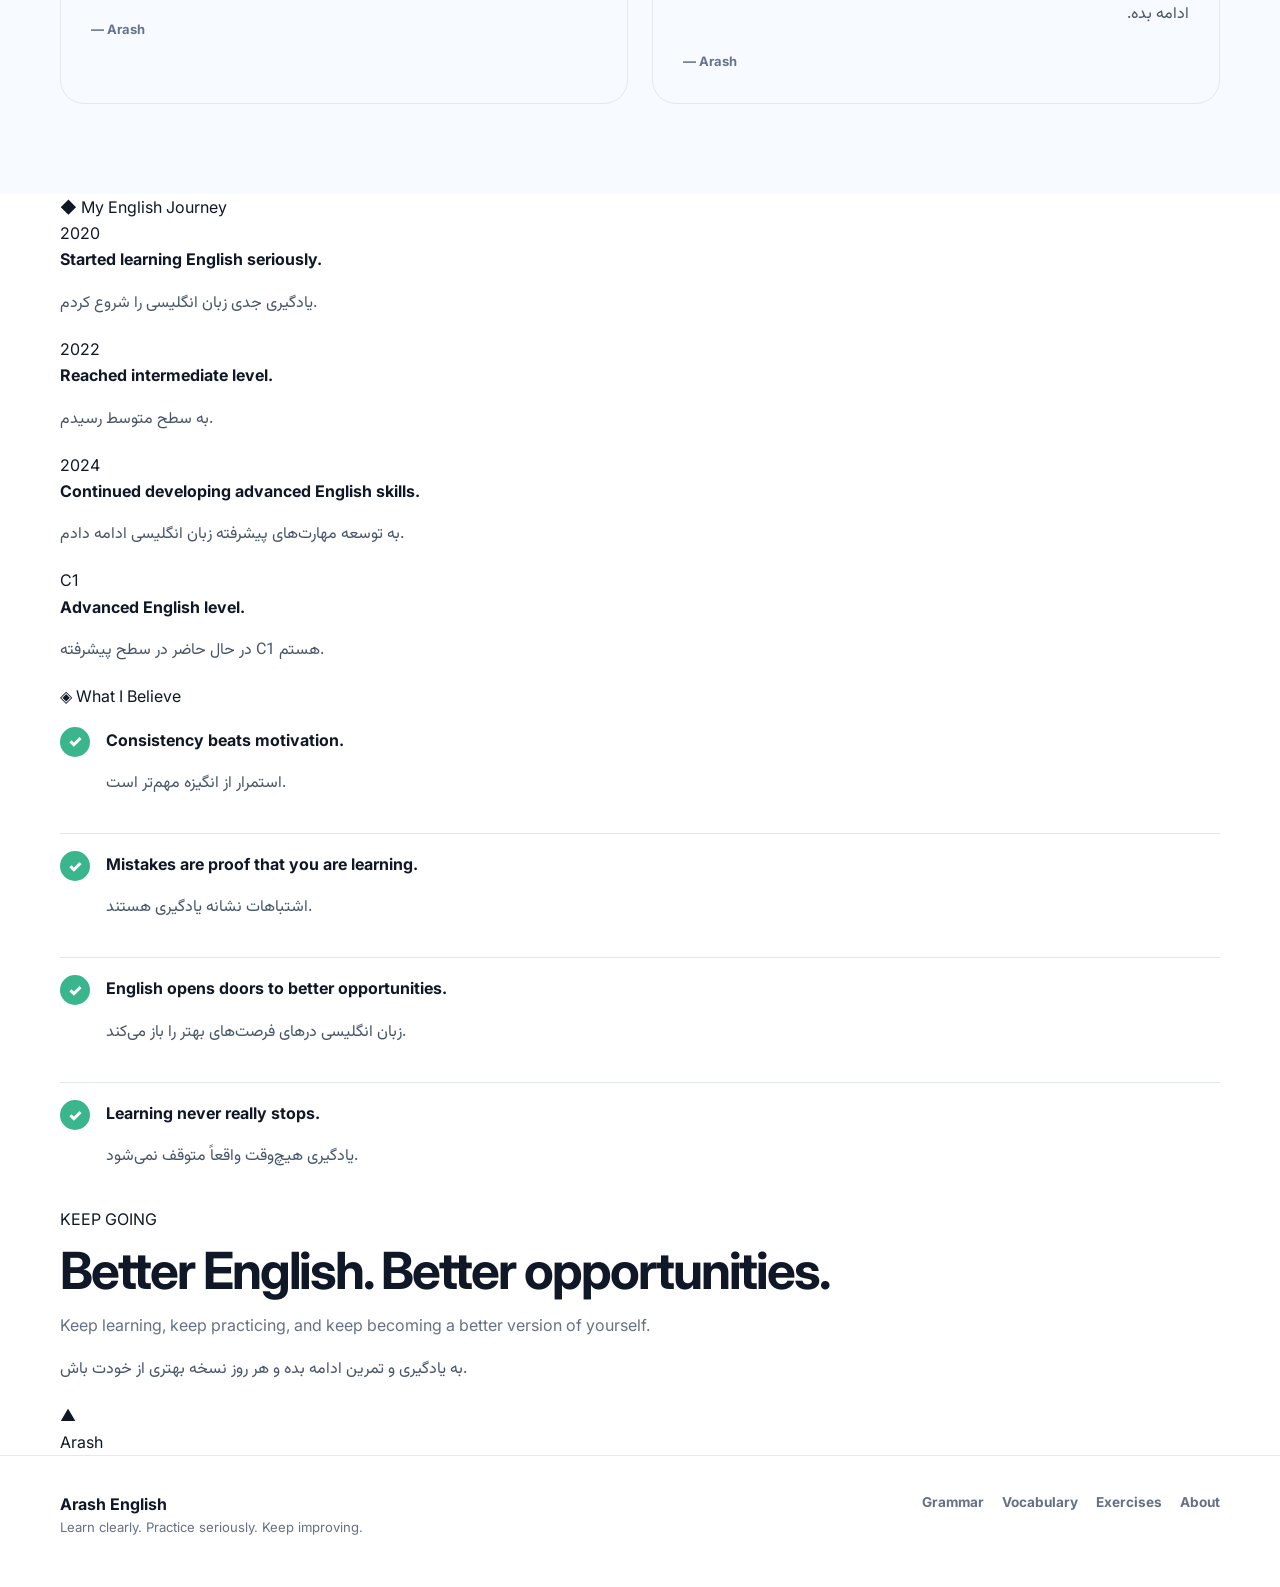
==== commit 05ec9235: "Update about.html" ====
--- a/about.html
+++ b/about.html
@@ -8,7 +8,7 @@
         content="width=device-width, initial-scale=1.0">
 
   <meta name="description"
-        content="About Arash, the creator of Arash English. Learn about his background, English journey, and approach to learning.">
+        content="About Arash, the creator of Arash English. Learn about his background, English journey, goals and approach to learning.">
 
   <title>About Arash | Arash English</title>
 
@@ -22,74 +22,31 @@
   <link rel="stylesheet" href="style.css">
 </head>
 
+
 <body>
 
-  <!-- Header -->
+  <!-- HEADER -->
   <div id="site-header"></div>
 
 
-  <!-- =========================
-       ABOUT HERO
-  ========================== -->
-
   <main class="about-page">
 
+
+    <!-- =================================
+         HERO / INTRODUCTION
+    ================================== -->
+
     <section class="about-hero">
 
       <div class="container about-hero-grid">
 
-        <!-- Left: Introduction -->
-        <div class="about-introduction">
-
-          <span class="about-eyebrow">
-            ABOUT ARASH
-          </span>
-
-          <h1>
-            English is a skill worth building for life.
-          </h1>
-
-          <p class="about-lead">
-            I'm Arash, a 28-year-old engineer with a strong interest
-            in English, learning, and personal development.
-          </p>
-
-          <p class="about-persian">
-            من آرش هستم، ۲۸ ساله و مهندس.
-            علاقه زیادی به زبان انگلیسی، یادگیری و رشد فردی دارم.
-          </p>
-
-          <p class="about-lead">
-            I created Arash English to make English learning more
-            organized, practical, challenging, and enjoyable.
-          </p>
-
-          <p class="about-persian">
-            آرش انگلیش را ایجاد کردم تا یادگیری زبان انگلیسی
-            منظم‌تر، کاربردی‌تر، چالش‌برانگیزتر و لذت‌بخش‌تر باشد.
-          </p>
-
-          <div class="about-buttons">
-
-            <a href="grammar.html" class="about-btn">
-              Explore Grammar
-            </a>
-
-            <a href="vocabulary.html" class="about-btn secondary">
-              Learn Vocabulary
-            </a>
-
-          </div>
-
-        </div>
-
-
-        <!-- Right: Profile -->
-        <div class="about-photo-wrapper">
+
+        <!-- PHOTO -->
+
+        <div class="about-photo-area">
 
           <div class="about-photo-frame">
 
-            <!-- Your uploaded photo -->
             <img
               src="arash.jpg.png"
               alt="Arash"
@@ -98,64 +55,103 @@
 
           </div>
 
-          <div class="photo-badge">
-
-            <span class="badge-dot"></span>
-
-            English • C1
-
-          </div>
-
-        </div>
-
-      </div>
-
-    </section>
-
-
-    <!-- =========================
-         PROFILE
-    ========================== -->
-
-    <section class="section about-profile">
-
-      <div class="container">
-
-        <div class="about-profile-card">
-
-          <div class="profile-icon">
-            A
-          </div>
-
-          <div class="profile-content">
-
-            <span class="mini-label">
-              FOUNDER
-            </span>
-
-            <h2>
-              Arash
-            </h2>
-
-            <p>
-              Engineer • English enthusiast • C1 Advanced
-            </p>
-
-          </div>
-
-          <div class="profile-details">
-
-            <div class="profile-detail">
+          <div class="photo-level">
+            <span class="level-dot"></span>
+            English • C1 Advanced
+          </div>
+
+        </div>
+
+
+        <!-- INTRODUCTION -->
+
+        <div class="about-introduction">
+
+          <span class="about-label">
+            ABOUT ARASH
+          </span>
+
+          <h1>
+            English is a skill worth
+            <span>building for life.</span>
+          </h1>
+
+          <p class="about-lead">
+            I'm Arash, a 28-year-old engineer who is genuinely
+            interested in English, learning, and personal growth.
+          </p>
+
+          <p class="about-persian">
+            من آرش هستم، ۲۸ ساله و مهندس. به زبان انگلیسی،
+            یادگیری و رشد فردی علاقه زیادی دارم.
+          </p>
+
+          <p class="about-lead">
+            I created Arash English to make learning clearer,
+            more practical, more challenging, and more enjoyable.
+          </p>
+
+          <p class="about-persian">
+            آرش انگلیش را ایجاد کردم تا یادگیری زبان انگلیسی
+            ساده‌تر، کاربردی‌تر، چالش‌برانگیزتر و لذت‌بخش‌تر باشد.
+          </p>
+
+        </div>
+
+
+        <!-- PERSONAL INFORMATION -->
+
+        <div class="about-info-card">
+
+          <div class="info-item">
+
+            <div class="info-icon">
+              👤
+            </div>
+
+            <div>
+              <span>Name</span>
+              <strong>Arash</strong>
+            </div>
+
+          </div>
+
+
+          <div class="info-item">
+
+            <div class="info-icon">
+              ◫
+            </div>
+
+            <div>
               <span>Age</span>
               <strong>28</strong>
             </div>
 
-            <div class="profile-detail">
+          </div>
+
+
+          <div class="info-item">
+
+            <div class="info-icon">
+              💼
+            </div>
+
+            <div>
               <span>Profession</span>
               <strong>Engineer</strong>
             </div>
 
-            <div class="profile-detail">
+          </div>
+
+
+          <div class="info-item">
+
+            <div class="info-icon">
+              ★
+            </div>
+
+            <div>
               <span>English Level</span>
               <strong>C1 • Advanced</strong>
             </div>
@@ -169,107 +165,442 @@
     </section>
 
 
-    <!-- =========================
-         VALUES
-    ========================== -->
-
-    <section class="section about-values">
+
+    <!-- =================================
+         MY GOAL / APPROACH / BELIEF
+    ================================== -->
+
+    <section class="about-highlights">
+
+      <div class="container highlights-grid">
+
+
+        <div class="highlight-card">
+
+          <div class="highlight-icon">
+            ◎
+          </div>
+
+          <h3>
+            My Goal
+          </h3>
+
+          <p>
+            To help you learn English with confidence
+            and enjoy the journey.
+          </p>
+
+          <p class="about-persian">
+            کمک به یادگیری انگلیسی با اعتمادبه‌نفس
+            و لذت بردن از مسیر یادگیری.
+          </p>
+
+        </div>
+
+
+        <div class="highlight-card">
+
+          <div class="highlight-icon">
+            ▣
+          </div>
+
+          <h3>
+            My Approach
+          </h3>
+
+          <p>
+            Simple explanations, real examples,
+            and practical practice.
+          </p>
+
+          <p class="about-persian">
+            توضیحات ساده، مثال‌های واقعی
+            و تمرین‌های کاربردی.
+          </p>
+
+        </div>
+
+
+        <div class="highlight-card">
+
+          <div class="highlight-icon">
+            ♡
+          </div>
+
+          <h3>
+            My Belief
+          </h3>
+
+          <p>
+            Small steps every day can lead
+            to remarkable results.
+          </p>
+
+          <p class="about-persian">
+            قدم‌های کوچک روزانه می‌توانند
+            به نتایج بزرگ منجر شوند.
+          </p>
+
+        </div>
+
+
+        <div class="highlight-card">
+
+          <div class="highlight-icon">
+            ◎
+          </div>
+
+          <h3>
+            My Community
+          </h3>
+
+          <p>
+            You are not alone. We learn,
+            practice, and grow together.
+          </p>
+
+          <p class="about-persian">
+            شما تنها نیستید. با هم یاد می‌گیریم،
+            تمرین می‌کنیم و پیشرفت می‌کنیم.
+          </p>
+
+        </div>
+
+      </div>
+
+    </section>
+
+
+
+    <!-- =================================
+         QUOTES
+    ================================== -->
+
+    <section class="about-quotes">
+
+      <div class="container quotes-grid">
+
+
+        <div class="quote-card blue-quote">
+
+          <div class="quote-symbol">
+            “
+          </div>
+
+          <blockquote>
+            Every new word opens a small door
+            to a bigger world.
+          </blockquote>
+
+          <p class="about-persian">
+            هر کلمه جدید، دری کوچک به سوی
+            دنیایی بزرگ‌تر باز می‌کند.
+          </p>
+
+          <span class="quote-author">
+            — Arash
+          </span>
+
+        </div>
+
+
+        <div class="quote-card purple-quote">
+
+          <div class="quote-symbol">
+            “
+          </div>
+
+          <blockquote>
+            Don't wait until your English is perfect.
+            Use it, make mistakes, and keep moving.
+          </blockquote>
+
+          <p class="about-persian">
+            منتظر کامل شدن زبان انگلیسی نباش.
+            از آن استفاده کن، اشتباه کن و
+            به مسیرت ادامه بده.
+          </p>
+
+          <span class="quote-author">
+            — Arash
+          </span>
+
+        </div>
+
+      </div>
+
+    </section>
+
+
+
+    <!-- =================================
+         JOURNEY + BELIEFS
+    ================================== -->
+
+    <section class="about-journey">
+
+      <div class="container journey-grid">
+
+
+        <!-- ENGLISH JOURNEY -->
+
+        <div class="journey-column">
+
+          <div class="section-title-small">
+            <span class="title-icon">◆</span>
+            My English Journey
+          </div>
+
+
+          <div class="timeline">
+
+
+            <div class="timeline-item">
+
+              <div class="timeline-dot"></div>
+
+              <div class="timeline-year">
+                2020
+              </div>
+
+              <div class="timeline-content">
+
+                <strong>
+                  Started learning English seriously.
+                </strong>
+
+                <p class="about-persian">
+                  یادگیری جدی زبان انگلیسی را شروع کردم.
+                </p>
+
+              </div>
+
+            </div>
+
+
+            <div class="timeline-item">
+
+              <div class="timeline-dot"></div>
+
+              <div class="timeline-year">
+                2022
+              </div>
+
+              <div class="timeline-content">
+
+                <strong>
+                  Reached intermediate level.
+                </strong>
+
+                <p class="about-persian">
+                  به سطح متوسط رسیدم.
+                </p>
+
+              </div>
+
+            </div>
+
+
+            <div class="timeline-item">
+
+              <div class="timeline-dot"></div>
+
+              <div class="timeline-year">
+                2024
+              </div>
+
+              <div class="timeline-content">
+
+                <strong>
+                  Continued developing advanced English skills.
+                </strong>
+
+                <p class="about-persian">
+                  به توسعه مهارت‌های پیشرفته زبان انگلیسی ادامه دادم.
+                </p>
+
+              </div>
+
+            </div>
+
+
+            <div class="timeline-item current">
+
+              <div class="timeline-dot"></div>
+
+              <div class="timeline-year">
+                C1
+              </div>
+
+              <div class="timeline-content">
+
+                <strong>
+                  Advanced English level.
+                </strong>
+
+                <p class="about-persian">
+                  در حال حاضر در سطح پیشرفته C1 هستم.
+                </p>
+
+              </div>
+
+            </div>
+
+
+          </div>
+
+        </div>
+
+
+
+        <!-- WHAT I BELIEVE -->
+
+        <div class="belief-column">
+
+          <div class="section-title-small">
+            <span class="title-icon belief-icon">◈</span>
+            What I Believe
+          </div>
+
+
+          <div class="belief-box">
+
+
+            <div class="belief-item">
+
+              <div class="belief-check">
+                ✓
+              </div>
+
+              <div>
+
+                <strong>
+                  Consistency beats motivation.
+                </strong>
+
+                <p class="about-persian">
+                  استمرار از انگیزه مهم‌تر است.
+                </p>
+
+              </div>
+
+            </div>
+
+
+            <div class="belief-item">
+
+              <div class="belief-check">
+                ✓
+              </div>
+
+              <div>
+
+                <strong>
+                  Mistakes are proof that you are learning.
+                </strong>
+
+                <p class="about-persian">
+                  اشتباهات نشانه یادگیری هستند.
+                </p>
+
+              </div>
+
+            </div>
+
+
+            <div class="belief-item">
+
+              <div class="belief-check">
+                ✓
+              </div>
+
+              <div>
+
+                <strong>
+                  English opens doors to better opportunities.
+                </strong>
+
+                <p class="about-persian">
+                  زبان انگلیسی درهای فرصت‌های بهتر را باز می‌کند.
+                </p>
+
+              </div>
+
+            </div>
+
+
+            <div class="belief-item">
+
+              <div class="belief-check">
+                ✓
+              </div>
+
+              <div>
+
+                <strong>
+                  Learning never really stops.
+                </strong>
+
+                <p class="about-persian">
+                  یادگیری هیچ‌وقت واقعاً متوقف نمی‌شود.
+                </p>
+
+              </div>
+
+            </div>
+
+
+          </div>
+
+        </div>
+
+      </div>
+
+    </section>
+
+
+
+    <!-- =================================
+         FINAL CTA
+    ================================== -->
+
+    <section class="about-final">
 
       <div class="container">
 
-        <div class="section-heading">
-
-          <span class="about-eyebrow">
-            MY APPROACH
-          </span>
-
-          <h2>
-            Learn English with purpose.
-          </h2>
-
-          <p>
-            Learning a language is not only about memorizing rules.
-            It is about understanding, practicing, communicating,
-            and becoming more confident.
-          </p>
-
-          <p class="about-persian">
-            یادگیری زبان فقط حفظ کردن قوانین نیست.
-            یادگیری واقعی یعنی درک کردن، تمرین کردن،
-            ارتباط برقرار کردن و افزایش اعتمادبه‌نفس.
-          </p>
-
-        </div>
-
-
-        <div class="values-grid">
-
-          <div class="value-card">
-
-            <div class="value-number">
-              01
-            </div>
-
-            <h3>
-              Clarity
-            </h3>
+        <div class="final-card">
+
+          <div class="final-content">
+
+            <span class="final-label">
+              KEEP GOING
+            </span>
+
+            <h2>
+              Better English.
+              <span>Better opportunities.</span>
+            </h2>
 
             <p>
-              Grammar and vocabulary should be explained clearly
-              and presented in a logical way.
+              Keep learning, keep practicing,
+              and keep becoming a better version of yourself.
             </p>
 
             <p class="about-persian">
-              گرامر و واژگان باید به شکلی واضح،
-              ساده و منطقی آموزش داده شوند.
+              به یادگیری و تمرین ادامه بده و
+              هر روز نسخه بهتری از خودت باش.
             </p>
 
           </div>
 
 
-          <div class="value-card">
-
-            <div class="value-number">
-              02
-            </div>
-
-            <h3>
-              Practice
-            </h3>
-
-            <p>
-              Real progress comes from using English,
-              solving problems, and making mistakes.
-            </p>
-
-            <p class="about-persian">
-              پیشرفت واقعی از استفاده از زبان،
-              حل تمرین و حتی اشتباه کردن به دست می‌آید.
-            </p>
-
-          </div>
-
-
-          <div class="value-card">
-
-            <div class="value-number">
-              03
-            </div>
-
-            <h3>
-              Consistency
-            </h3>
-
-            <p>
-              Small steps repeated every day can create
-              remarkable results over time.
-            </p>
-
-            <p class="about-persian">
-              قدم‌های کوچک اما مداوم می‌توانند
-              در طول زمان نتایج بزرگی ایجاد کنند.
-            </p>
-
+          <div class="final-mountain">
+            ▲
+          </div>
+
+
+          <div class="final-signature">
+            Arash
           </div>
 
         </div>
@@ -278,225 +609,13 @@
 
     </section>
 
-
-    <!-- =========================
-         QUOTES
-    ========================== -->
-
-    <section class="section about-quotes">
-
-      <div class="container">
-
-        <div class="quotes-grid">
-
-          <div class="quote-card-new">
-
-            <span class="quote-mark">
-              “
-            </span>
-
-            <blockquote>
-              Every new word opens a small door to a bigger world.
-            </blockquote>
-
-            <p>
-              هر کلمه جدید، دری کوچک به سوی دنیایی بزرگ‌تر باز می‌کند.
-            </p>
-
-          </div>
-
-
-          <div class="quote-card-new">
-
-            <span class="quote-mark">
-              “
-            </span>
-
-            <blockquote>
-              Don't wait until your English is perfect.
-              Use it, make mistakes, and keep moving.
-            </blockquote>
-
-            <p>
-              منتظر کامل شدن زبان انگلیسی نباش.
-              از آن استفاده کن، اشتباه کن و به مسیرت ادامه بده.
-            </p>
-
-          </div>
-
-        </div>
-
-      </div>
-
-    </section>
-
-
-    <!-- =========================
-         WHY ARASH ENGLISH
-    ========================== -->
-
-    <section class="section about-beliefs">
-
-      <div class="container">
-
-        <div class="beliefs-grid">
-
-          <div>
-
-            <span class="about-eyebrow">
-              THE IDEA
-            </span>
-
-            <h2>
-              Why Arash English?
-            </h2>
-
-            <p>
-              Good learning material should feel organized rather
-              than overwhelming.
-            </p>
-
-            <p class="about-persian">
-              مطالب آموزشی خوب باید منظم و قابل فهم باشند،
-              نه گیج‌کننده و پراکنده.
-            </p>
-
-          </div>
-
-
-          <div class="belief-list">
-
-            <div class="belief-item">
-
-              <span>✓</span>
-
-              <div>
-
-                <h3>
-                  Structured Grammar
-                </h3>
-
-                <p>
-                  Clear explanations from A1 to A2.
-                </p>
-
-              </div>
-
-            </div>
-
-
-            <div class="belief-item">
-
-              <span>✓</span>
-
-              <div>
-
-                <h3>
-                  Useful Vocabulary
-                </h3>
-
-                <p>
-                  Practical words and expressions for everyday English.
-                </p>
-
-              </div>
-
-            </div>
-
-
-            <div class="belief-item">
-
-              <span>✓</span>
-
-              <div>
-
-                <h3>
-                  Challenging Exercises
-                </h3>
-
-                <p>
-                  Practice designed to make you think.
-                </p>
-
-              </div>
-
-            </div>
-
-
-            <div class="belief-item">
-
-              <span>✓</span>
-
-              <div>
-
-                <h3>
-                  Persian Support
-                </h3>
-
-                <p>
-                  Persian translations help make difficult concepts clearer.
-                </p>
-
-              </div>
-
-            </div>
-
-          </div>
-
-        </div>
-
-      </div>
-
-    </section>
-
-
-    <!-- =========================
-         FINAL CTA
-    ========================== -->
-
-    <section class="section about-cta">
-
-      <div class="container">
-
-        <div class="cta-inner">
-
-          <span class="about-eyebrow">
-            KEEP LEARNING
-          </span>
-
-          <h2>
-            Build your English, one step at a time.
-          </h2>
-
-          <p>
-            Whether you are reviewing grammar, expanding your
-            vocabulary, or challenging yourself with exercises,
-            keep learning and keep improving.
-          </p>
-
-          <p class="about-persian">
-            چه در حال مرور گرامر باشید، چه در حال یادگیری واژگان
-            یا حل تمرین‌های چالش‌برانگیز، به یادگیری و پیشرفت ادامه دهید.
-          </p>
-
-          <a href="index.html" class="about-btn">
-            Back to Home
-          </a>
-
-        </div>
-
-      </div>
-
-    </section>
-
   </main>
 
 
-  <!-- Footer -->
+  <!-- FOOTER -->
   <div id="site-footer"></div>
 
 
-  <!-- JavaScript -->
   <script src="script.js"></script>
 
 </body>
